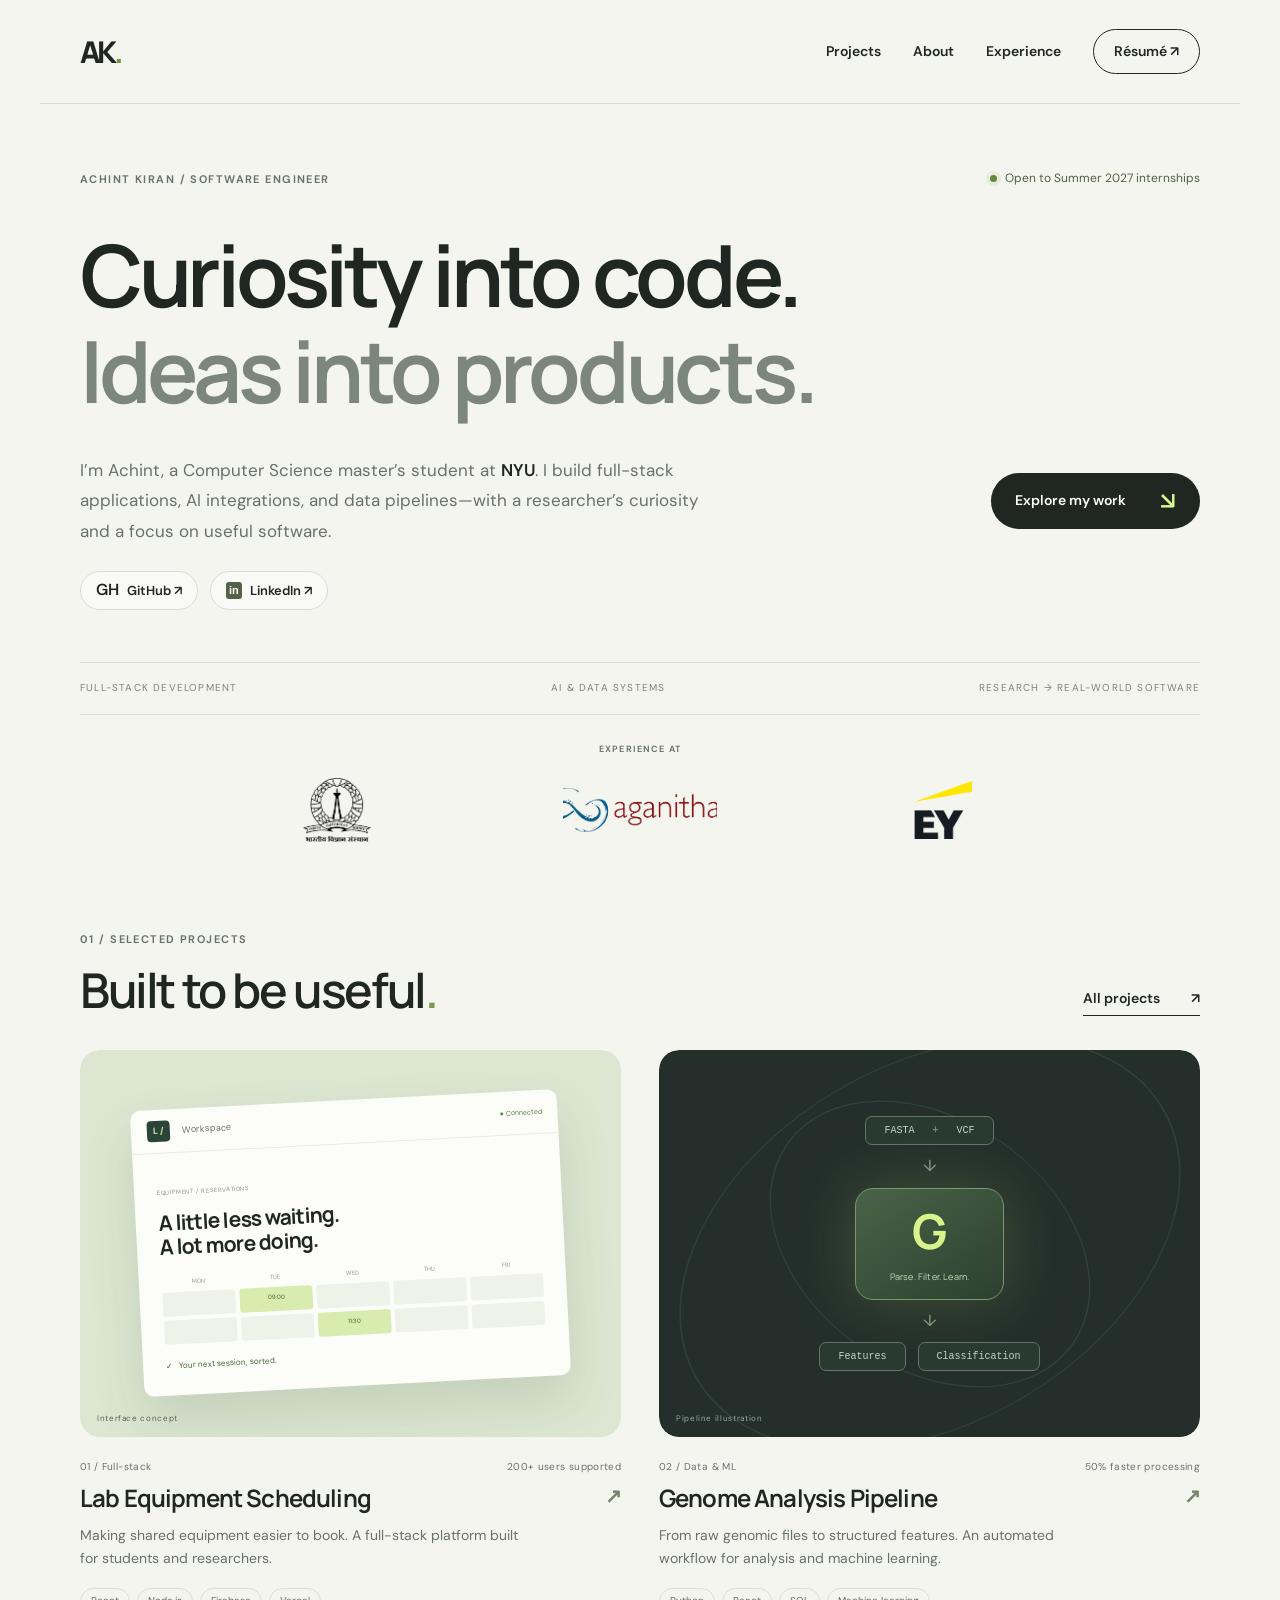
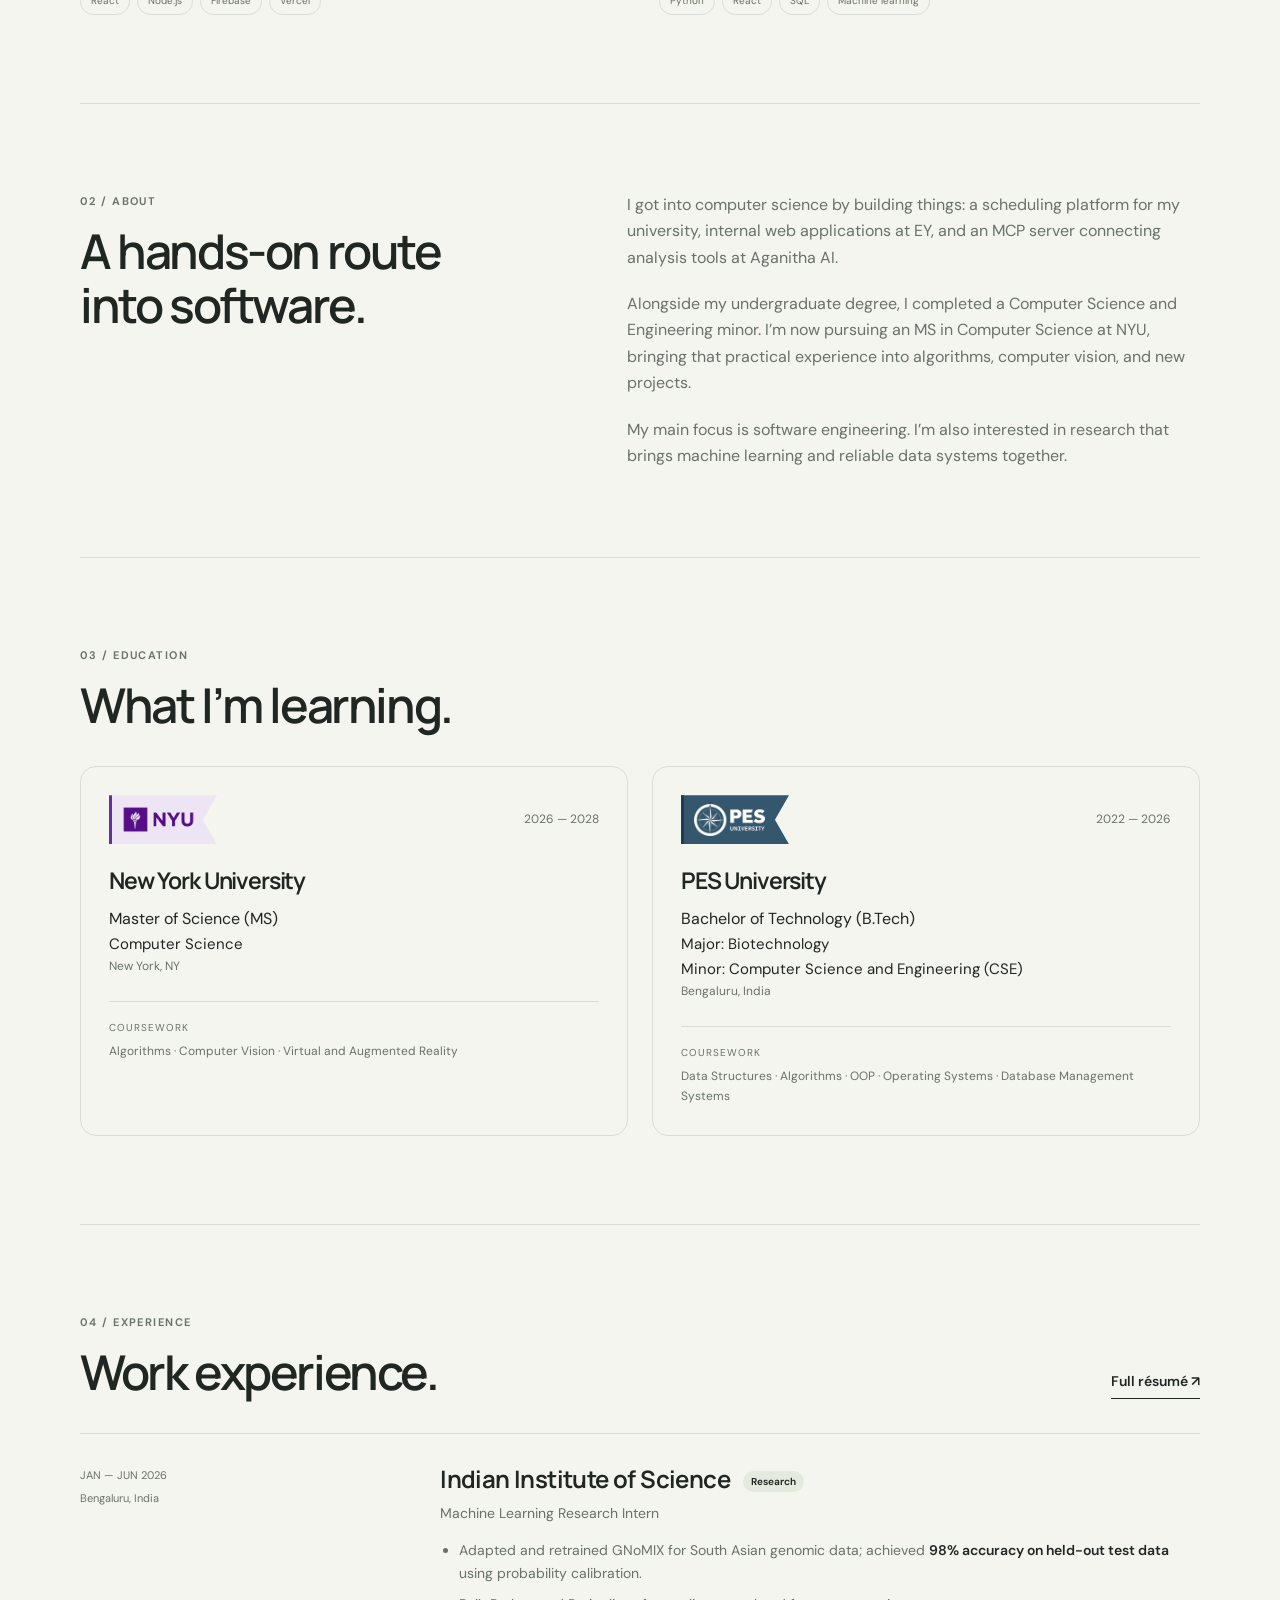
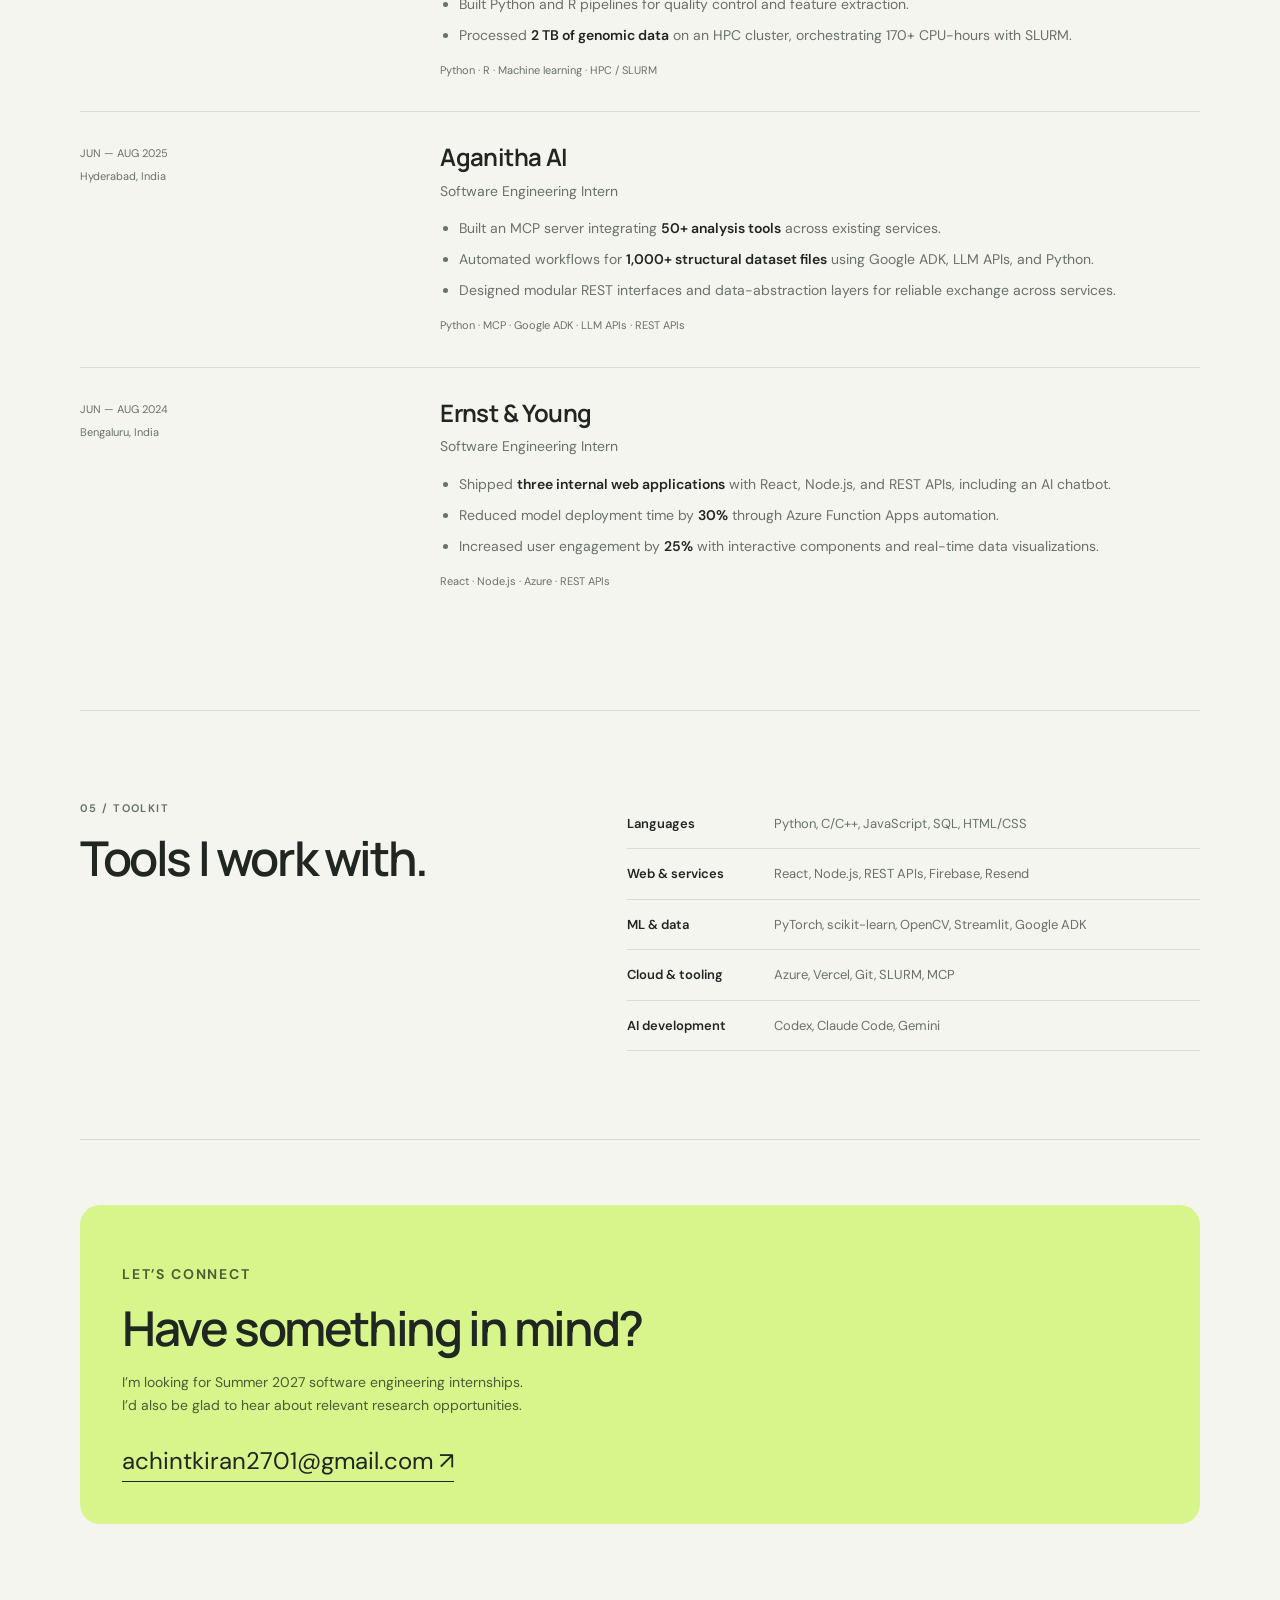
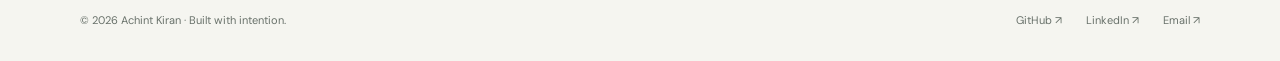
==== index.html @ 2a93f75a "Use real full-colour company logos in the experience row Co-Authored-By: Claude Sonnet 5.5 <noreply@" ====
<!doctype html>
<html lang="en">
<head>
  <meta charset="utf-8">
  <meta name="viewport" content="width=device-width,initial-scale=1">
  <meta name="description" content="Achint Kiran is a software engineer and NYU Computer Science graduate student building full-stack applications, AI integrations, and data pipelines. Explore projects, experience, and research.">
  <meta name="theme-color" content="#f5f5f0">
  <meta property="og:title" content="Achint Kiran — Software Engineer">
  <meta property="og:description" content="Full-stack applications, AI integrations, and data pipelines. Projects and experience from an NYU Computer Science graduate student.">
  <meta property="og:type" content="website">
  <meta property="og:url" content="https://achintk27.github.io/portfolio/">
  <title>Achint Kiran — Software Engineer</title>
  <link rel="icon" href="data:image/svg+xml,%3Csvg xmlns='http://www.w3.org/2000/svg' viewBox='0 0 40 40'%3E%3Crect width='40' height='40' rx='8' fill='%23252b28'/%3E%3Ctext x='20' y='27' text-anchor='middle' font-family='Georgia' font-size='25' fill='%23f8f7f4'%3Ea%3C/text%3E%3C/svg%3E">
  <link rel="stylesheet" href="style.css?v=20261011">
  <script src="projects.js?v=20261011" defer></script>
</head>
<body><a class="skip-link" href="#main">Skip to content</a><header class="site-header"><a class="wordmark" href="index.html" aria-label="Achint Kiran home">AK<span>.</span></a><nav aria-label="Main navigation"><a href="projects.html">Projects</a><a href="index.html#about">About</a><a href="index.html#experience">Experience</a><a class="resume-link" href="Achint-Kiran-Resume.pdf?v=20261011b" target="_blank" rel="noopener">Résumé ↗</a></nav></header><main id="main"><section id="home" class="intro"><div class="hero-top"><p class="eyebrow">ACHINT KIRAN / SOFTWARE ENGINEER</p><span class="availability"><i></i> Open to Summer 2027 internships</span></div><h1>Curiosity into code.<br><span>Ideas into products.</span></h1><div class="hero-bottom"><p>I’m Achint, a Computer Science master’s student at <strong>NYU</strong>. I build full-stack applications, AI integrations, and data pipelines—with a researcher’s curiosity and a focus on useful software.</p><a class="button" href="#projects">Explore my work <span>↘</span></a></div><div class="hero-socials"><a href="https://github.com/achintk27" target="_blank" rel="noopener"><span class="social-icon" aria-hidden="true">GH</span> GitHub ↗</a><a href="https://www.linkedin.com/in/achint-kiran" target="_blank" rel="noopener"><span class="social-icon linkedin-icon" aria-hidden="true">in</span> LinkedIn ↗</a></div><div class="hero-strip"><span>FULL-STACK DEVELOPMENT</span><span>AI & DATA SYSTEMS</span><span>RESEARCH → REAL-WORLD SOFTWARE</span></div><div class="experience-brands" aria-label="Previous internship organizations"><p class="eyebrow">EXPERIENCE AT</p><div class="brand-row"><a href="#experience" class="brand-logo brand-iisc"><img src="assets/logos/iisc.png" alt="Indian Institute of Science" height="64"></a><a href="#experience" class="brand-logo brand-aganitha"><img src="assets/logos/aganitha.png" alt="Aganitha AI" height="44"></a><a href="#experience" class="brand-logo brand-ey"><img src="assets/logos/ey.png" alt="Ernst &amp; Young" height="58"></a></div></div></section><section id="projects" class="section"><div class="section-heading"><div><p class="eyebrow">01 / SELECTED PROJECTS</p><h2>Built to be useful<span>.</span></h2></div><a class="section-link" href="projects.html">All projects <span>↗</span></a></div><div class="project-grid"><article class="project-card" data-category="Full-stack" data-search="Lab Equipment Scheduling React Node.js Firebase Vercel"><a class="project-cover-link" href="lab-scheduling.html" aria-label="View Lab Equipment Scheduling"><div class="cover booking" aria-hidden="true"><div class="mock-window"><div class="mock-top"><span class="mini-logo">L /</span> Workspace <span class="mock-status">● Connected</span></div><div class="mock-body"><span class="micro">EQUIPMENT / RESERVATIONS</span><h4>A little less waiting.<br>A lot more doing.</h4><div class="calendar"><span>MON</span><span>TUE</span><span>WED</span><span>THU</span><span>FRI</span><i></i><i class="slot">09:00</i><i></i><i></i><i></i><i></i><i></i><i class="slot">11:30</i><i></i><i></i></div><div class="confirm">✓ &nbsp; Your next session, sorted.</div></div></div><span class="cover-note">Interface concept</span></div><span class="view-project">View project ↗</span></a><div class="card-meta"><span>01 / Full-stack</span><span>200+ users supported</span></div><h3><a href="lab-scheduling.html">Lab Equipment Scheduling <span>↗</span></a></h3><p>Making shared equipment easier to book. A full-stack platform built for students and researchers.</p><ul class="tags"><li>React</li><li>Node.js</li><li>Firebase</li><li>Vercel</li></ul></article><article class="project-card" data-category="Data & ML" data-search="Genome Analysis Pipeline Python React SQL Machine learning"><a class="project-cover-link" href="genome-pipeline.html" aria-label="View Genome Analysis Pipeline"><div class="cover pipeline" aria-hidden="true"><div class="orbit orbit-one"></div><div class="orbit orbit-two"></div><div class="pipeline-diagram"><span class="file-node">FASTA <b>+</b> VCF</span><span class="flow-line">↓</span><span class="core-node">G<span>Parse. Filter. Learn.</span></span><span class="flow-line">↓</span><div class="output-nodes"><span>Features</span><span>Classification</span></div></div><span class="cover-note">Pipeline illustration</span></div><span class="view-project">View project ↗</span></a><div class="card-meta"><span>02 / Data & ML</span><span>50% faster processing</span></div><h3><a href="genome-pipeline.html">Genome Analysis Pipeline <span>↗</span></a></h3><p>From raw genomic files to structured features. An automated workflow for analysis and machine learning.</p><ul class="tags"><li>Python</li><li>React</li><li>SQL</li><li>Machine learning</li></ul></article></div></section>  <section id="about" class="section about-section" aria-labelledby="about-title">
    <div><p class="eyebrow">02 / ABOUT</p><h2 id="about-title">A hands-on route<br>into software.</h2></div>
    <div class="about-copy"><p>I got into computer science by building things: a scheduling platform for my university, internal web applications at EY, and an MCP server connecting analysis tools at Aganitha AI.</p><p>Alongside my undergraduate degree, I completed a Computer Science and Engineering minor. I’m now pursuing an MS in Computer Science at NYU, bringing that practical experience into algorithms, computer vision, and new projects.</p><p>My main focus is software engineering. I’m also interested in research that brings machine learning and reliable data systems together.</p></div>
  </section>

  <section id="education" class="section" aria-labelledby="education-title">
    <div class="section-heading"><div><p class="eyebrow">03 / EDUCATION</p><h2 id="education-title">What I’m learning.</h2></div></div>
    <div class="education-grid">
      <article class="education-entry"><div class="education-top"><span class="school-pennant nyu" aria-hidden="true"><img src="assets/nyu-logo.png" alt=""></span><span class="date">2026 — 2028</span></div><h3>New York University</h3><p class="degree">Master of Science (MS)</p><p class="degree-minor">Computer Science</p><p class="location">New York, NY</p><p class="coursework"><span>Coursework</span>Algorithms · Computer Vision · Virtual and Augmented Reality</p></article>
      <article class="education-entry"><div class="education-top"><span class="school-pennant pes" aria-hidden="true"><img src="assets/pes-logo.png" alt=""></span><span class="date">2022 — 2026</span></div><h3>PES University</h3><p class="degree">Bachelor of Technology (B.Tech)</p><p class="degree-minor">Major: Biotechnology</p><p class="degree-minor">Minor: Computer Science and Engineering (CSE)</p><p class="location">Bengaluru, India</p><p class="coursework"><span>Coursework</span>Data Structures · Algorithms · OOP · Operating Systems · Database Management Systems</p></article>
    </div>
  </section>

  <section id="experience" class="section" aria-labelledby="experience-title">
    <div class="section-heading"><div><p class="eyebrow">04 / EXPERIENCE</p><h2 id="experience-title">Work experience.</h2></div><a class="section-link" href="Achint-Kiran-Resume.pdf?v=20261011b" target="_blank" rel="noopener">Full résumé ↗</a></div>
    <div class="experience-list">
      <article class="experience-entry"><div class="experience-date"><span>JAN — JUN 2026</span><span>Bengaluru, India</span></div><div class="experience-content"><h3>Indian Institute of Science <span class="role-tag">Research</span></h3><p class="role">Machine Learning Research Intern</p><ul><li>Adapted and retrained GNoMIX for South Asian genomic data; achieved <strong>98% accuracy on held-out test data</strong> using probability calibration.</li><li>Built Python and R pipelines for quality control and feature extraction.</li><li>Processed <strong>2 TB of genomic data</strong> on an HPC cluster, orchestrating 170+ CPU-hours with SLURM.</li></ul><p class="stack">Python · R · Machine learning · HPC / SLURM</p></div></article>
      <article class="experience-entry"><div class="experience-date"><span>JUN — AUG 2025</span><span>Hyderabad, India</span></div><div class="experience-content"><h3>Aganitha AI</h3><p class="role">Software Engineering Intern</p><ul><li>Built an MCP server integrating <strong>50+ analysis tools</strong> across existing services.</li><li>Automated workflows for <strong>1,000+ structural dataset files</strong> using Google ADK, LLM APIs, and Python.</li><li>Designed modular REST interfaces and data-abstraction layers for reliable exchange across services.</li></ul><p class="stack">Python · MCP · Google ADK · LLM APIs · REST APIs</p></div></article>
      <article class="experience-entry"><div class="experience-date"><span>JUN — AUG 2024</span><span>Bengaluru, India</span></div><div class="experience-content"><h3>Ernst & Young</h3><p class="role">Software Engineering Intern</p><ul><li>Shipped <strong>three internal web applications</strong> with React, Node.js, and REST APIs, including an AI chatbot.</li><li>Reduced model deployment time by <strong>30%</strong> through Azure Function Apps automation.</li><li>Increased user engagement by <strong>25%</strong> with interactive components and real-time data visualizations.</li></ul><p class="stack">React · Node.js · Azure · REST APIs</p></div></article>
    </div>
  </section>

  <section id="skills" class="section skills-section" aria-labelledby="skills-title">
    <div><p class="eyebrow">05 / TOOLKIT</p><h2 id="skills-title">Tools I work with.</h2></div>
    <dl class="skills-list"><div><dt>Languages</dt><dd>Python, C/C++, JavaScript, SQL, HTML/CSS</dd></div><div><dt>Web & services</dt><dd>React, Node.js, REST APIs, Firebase, Resend</dd></div><div><dt>ML & data</dt><dd>PyTorch, scikit-learn, OpenCV, Streamlit, Google ADK</dd></div><div><dt>Cloud & tooling</dt><dd>Azure, Vercel, Git, SLURM, MCP</dd></div><div><dt>AI development</dt><dd>Codex, Claude Code, Gemini</dd></div></dl>
  </section>

  <section id="contact" class="section contact-section" aria-labelledby="contact-title"><div><p class="eyebrow">LET’S CONNECT</p><h2 id="contact-title">Have something in mind?</h2><p>I’m looking for Summer 2027 software engineering internships.<br>I’d also be glad to hear about relevant research opportunities.</p></div><a class="contact-email" href="mailto:achintkiran2701@gmail.com">achintkiran2701@gmail.com <span aria-hidden="true">↗</span></a></section>
</main><footer class="site-footer"><span>© 2026 Achint Kiran · Built with intention.</span><div><a href="https://github.com/achintk27">GitHub ↗</a><a href="https://www.linkedin.com/in/achint-kiran">LinkedIn ↗</a><a href="mailto:achintkiran2701@gmail.com">Email ↗</a></div></footer></body></html>
---- style.css ----
@import url('https://fonts.googleapis.com/css2?family=DM+Sans:wght@400;450;500;600;650;700&family=Manrope:wght@400;500;600;650;700;750;800&display=swap');
:root{--bg:#f5f5f0;--ink:#202622;--muted:#68716a;--line:#d9ddd5;--accent:#d7f58a;--radius:20px}*{box-sizing:border-box}html{scroll-behavior:smooth;scroll-padding-top:100px}body{margin:0;background:var(--bg);color:var(--ink);font-family:'DM Sans',sans-serif;font-size:16px;line-height:1.65}a{color:inherit;text-decoration:none}button,input{font:inherit}button,a,input{ -webkit-tap-highlight-color:transparent}a:focus-visible,button:focus-visible,input:focus-visible,summary:focus-visible{outline:3px solid #55802a;outline-offset:5px}a:hover{color:#507124}h1,h2,h3,h4,p{margin:0}h1,h2,h3,h4{font-family:Manrope,sans-serif;line-height:1.12;letter-spacing:-.05em}h1{font-size:clamp(46px,6.7vw,88px);font-weight:650}h2{font-size:clamp(32px,4vw,48px);font-weight:600}h3{font-size:25px;font-weight:650}p{color:var(--muted)}strong{color:var(--ink);font-weight:600}.site-header,main,.site-footer{max-width:1200px;margin:auto;padding-left:40px;padding-right:40px}.site-header{height:104px;display:flex;align-items:center;justify-content:space-between;border-bottom:1px solid var(--line)}.wordmark{font-family:Manrope,sans-serif;font-size:30px;font-weight:800;letter-spacing:-3px}.wordmark span{color:#70963e}.site-header nav{display:flex;gap:32px;align-items:center;font-size:14px;font-weight:600}.resume-link{border:1px solid var(--ink);border-radius:40px;padding:10px 20px}.intro{padding-top:65px}.hero-top{display:flex;justify-content:space-between;align-items:center;margin-bottom:38px}.eyebrow{font-size:11px;letter-spacing:.13em;font-weight:650;color:var(--muted)}.availability{display:inline-flex;align-items:center;gap:8px;font-size:12px;color:#526144}.availability i{width:7px;height:7px;border-radius:100%;background:#63883b;box-shadow:0 0 0 4px #e7eddc}.intro h1>span,.collection-intro h1>span{color:#7c867c}.hero-bottom{display:flex;justify-content:space-between;align-items:center;gap:60px;margin-top:36px}.hero-bottom p{font-size:17px;max-width:620px;line-height:1.8}.button{display:inline-flex;align-items:center;justify-content:space-between;gap:34px;background:var(--ink);color:#fff;border-radius:40px;padding:16px 24px;white-space:nowrap;font-size:14px;font-weight:600}.button:hover{background:#384835;color:white}.button span{color:var(--accent);font-size:24px;line-height:1}.hero-strip{display:flex;justify-content:space-between;border-top:1px solid var(--line);border-bottom:1px solid var(--line);margin-top:52px;padding:17px 0;font-size:10px;letter-spacing:.12em;color:#7b837a}.section{padding:88px 0;border-bottom:1px solid var(--line)}.section-heading{display:flex;align-items:flex-end;justify-content:space-between;gap:24px;margin-bottom:34px}.section-heading .eyebrow,.about-section .eyebrow,.skills-section .eyebrow{margin-bottom:14px}.section-heading h2 span{color:#7c9954}.section-link{font-size:14px;font-weight:600;border-bottom:1px solid var(--ink);padding-bottom:5px;white-space:nowrap}.section-link span{margin-left:28px}.project-grid{display:grid;grid-template-columns:repeat(2,minmax(0,1fr));gap:38px}.project-card{min-width:0}.project-cover-link{position:relative;display:block;border-radius:var(--radius);overflow:hidden}.cover{position:relative;aspect-ratio:1.4;overflow:hidden;border-radius:var(--radius);display:flex;align-items:center;justify-content:center;isolation:isolate}.booking{background:#dce6d1}.mock-window{width:79%;background:#fcfdf9;border-radius:10px;box-shadow:0 25px 50px #45603d28;transform:rotate(-3deg);transition:transform .4s ease}.mock-top{display:flex;align-items:center;gap:12px;padding:11px 16px;border-bottom:1px solid #e8ece4;font-size:9px;color:#68716a}.mini-logo{background:#294438;color:#d4e7a7;padding:3px 6px;border-radius:4px;font-weight:700}.mock-status{margin-left:auto;font-size:7px;color:#608151}.mock-body{padding:23px}.micro{font-size:6px;letter-spacing:.1em;color:#8b9589}.mock-body h4{font-size:21px;margin:9px 0 20px;letter-spacing:-.035em}.calendar{display:grid;grid-template-columns:repeat(5,1fr);gap:4px;font-size:6px;color:#969f91;text-align:center}.calendar i{background:#eff2e9;height:24px;border-radius:3px}.calendar .slot{background:#d7ecae;color:#48602e;font-style:normal;padding-top:6px}.confirm{font-size:8px;color:#476334;margin-top:15px}.cover-note{position:absolute;bottom:12px;left:17px;font-size:8px;letter-spacing:.08em;color:#55634f}.pipeline{background:#242f2c}.pipeline .cover-note{color:#94aaa0}.orbit{position:absolute;border:1px solid #53665a55;border-radius:50%;width:360px;height:360px;transform:rotate(-30deg) scaleX(1.5);z-index:-1}.orbit-two{width:250px;height:250px;transform:rotate(35deg) scaleX(1.4)}.pipeline-diagram{display:flex;align-items:center;flex-direction:column;gap:8px}.file-node,.output-nodes span{font:10px monospace;color:#c3d4c9;border:1px solid #617667;border-radius:7px;background:#293b31;padding:8px 18px}.file-node b{margin:0 12px;color:#6e8978}.flow-line{color:#839c86}.core-node{font-family:Manrope,sans-serif;font-size:48px;font-weight:700;text-align:center;color:#d7f58a;background:linear-gradient(145deg,#496348,#2c402f);border:1px solid #7c986c;border-radius:18px;padding:2px 34px 14px;box-shadow:0 0 60px #c2ee6930}.core-node span{display:block;font-size:9px;color:#c8dabb;font-weight:400;letter-spacing:.02em}.output-nodes{display:flex;gap:12px}.view-project{position:absolute;bottom:18px;right:18px;background:white;border-radius:40px;padding:10px 17px;font-size:12px;opacity:0;transform:translateY(8px);transition:.25s}.project-cover-link:hover .view-project,.project-cover-link:focus-visible .view-project{opacity:1;transform:none}.project-cover-link:hover .mock-window{transform:rotate(0deg) scale(1.03)}.card-meta{display:flex;justify-content:space-between;gap:8px;font-size:10px;letter-spacing:.035em;color:var(--muted);margin-top:22px}.project-card h3{margin:10px 0 12px;font-size:24px;letter-spacing:-.035em}.project-card h3 a{display:flex;justify-content:space-between}.project-card h3 span{font-size:20px;color:#77836c}.project-card p{font-size:14px;max-width:440px}.tags{list-style:none;display:flex;flex-wrap:wrap;gap:7px;margin:18px 0 0;padding:0}.tags li{font-size:10px;border:1px solid var(--line);border-radius:20px;padding:4px 10px;color:#65705e}.about-section,.skills-section{display:grid;grid-template-columns:1fr 1.2fr;gap:70px}.about-copy p+p{margin-top:20px}.education-grid{display:grid;grid-template-columns:1fr 1fr;gap:24px}.education-entry{border:1px solid var(--line);border-radius:16px;padding:28px}.education-top{display:flex;justify-content:space-between;align-items:center;margin-bottom:24px}.school-mark{font-size:12px;font-weight:700;border:1px solid var(--line);border-radius:8px;padding:8px 10px}.nyu{color:#64319a}.pes{color:#315d80}.date,.location{font-size:12px;color:var(--muted)}.education-entry h3{font-size:23px;margin-bottom:12px}.degree{color:var(--ink)}.degree-minor{font-size:15px;color:var(--ink)}.coursework{font-size:12px;border-top:1px solid var(--line);margin-top:24px;padding-top:18px}.coursework span{display:block;font-size:10px;letter-spacing:.1em;text-transform:uppercase;margin-bottom:6px}.experience-entry{display:grid;grid-template-columns:1fr 2.3fr;gap:30px;padding:32px 0;border-top:1px solid var(--line)}.experience-date{display:flex;flex-direction:column;font-size:11px;color:var(--muted);gap:5px}.experience-content h3{font-size:24px;letter-spacing:-.025em}.role-tag{font-family:'DM Sans',sans-serif;font-size:10px;letter-spacing:0;padding:4px 8px;border-radius:20px;background:#e5eadf;vertical-align:middle;margin-left:8px}.role{font-size:14px;margin-top:9px}.experience-content ul{padding-left:19px;color:var(--muted);font-size:14px}.experience-content li+li{margin-top:8px}.stack{font-size:11px}.skills-list{margin:0}.skills-list>div{display:grid;grid-template-columns:135px 1fr;border-bottom:1px solid var(--line);padding:14px 0;font-size:13px;gap:12px}.skills-list dt{font-weight:600}.skills-list dd{margin:0;color:var(--muted)}.contact-section{background:var(--accent);border-radius:20px;border:0;padding:42px;margin:65px 0}.contact-section .eyebrow{margin-bottom:15px}.contact-section p{margin-top:16px;color:#4c5c37;font-size:14px}.contact-email{display:inline-block;margin-top:24px;font-size:clamp(14px,2vw,24px);border-bottom:1px solid}.site-footer{display:flex;justify-content:space-between;gap:20px;padding-top:22px;padding-bottom:32px;font-size:11px;color:var(--muted)}.site-footer>div{display:flex;gap:24px}.collection-intro{padding:65px 0 45px}.collection-intro h1{font-size:clamp(44px,6vw,72px);margin:24px 0}.collection{padding-bottom:60px}.project-tools{display:flex;justify-content:space-between;gap:20px;padding:24px 0;border-top:1px solid var(--line)}.filters{display:flex;gap:8px;flex-wrap:wrap}.filters button{background:transparent;border:1px solid var(--line);border-radius:30px;padding:9px 17px;font-size:12px;color:var(--muted);cursor:pointer}.filters button.active{background:var(--ink);color:white;border-color:var(--ink)}input{background:transparent;border:1px solid var(--line);border-radius:30px;padding:10px 17px;font-size:12px;width:240px}.result-count{font-size:11px;margin-bottom:22px}.collection-end{margin-top:65px;border-top:1px solid var(--line);padding-top:38px}.collection-end h2{font-size:30px}.collection-end p{margin:12px 0;font-size:14px}.collection-end a{font-size:13px;border-bottom:1px solid}.detail{padding-top:40px;padding-bottom:75px}.back-link{font-size:12px;color:var(--muted)}.detail-heading{max-width:850px;padding:45px 0}.detail-heading h1{font-size:clamp(42px,6vw,72px);margin:18px 0}.detail-heading p:not(.eyebrow){max-width:610px}.detail-heading .button{margin-top:25px}.detail>.cover{aspect-ratio:2.3}.detail .mock-window{width:47%}.detail .mock-body{padding:30px}.detail-layout{display:grid;grid-template-columns:1fr 2fr;gap:70px;margin:65px 0}.detail-metric{margin-top:40px}.detail-metric strong{display:block;font-size:50px;letter-spacing:-.05em}.detail-metric span{font-size:13px;color:var(--muted)}.detail-copy section+section{margin-top:45px}.detail-copy h2{font-size:32px;margin:12px 0 20px}.detail-copy p{font-size:15px}.sr-only,.skip-link:not(:focus){position:absolute;width:1px;height:1px;overflow:hidden;clip:rect(0,0,0,0)}.skip-link:focus{position:fixed;top:10px;left:10px;background:white;padding:12px;z-index:10}[hidden]{display:none!important}@media(hover:none){.view-project{opacity:1;transform:none}}@media(min-width:1450px){.intro{padding-top:85px}}@media(max-width:760px){.site-header,main,.site-footer{padding-left:22px;padding-right:22px}.site-header{height:80px}.site-header nav{gap:18px;font-size:12px}.site-header nav a:nth-child(2),.site-header nav a:nth-child(3){display:none}.resume-link{padding:8px 14px}.hero-top{display:block;margin-bottom:28px}.hero-top .availability{margin-top:16px;font-size:11px}.intro{padding-top:36px}.intro h1{font-size:clamp(40px,8.6vw,64px)}.hero-bottom{display:block;margin-top:24px}.hero-bottom p{font-size:15px}.hero-bottom .button{margin-top:24px}.hero-strip{gap:15px;font-size:8px;margin-top:36px}.hero-strip span:last-child{display:none}.section{padding:52px 0}.section-heading{align-items:center}.section-heading h2{font-size:32px}.section-link{font-size:12px}.section-link span{margin-left:5px}.project-grid,.education-grid{grid-template-columns:1fr;gap:38px}.project-card h3{font-size:24px}.cover{aspect-ratio:1.4}.about-section,.skills-section{grid-template-columns:1fr;gap:24px}.about-section h2 br{display:none}.experience-entry{grid-template-columns:1fr;gap:16px;padding:25px 0}.experience-date{flex-direction:row;justify-content:space-between}.experience-content h3{font-size:22px}.contact-section{padding:25px;margin:40px 0}.contact-section h2{font-size:32px}.site-footer{display:block;font-size:10px}.site-footer>div{margin-top:14px}.project-tools{flex-direction:column}.project-tools input{width:100%}.collection-intro{padding-top:38px}.collection-intro p{font-size:14px}.detail-layout{grid-template-columns:1fr;gap:35px;margin:35px 0}.detail-layout aside{display:flex;flex-wrap:wrap;align-items:center;gap:12px}.detail-layout aside>.eyebrow{width:100%}.detail-metric{margin-top:10px;width:100%}.detail-metric strong{font-size:35px;display:inline;margin-right:10px}.detail>.cover{aspect-ratio:1.3}.detail .mock-window{width:80%}.detail .mock-body{padding:20px}.detail-heading{padding:30px 0}.skills-list>div{grid-template-columns:115px 1fr}}@media(prefers-reduced-motion:reduce){html{scroll-behavior:auto}*,*::before,*::after{transition:none!important;animation:none!important}}
/* Small profile polish: social links, internship wordmarks, university pennants. */
.hero-socials{display:flex;gap:12px;margin-top:24px}.hero-socials a{display:inline-flex;gap:8px;align-items:center;font-size:13px;font-weight:600;border:1px solid var(--line);border-radius:30px;padding:8px 15px;background:#ffffff65}.hero-socials a:hover{border-color:#7e926a;background:#eaf0e2}.social-icon{font-size:16px;line-height:1}.linkedin-icon{font-family:Arial,sans-serif;font-size:11px;font-weight:700;background:#526348;color:white;border-radius:3px;padding:3px}.experience-brands{padding:27px 0 0}.experience-brands>.eyebrow{text-align:center;font-size:9px}.brand-row{display:flex;align-items:center;justify-content:space-between;gap:48px;padding-top:22px;max-width:860px;margin:0 auto}.brand-logo{display:flex;align-items:center;justify-content:center;flex:1}.brand-logo img{height:64px;width:auto;display:block;transition:transform .25s}.brand-logo:hover img,.brand-logo:focus-visible img{transform:translateY(-2px)}.brand-aganitha img{height:44px}.brand-ey img{height:58px}.school-pennant{width:108px;height:49px;display:inline-flex;align-items:center;padding:10px 22px 10px 10px;clip-path:polygon(0 0,100% 0,87% 50%,100% 100%,0 100%);border-left:3px solid currentColor}.school-pennant.nyu{background:#eee5f4}.school-pennant.nyu img{width:73px;mix-blend-mode:multiply}.school-pennant.pes{background:#34576e;color:#1e3d53}.school-pennant.pes img{width:71px;height:auto}@media(max-width:760px){.brand-row{gap:20px;justify-content:space-between}.brand-logo img{height:44px}.brand-aganitha img{height:30px}.brand-ey img{height:40px}.experience-brands{padding-top:22px}.hero-socials{margin-top:18px}}
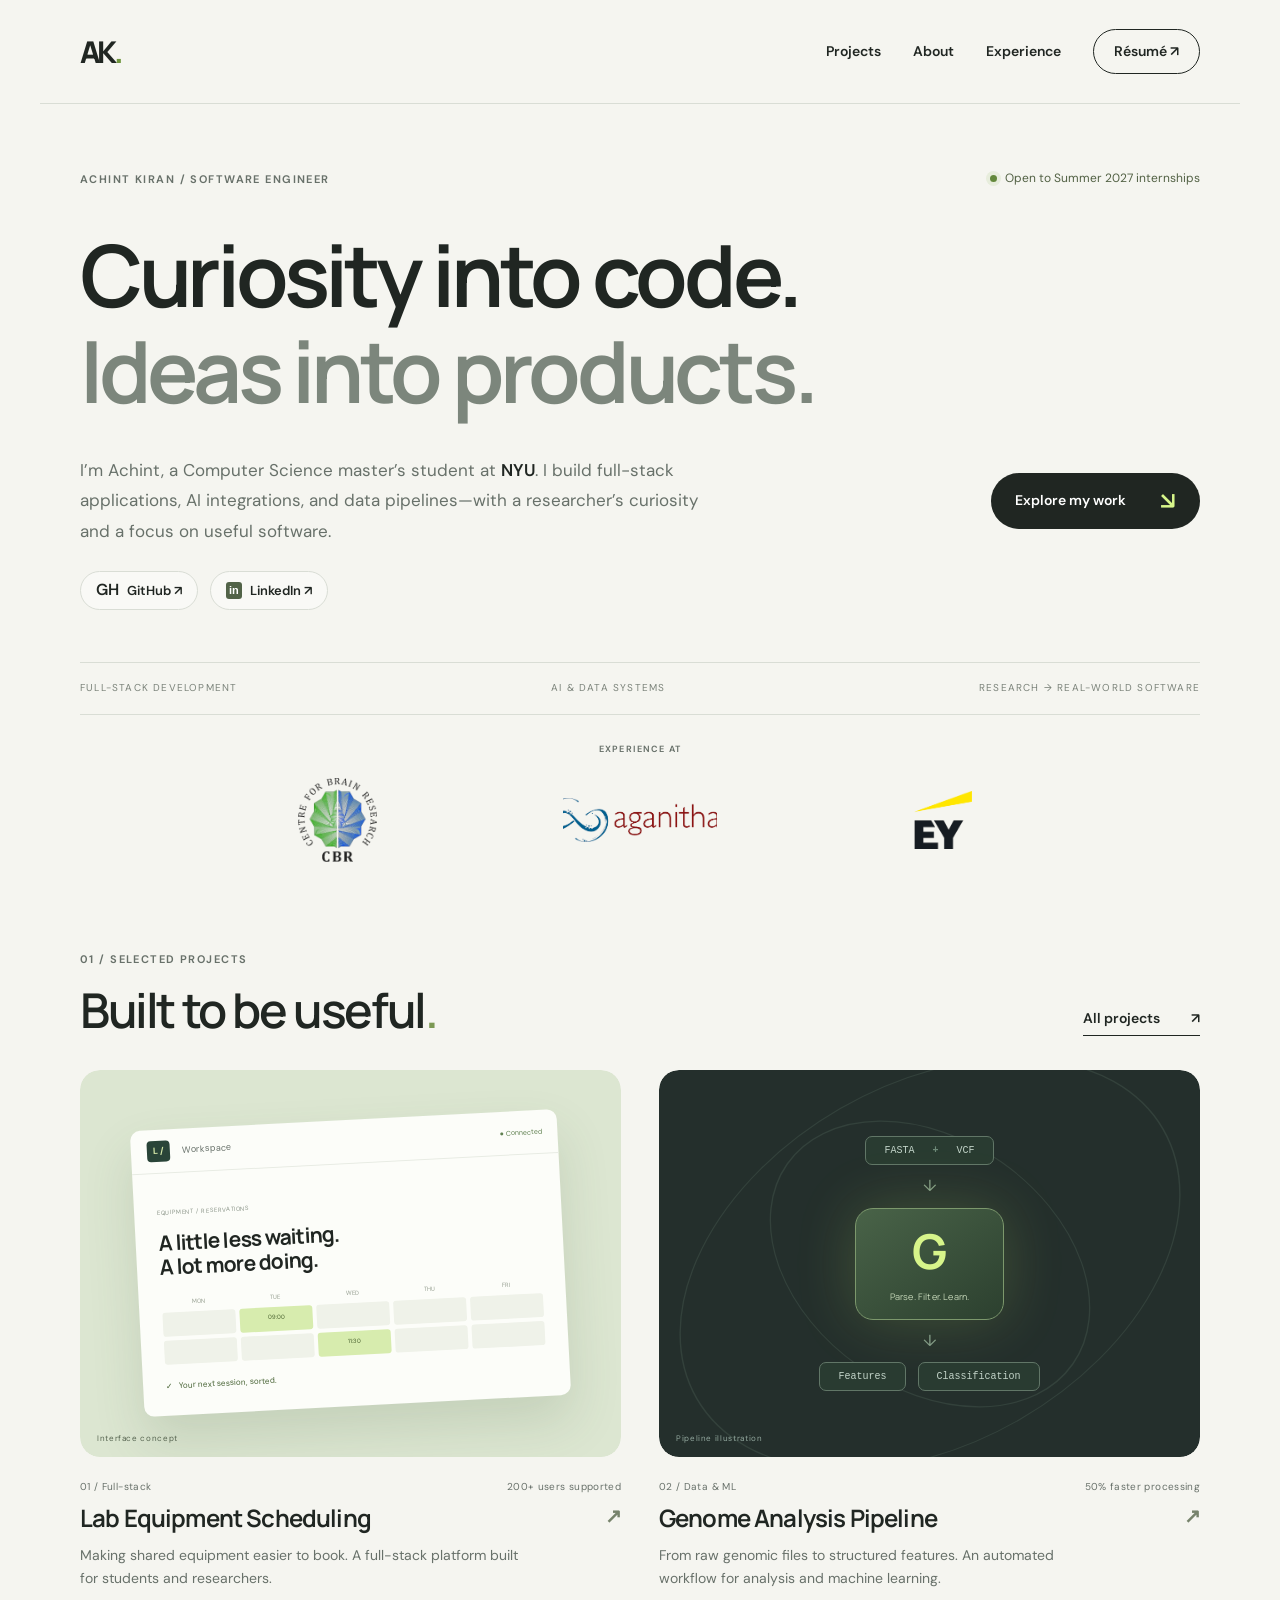
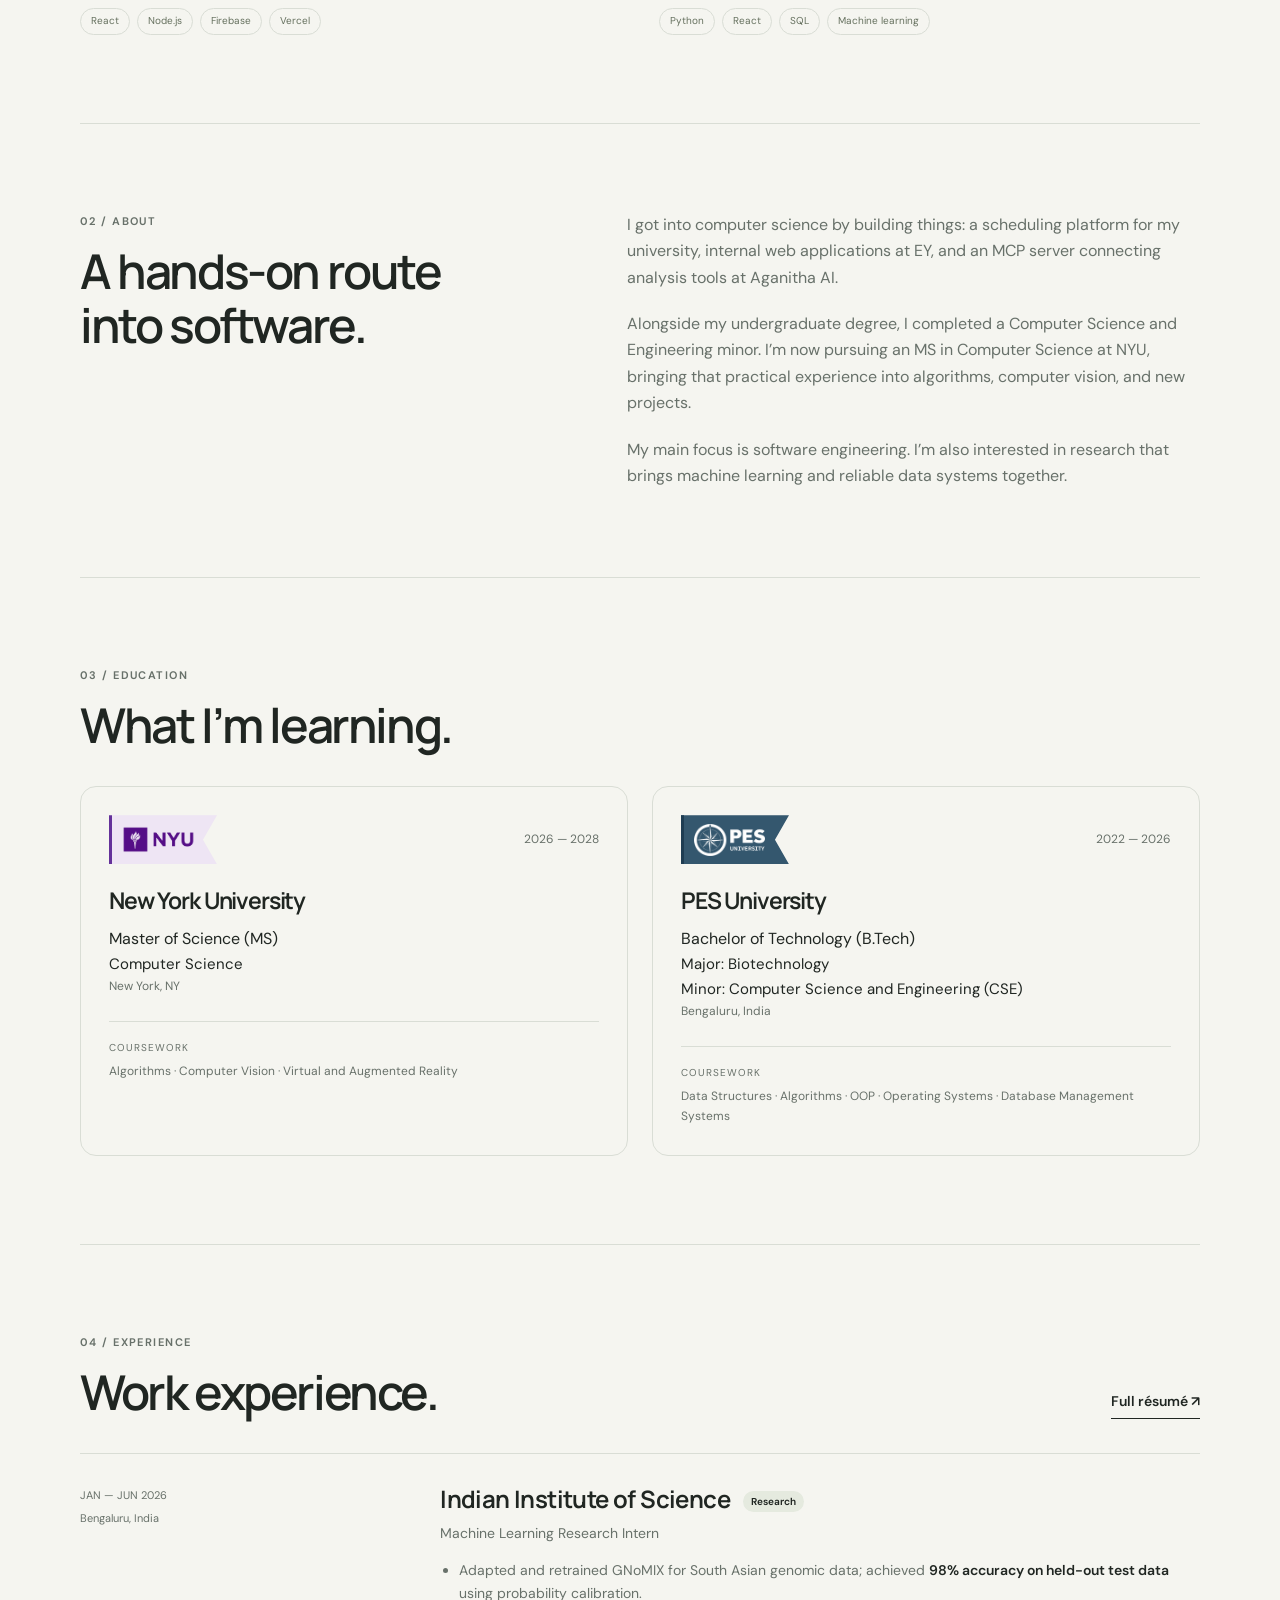
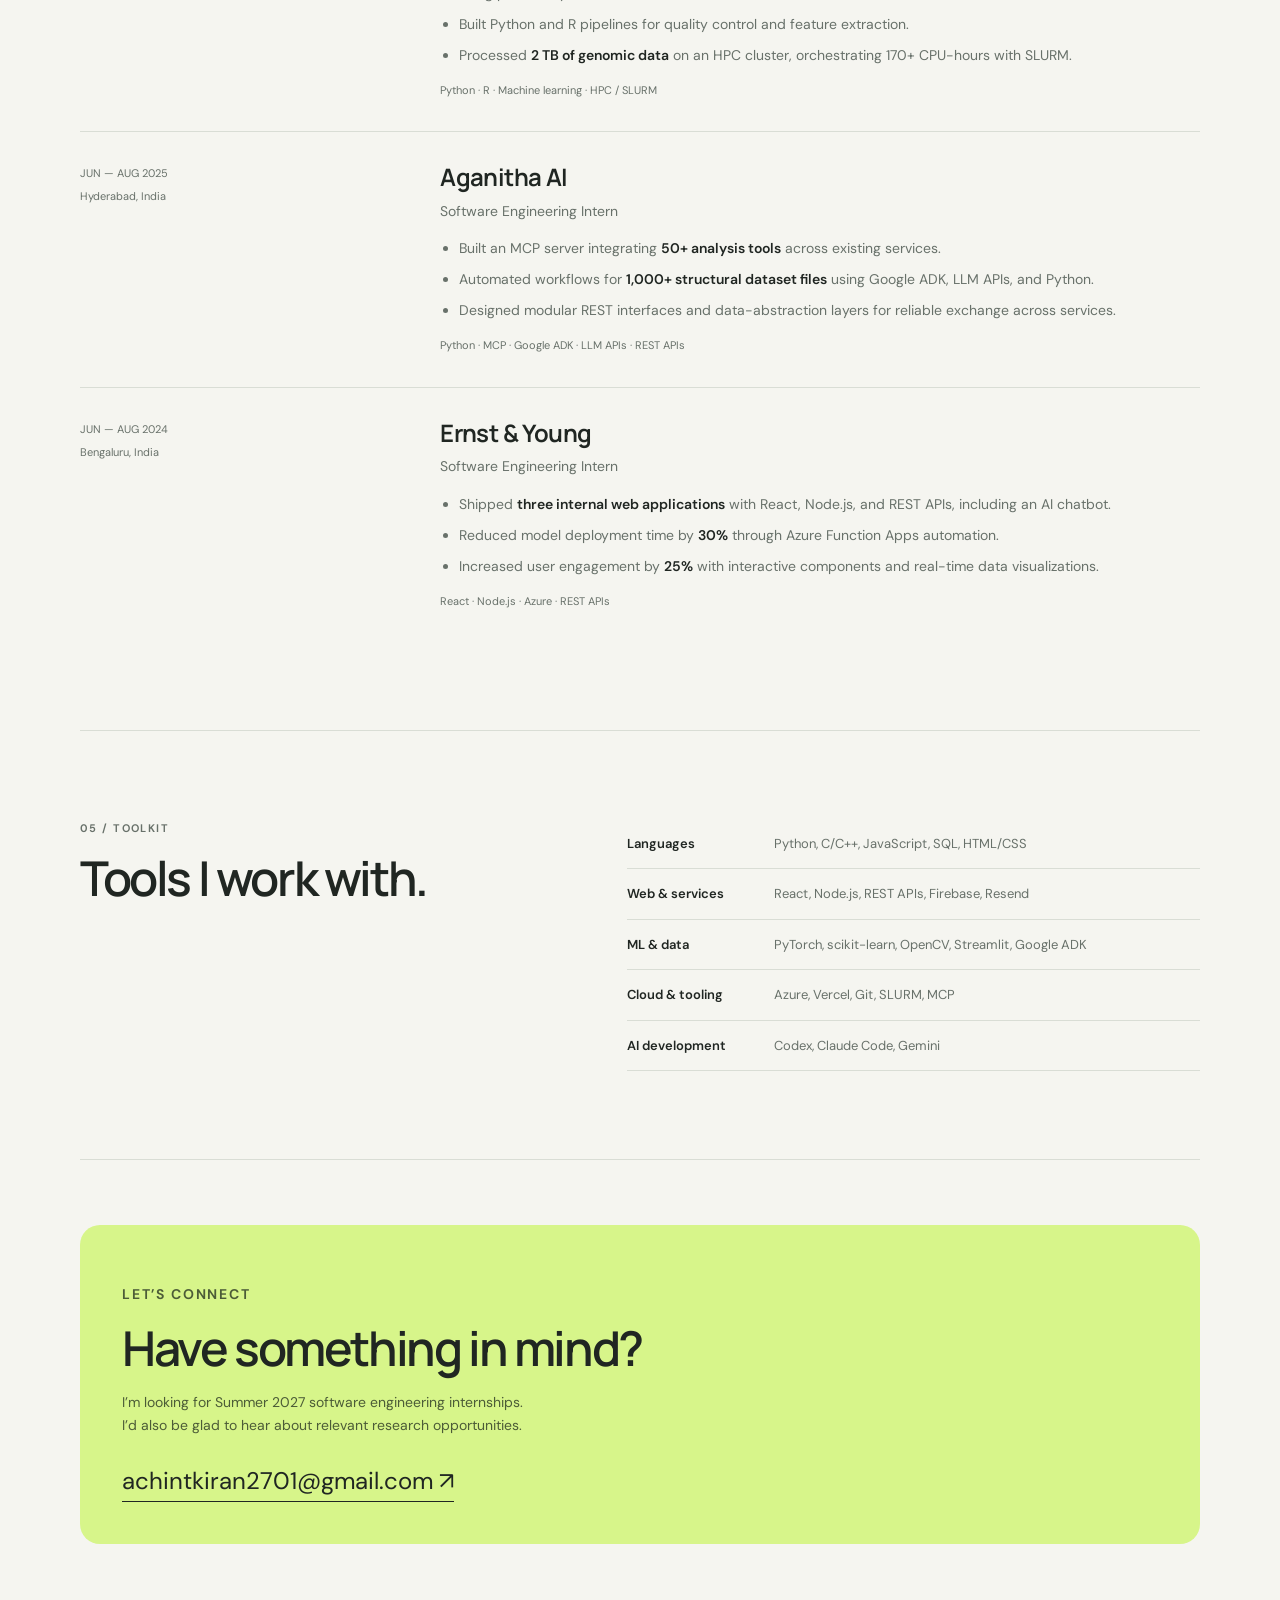
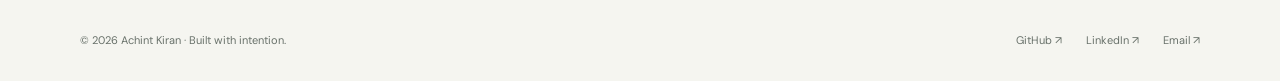
==== commit cfd76a32: "Use the Centre for Brain Research logo for the IISc lab slot Co-Authored-By: Claude Sonnet 5.5 <nore" ====
--- a/index.html
+++ b/index.html
@@ -14,7 +14,7 @@
   <link rel="stylesheet" href="style.css?v=20261011">
   <script src="projects.js?v=20261011" defer></script>
 </head>
-<body><a class="skip-link" href="#main">Skip to content</a><header class="site-header"><a class="wordmark" href="index.html" aria-label="Achint Kiran home">AK<span>.</span></a><nav aria-label="Main navigation"><a href="projects.html">Projects</a><a href="index.html#about">About</a><a href="index.html#experience">Experience</a><a class="resume-link" href="Achint-Kiran-Resume.pdf?v=20261011b" target="_blank" rel="noopener">Résumé ↗</a></nav></header><main id="main"><section id="home" class="intro"><div class="hero-top"><p class="eyebrow">ACHINT KIRAN / SOFTWARE ENGINEER</p><span class="availability"><i></i> Open to Summer 2027 internships</span></div><h1>Curiosity into code.<br><span>Ideas into products.</span></h1><div class="hero-bottom"><p>I’m Achint, a Computer Science master’s student at <strong>NYU</strong>. I build full-stack applications, AI integrations, and data pipelines—with a researcher’s curiosity and a focus on useful software.</p><a class="button" href="#projects">Explore my work <span>↘</span></a></div><div class="hero-socials"><a href="https://github.com/achintk27" target="_blank" rel="noopener"><span class="social-icon" aria-hidden="true">GH</span> GitHub ↗</a><a href="https://www.linkedin.com/in/achint-kiran" target="_blank" rel="noopener"><span class="social-icon linkedin-icon" aria-hidden="true">in</span> LinkedIn ↗</a></div><div class="hero-strip"><span>FULL-STACK DEVELOPMENT</span><span>AI & DATA SYSTEMS</span><span>RESEARCH → REAL-WORLD SOFTWARE</span></div><div class="experience-brands" aria-label="Previous internship organizations"><p class="eyebrow">EXPERIENCE AT</p><div class="brand-row"><a href="#experience" class="brand-logo brand-iisc"><img src="assets/logos/iisc.png" alt="Indian Institute of Science" height="64"></a><a href="#experience" class="brand-logo brand-aganitha"><img src="assets/logos/aganitha.png" alt="Aganitha AI" height="44"></a><a href="#experience" class="brand-logo brand-ey"><img src="assets/logos/ey.png" alt="Ernst &amp; Young" height="58"></a></div></div></section><section id="projects" class="section"><div class="section-heading"><div><p class="eyebrow">01 / SELECTED PROJECTS</p><h2>Built to be useful<span>.</span></h2></div><a class="section-link" href="projects.html">All projects <span>↗</span></a></div><div class="project-grid"><article class="project-card" data-category="Full-stack" data-search="Lab Equipment Scheduling React Node.js Firebase Vercel"><a class="project-cover-link" href="lab-scheduling.html" aria-label="View Lab Equipment Scheduling"><div class="cover booking" aria-hidden="true"><div class="mock-window"><div class="mock-top"><span class="mini-logo">L /</span> Workspace <span class="mock-status">● Connected</span></div><div class="mock-body"><span class="micro">EQUIPMENT / RESERVATIONS</span><h4>A little less waiting.<br>A lot more doing.</h4><div class="calendar"><span>MON</span><span>TUE</span><span>WED</span><span>THU</span><span>FRI</span><i></i><i class="slot">09:00</i><i></i><i></i><i></i><i></i><i></i><i class="slot">11:30</i><i></i><i></i></div><div class="confirm">✓ &nbsp; Your next session, sorted.</div></div></div><span class="cover-note">Interface concept</span></div><span class="view-project">View project ↗</span></a><div class="card-meta"><span>01 / Full-stack</span><span>200+ users supported</span></div><h3><a href="lab-scheduling.html">Lab Equipment Scheduling <span>↗</span></a></h3><p>Making shared equipment easier to book. A full-stack platform built for students and researchers.</p><ul class="tags"><li>React</li><li>Node.js</li><li>Firebase</li><li>Vercel</li></ul></article><article class="project-card" data-category="Data & ML" data-search="Genome Analysis Pipeline Python React SQL Machine learning"><a class="project-cover-link" href="genome-pipeline.html" aria-label="View Genome Analysis Pipeline"><div class="cover pipeline" aria-hidden="true"><div class="orbit orbit-one"></div><div class="orbit orbit-two"></div><div class="pipeline-diagram"><span class="file-node">FASTA <b>+</b> VCF</span><span class="flow-line">↓</span><span class="core-node">G<span>Parse. Filter. Learn.</span></span><span class="flow-line">↓</span><div class="output-nodes"><span>Features</span><span>Classification</span></div></div><span class="cover-note">Pipeline illustration</span></div><span class="view-project">View project ↗</span></a><div class="card-meta"><span>02 / Data & ML</span><span>50% faster processing</span></div><h3><a href="genome-pipeline.html">Genome Analysis Pipeline <span>↗</span></a></h3><p>From raw genomic files to structured features. An automated workflow for analysis and machine learning.</p><ul class="tags"><li>Python</li><li>React</li><li>SQL</li><li>Machine learning</li></ul></article></div></section>  <section id="about" class="section about-section" aria-labelledby="about-title">
+<body><a class="skip-link" href="#main">Skip to content</a><header class="site-header"><a class="wordmark" href="index.html" aria-label="Achint Kiran home">AK<span>.</span></a><nav aria-label="Main navigation"><a href="projects.html">Projects</a><a href="index.html#about">About</a><a href="index.html#experience">Experience</a><a class="resume-link" href="Achint-Kiran-Resume.pdf?v=20261011b" target="_blank" rel="noopener">Résumé ↗</a></nav></header><main id="main"><section id="home" class="intro"><div class="hero-top"><p class="eyebrow">ACHINT KIRAN / SOFTWARE ENGINEER</p><span class="availability"><i></i> Open to Summer 2027 internships</span></div><h1>Curiosity into code.<br><span>Ideas into products.</span></h1><div class="hero-bottom"><p>I’m Achint, a Computer Science master’s student at <strong>NYU</strong>. I build full-stack applications, AI integrations, and data pipelines—with a researcher’s curiosity and a focus on useful software.</p><a class="button" href="#projects">Explore my work <span>↘</span></a></div><div class="hero-socials"><a href="https://github.com/achintk27" target="_blank" rel="noopener"><span class="social-icon" aria-hidden="true">GH</span> GitHub ↗</a><a href="https://www.linkedin.com/in/achint-kiran" target="_blank" rel="noopener"><span class="social-icon linkedin-icon" aria-hidden="true">in</span> LinkedIn ↗</a></div><div class="hero-strip"><span>FULL-STACK DEVELOPMENT</span><span>AI & DATA SYSTEMS</span><span>RESEARCH → REAL-WORLD SOFTWARE</span></div><div class="experience-brands" aria-label="Previous internship organizations"><p class="eyebrow">EXPERIENCE AT</p><div class="brand-row"><a href="#experience" class="brand-logo brand-iisc"><img src="assets/logos/cbr.png" alt="Centre for Brain Research, Indian Institute of Science" height="84"></a><a href="#experience" class="brand-logo brand-aganitha"><img src="assets/logos/aganitha.png" alt="Aganitha AI" height="44"></a><a href="#experience" class="brand-logo brand-ey"><img src="assets/logos/ey.png" alt="Ernst &amp; Young" height="58"></a></div></div></section><section id="projects" class="section"><div class="section-heading"><div><p class="eyebrow">01 / SELECTED PROJECTS</p><h2>Built to be useful<span>.</span></h2></div><a class="section-link" href="projects.html">All projects <span>↗</span></a></div><div class="project-grid"><article class="project-card" data-category="Full-stack" data-search="Lab Equipment Scheduling React Node.js Firebase Vercel"><a class="project-cover-link" href="lab-scheduling.html" aria-label="View Lab Equipment Scheduling"><div class="cover booking" aria-hidden="true"><div class="mock-window"><div class="mock-top"><span class="mini-logo">L /</span> Workspace <span class="mock-status">● Connected</span></div><div class="mock-body"><span class="micro">EQUIPMENT / RESERVATIONS</span><h4>A little less waiting.<br>A lot more doing.</h4><div class="calendar"><span>MON</span><span>TUE</span><span>WED</span><span>THU</span><span>FRI</span><i></i><i class="slot">09:00</i><i></i><i></i><i></i><i></i><i></i><i class="slot">11:30</i><i></i><i></i></div><div class="confirm">✓ &nbsp; Your next session, sorted.</div></div></div><span class="cover-note">Interface concept</span></div><span class="view-project">View project ↗</span></a><div class="card-meta"><span>01 / Full-stack</span><span>200+ users supported</span></div><h3><a href="lab-scheduling.html">Lab Equipment Scheduling <span>↗</span></a></h3><p>Making shared equipment easier to book. A full-stack platform built for students and researchers.</p><ul class="tags"><li>React</li><li>Node.js</li><li>Firebase</li><li>Vercel</li></ul></article><article class="project-card" data-category="Data & ML" data-search="Genome Analysis Pipeline Python React SQL Machine learning"><a class="project-cover-link" href="genome-pipeline.html" aria-label="View Genome Analysis Pipeline"><div class="cover pipeline" aria-hidden="true"><div class="orbit orbit-one"></div><div class="orbit orbit-two"></div><div class="pipeline-diagram"><span class="file-node">FASTA <b>+</b> VCF</span><span class="flow-line">↓</span><span class="core-node">G<span>Parse. Filter. Learn.</span></span><span class="flow-line">↓</span><div class="output-nodes"><span>Features</span><span>Classification</span></div></div><span class="cover-note">Pipeline illustration</span></div><span class="view-project">View project ↗</span></a><div class="card-meta"><span>02 / Data & ML</span><span>50% faster processing</span></div><h3><a href="genome-pipeline.html">Genome Analysis Pipeline <span>↗</span></a></h3><p>From raw genomic files to structured features. An automated workflow for analysis and machine learning.</p><ul class="tags"><li>Python</li><li>React</li><li>SQL</li><li>Machine learning</li></ul></article></div></section>  <section id="about" class="section about-section" aria-labelledby="about-title">
     <div><p class="eyebrow">02 / ABOUT</p><h2 id="about-title">A hands-on route<br>into software.</h2></div>
     <div class="about-copy"><p>I got into computer science by building things: a scheduling platform for my university, internal web applications at EY, and an MCP server connecting analysis tools at Aganitha AI.</p><p>Alongside my undergraduate degree, I completed a Computer Science and Engineering minor. I’m now pursuing an MS in Computer Science at NYU, bringing that practical experience into algorithms, computer vision, and new projects.</p><p>My main focus is software engineering. I’m also interested in research that brings machine learning and reliable data systems together.</p></div>
   </section>
--- a/style.css
+++ b/style.css
@@ -1,4 +1,4 @@
 @import url('https://fonts.googleapis.com/css2?family=DM+Sans:wght@400;450;500;600;650;700&family=Manrope:wght@400;500;600;650;700;750;800&display=swap');
 :root{--bg:#f5f5f0;--ink:#202622;--muted:#68716a;--line:#d9ddd5;--accent:#d7f58a;--radius:20px}*{box-sizing:border-box}html{scroll-behavior:smooth;scroll-padding-top:100px}body{margin:0;background:var(--bg);color:var(--ink);font-family:'DM Sans',sans-serif;font-size:16px;line-height:1.65}a{color:inherit;text-decoration:none}button,input{font:inherit}button,a,input{ -webkit-tap-highlight-color:transparent}a:focus-visible,button:focus-visible,input:focus-visible,summary:focus-visible{outline:3px solid #55802a;outline-offset:5px}a:hover{color:#507124}h1,h2,h3,h4,p{margin:0}h1,h2,h3,h4{font-family:Manrope,sans-serif;line-height:1.12;letter-spacing:-.05em}h1{font-size:clamp(46px,6.7vw,88px);font-weight:650}h2{font-size:clamp(32px,4vw,48px);font-weight:600}h3{font-size:25px;font-weight:650}p{color:var(--muted)}strong{color:var(--ink);font-weight:600}.site-header,main,.site-footer{max-width:1200px;margin:auto;padding-left:40px;padding-right:40px}.site-header{height:104px;display:flex;align-items:center;justify-content:space-between;border-bottom:1px solid var(--line)}.wordmark{font-family:Manrope,sans-serif;font-size:30px;font-weight:800;letter-spacing:-3px}.wordmark span{color:#70963e}.site-header nav{display:flex;gap:32px;align-items:center;font-size:14px;font-weight:600}.resume-link{border:1px solid var(--ink);border-radius:40px;padding:10px 20px}.intro{padding-top:65px}.hero-top{display:flex;justify-content:space-between;align-items:center;margin-bottom:38px}.eyebrow{font-size:11px;letter-spacing:.13em;font-weight:650;color:var(--muted)}.availability{display:inline-flex;align-items:center;gap:8px;font-size:12px;color:#526144}.availability i{width:7px;height:7px;border-radius:100%;background:#63883b;box-shadow:0 0 0 4px #e7eddc}.intro h1>span,.collection-intro h1>span{color:#7c867c}.hero-bottom{display:flex;justify-content:space-between;align-items:center;gap:60px;margin-top:36px}.hero-bottom p{font-size:17px;max-width:620px;line-height:1.8}.button{display:inline-flex;align-items:center;justify-content:space-between;gap:34px;background:var(--ink);color:#fff;border-radius:40px;padding:16px 24px;white-space:nowrap;font-size:14px;font-weight:600}.button:hover{background:#384835;color:white}.button span{color:var(--accent);font-size:24px;line-height:1}.hero-strip{display:flex;justify-content:space-between;border-top:1px solid var(--line);border-bottom:1px solid var(--line);margin-top:52px;padding:17px 0;font-size:10px;letter-spacing:.12em;color:#7b837a}.section{padding:88px 0;border-bottom:1px solid var(--line)}.section-heading{display:flex;align-items:flex-end;justify-content:space-between;gap:24px;margin-bottom:34px}.section-heading .eyebrow,.about-section .eyebrow,.skills-section .eyebrow{margin-bottom:14px}.section-heading h2 span{color:#7c9954}.section-link{font-size:14px;font-weight:600;border-bottom:1px solid var(--ink);padding-bottom:5px;white-space:nowrap}.section-link span{margin-left:28px}.project-grid{display:grid;grid-template-columns:repeat(2,minmax(0,1fr));gap:38px}.project-card{min-width:0}.project-cover-link{position:relative;display:block;border-radius:var(--radius);overflow:hidden}.cover{position:relative;aspect-ratio:1.4;overflow:hidden;border-radius:var(--radius);display:flex;align-items:center;justify-content:center;isolation:isolate}.booking{background:#dce6d1}.mock-window{width:79%;background:#fcfdf9;border-radius:10px;box-shadow:0 25px 50px #45603d28;transform:rotate(-3deg);transition:transform .4s ease}.mock-top{display:flex;align-items:center;gap:12px;padding:11px 16px;border-bottom:1px solid #e8ece4;font-size:9px;color:#68716a}.mini-logo{background:#294438;color:#d4e7a7;padding:3px 6px;border-radius:4px;font-weight:700}.mock-status{margin-left:auto;font-size:7px;color:#608151}.mock-body{padding:23px}.micro{font-size:6px;letter-spacing:.1em;color:#8b9589}.mock-body h4{font-size:21px;margin:9px 0 20px;letter-spacing:-.035em}.calendar{display:grid;grid-template-columns:repeat(5,1fr);gap:4px;font-size:6px;color:#969f91;text-align:center}.calendar i{background:#eff2e9;height:24px;border-radius:3px}.calendar .slot{background:#d7ecae;color:#48602e;font-style:normal;padding-top:6px}.confirm{font-size:8px;color:#476334;margin-top:15px}.cover-note{position:absolute;bottom:12px;left:17px;font-size:8px;letter-spacing:.08em;color:#55634f}.pipeline{background:#242f2c}.pipeline .cover-note{color:#94aaa0}.orbit{position:absolute;border:1px solid #53665a55;border-radius:50%;width:360px;height:360px;transform:rotate(-30deg) scaleX(1.5);z-index:-1}.orbit-two{width:250px;height:250px;transform:rotate(35deg) scaleX(1.4)}.pipeline-diagram{display:flex;align-items:center;flex-direction:column;gap:8px}.file-node,.output-nodes span{font:10px monospace;color:#c3d4c9;border:1px solid #617667;border-radius:7px;background:#293b31;padding:8px 18px}.file-node b{margin:0 12px;color:#6e8978}.flow-line{color:#839c86}.core-node{font-family:Manrope,sans-serif;font-size:48px;font-weight:700;text-align:center;color:#d7f58a;background:linear-gradient(145deg,#496348,#2c402f);border:1px solid #7c986c;border-radius:18px;padding:2px 34px 14px;box-shadow:0 0 60px #c2ee6930}.core-node span{display:block;font-size:9px;color:#c8dabb;font-weight:400;letter-spacing:.02em}.output-nodes{display:flex;gap:12px}.view-project{position:absolute;bottom:18px;right:18px;background:white;border-radius:40px;padding:10px 17px;font-size:12px;opacity:0;transform:translateY(8px);transition:.25s}.project-cover-link:hover .view-project,.project-cover-link:focus-visible .view-project{opacity:1;transform:none}.project-cover-link:hover .mock-window{transform:rotate(0deg) scale(1.03)}.card-meta{display:flex;justify-content:space-between;gap:8px;font-size:10px;letter-spacing:.035em;color:var(--muted);margin-top:22px}.project-card h3{margin:10px 0 12px;font-size:24px;letter-spacing:-.035em}.project-card h3 a{display:flex;justify-content:space-between}.project-card h3 span{font-size:20px;color:#77836c}.project-card p{font-size:14px;max-width:440px}.tags{list-style:none;display:flex;flex-wrap:wrap;gap:7px;margin:18px 0 0;padding:0}.tags li{font-size:10px;border:1px solid var(--line);border-radius:20px;padding:4px 10px;color:#65705e}.about-section,.skills-section{display:grid;grid-template-columns:1fr 1.2fr;gap:70px}.about-copy p+p{margin-top:20px}.education-grid{display:grid;grid-template-columns:1fr 1fr;gap:24px}.education-entry{border:1px solid var(--line);border-radius:16px;padding:28px}.education-top{display:flex;justify-content:space-between;align-items:center;margin-bottom:24px}.school-mark{font-size:12px;font-weight:700;border:1px solid var(--line);border-radius:8px;padding:8px 10px}.nyu{color:#64319a}.pes{color:#315d80}.date,.location{font-size:12px;color:var(--muted)}.education-entry h3{font-size:23px;margin-bottom:12px}.degree{color:var(--ink)}.degree-minor{font-size:15px;color:var(--ink)}.coursework{font-size:12px;border-top:1px solid var(--line);margin-top:24px;padding-top:18px}.coursework span{display:block;font-size:10px;letter-spacing:.1em;text-transform:uppercase;margin-bottom:6px}.experience-entry{display:grid;grid-template-columns:1fr 2.3fr;gap:30px;padding:32px 0;border-top:1px solid var(--line)}.experience-date{display:flex;flex-direction:column;font-size:11px;color:var(--muted);gap:5px}.experience-content h3{font-size:24px;letter-spacing:-.025em}.role-tag{font-family:'DM Sans',sans-serif;font-size:10px;letter-spacing:0;padding:4px 8px;border-radius:20px;background:#e5eadf;vertical-align:middle;margin-left:8px}.role{font-size:14px;margin-top:9px}.experience-content ul{padding-left:19px;color:var(--muted);font-size:14px}.experience-content li+li{margin-top:8px}.stack{font-size:11px}.skills-list{margin:0}.skills-list>div{display:grid;grid-template-columns:135px 1fr;border-bottom:1px solid var(--line);padding:14px 0;font-size:13px;gap:12px}.skills-list dt{font-weight:600}.skills-list dd{margin:0;color:var(--muted)}.contact-section{background:var(--accent);border-radius:20px;border:0;padding:42px;margin:65px 0}.contact-section .eyebrow{margin-bottom:15px}.contact-section p{margin-top:16px;color:#4c5c37;font-size:14px}.contact-email{display:inline-block;margin-top:24px;font-size:clamp(14px,2vw,24px);border-bottom:1px solid}.site-footer{display:flex;justify-content:space-between;gap:20px;padding-top:22px;padding-bottom:32px;font-size:11px;color:var(--muted)}.site-footer>div{display:flex;gap:24px}.collection-intro{padding:65px 0 45px}.collection-intro h1{font-size:clamp(44px,6vw,72px);margin:24px 0}.collection{padding-bottom:60px}.project-tools{display:flex;justify-content:space-between;gap:20px;padding:24px 0;border-top:1px solid var(--line)}.filters{display:flex;gap:8px;flex-wrap:wrap}.filters button{background:transparent;border:1px solid var(--line);border-radius:30px;padding:9px 17px;font-size:12px;color:var(--muted);cursor:pointer}.filters button.active{background:var(--ink);color:white;border-color:var(--ink)}input{background:transparent;border:1px solid var(--line);border-radius:30px;padding:10px 17px;font-size:12px;width:240px}.result-count{font-size:11px;margin-bottom:22px}.collection-end{margin-top:65px;border-top:1px solid var(--line);padding-top:38px}.collection-end h2{font-size:30px}.collection-end p{margin:12px 0;font-size:14px}.collection-end a{font-size:13px;border-bottom:1px solid}.detail{padding-top:40px;padding-bottom:75px}.back-link{font-size:12px;color:var(--muted)}.detail-heading{max-width:850px;padding:45px 0}.detail-heading h1{font-size:clamp(42px,6vw,72px);margin:18px 0}.detail-heading p:not(.eyebrow){max-width:610px}.detail-heading .button{margin-top:25px}.detail>.cover{aspect-ratio:2.3}.detail .mock-window{width:47%}.detail .mock-body{padding:30px}.detail-layout{display:grid;grid-template-columns:1fr 2fr;gap:70px;margin:65px 0}.detail-metric{margin-top:40px}.detail-metric strong{display:block;font-size:50px;letter-spacing:-.05em}.detail-metric span{font-size:13px;color:var(--muted)}.detail-copy section+section{margin-top:45px}.detail-copy h2{font-size:32px;margin:12px 0 20px}.detail-copy p{font-size:15px}.sr-only,.skip-link:not(:focus){position:absolute;width:1px;height:1px;overflow:hidden;clip:rect(0,0,0,0)}.skip-link:focus{position:fixed;top:10px;left:10px;background:white;padding:12px;z-index:10}[hidden]{display:none!important}@media(hover:none){.view-project{opacity:1;transform:none}}@media(min-width:1450px){.intro{padding-top:85px}}@media(max-width:760px){.site-header,main,.site-footer{padding-left:22px;padding-right:22px}.site-header{height:80px}.site-header nav{gap:18px;font-size:12px}.site-header nav a:nth-child(2),.site-header nav a:nth-child(3){display:none}.resume-link{padding:8px 14px}.hero-top{display:block;margin-bottom:28px}.hero-top .availability{margin-top:16px;font-size:11px}.intro{padding-top:36px}.intro h1{font-size:clamp(40px,8.6vw,64px)}.hero-bottom{display:block;margin-top:24px}.hero-bottom p{font-size:15px}.hero-bottom .button{margin-top:24px}.hero-strip{gap:15px;font-size:8px;margin-top:36px}.hero-strip span:last-child{display:none}.section{padding:52px 0}.section-heading{align-items:center}.section-heading h2{font-size:32px}.section-link{font-size:12px}.section-link span{margin-left:5px}.project-grid,.education-grid{grid-template-columns:1fr;gap:38px}.project-card h3{font-size:24px}.cover{aspect-ratio:1.4}.about-section,.skills-section{grid-template-columns:1fr;gap:24px}.about-section h2 br{display:none}.experience-entry{grid-template-columns:1fr;gap:16px;padding:25px 0}.experience-date{flex-direction:row;justify-content:space-between}.experience-content h3{font-size:22px}.contact-section{padding:25px;margin:40px 0}.contact-section h2{font-size:32px}.site-footer{display:block;font-size:10px}.site-footer>div{margin-top:14px}.project-tools{flex-direction:column}.project-tools input{width:100%}.collection-intro{padding-top:38px}.collection-intro p{font-size:14px}.detail-layout{grid-template-columns:1fr;gap:35px;margin:35px 0}.detail-layout aside{display:flex;flex-wrap:wrap;align-items:center;gap:12px}.detail-layout aside>.eyebrow{width:100%}.detail-metric{margin-top:10px;width:100%}.detail-metric strong{font-size:35px;display:inline;margin-right:10px}.detail>.cover{aspect-ratio:1.3}.detail .mock-window{width:80%}.detail .mock-body{padding:20px}.detail-heading{padding:30px 0}.skills-list>div{grid-template-columns:115px 1fr}}@media(prefers-reduced-motion:reduce){html{scroll-behavior:auto}*,*::before,*::after{transition:none!important;animation:none!important}}
 /* Small profile polish: social links, internship wordmarks, university pennants. */
-.hero-socials{display:flex;gap:12px;margin-top:24px}.hero-socials a{display:inline-flex;gap:8px;align-items:center;font-size:13px;font-weight:600;border:1px solid var(--line);border-radius:30px;padding:8px 15px;background:#ffffff65}.hero-socials a:hover{border-color:#7e926a;background:#eaf0e2}.social-icon{font-size:16px;line-height:1}.linkedin-icon{font-family:Arial,sans-serif;font-size:11px;font-weight:700;background:#526348;color:white;border-radius:3px;padding:3px}.experience-brands{padding:27px 0 0}.experience-brands>.eyebrow{text-align:center;font-size:9px}.brand-row{display:flex;align-items:center;justify-content:space-between;gap:48px;padding-top:22px;max-width:860px;margin:0 auto}.brand-logo{display:flex;align-items:center;justify-content:center;flex:1}.brand-logo img{height:64px;width:auto;display:block;transition:transform .25s}.brand-logo:hover img,.brand-logo:focus-visible img{transform:translateY(-2px)}.brand-aganitha img{height:44px}.brand-ey img{height:58px}.school-pennant{width:108px;height:49px;display:inline-flex;align-items:center;padding:10px 22px 10px 10px;clip-path:polygon(0 0,100% 0,87% 50%,100% 100%,0 100%);border-left:3px solid currentColor}.school-pennant.nyu{background:#eee5f4}.school-pennant.nyu img{width:73px;mix-blend-mode:multiply}.school-pennant.pes{background:#34576e;color:#1e3d53}.school-pennant.pes img{width:71px;height:auto}@media(max-width:760px){.brand-row{gap:20px;justify-content:space-between}.brand-logo img{height:44px}.brand-aganitha img{height:30px}.brand-ey img{height:40px}.experience-brands{padding-top:22px}.hero-socials{margin-top:18px}}
+.hero-socials{display:flex;gap:12px;margin-top:24px}.hero-socials a{display:inline-flex;gap:8px;align-items:center;font-size:13px;font-weight:600;border:1px solid var(--line);border-radius:30px;padding:8px 15px;background:#ffffff65}.hero-socials a:hover{border-color:#7e926a;background:#eaf0e2}.social-icon{font-size:16px;line-height:1}.linkedin-icon{font-family:Arial,sans-serif;font-size:11px;font-weight:700;background:#526348;color:white;border-radius:3px;padding:3px}.experience-brands{padding:27px 0 0}.experience-brands>.eyebrow{text-align:center;font-size:9px}.brand-row{display:flex;align-items:center;justify-content:space-between;gap:48px;padding-top:22px;max-width:860px;margin:0 auto}.brand-logo{display:flex;align-items:center;justify-content:center;flex:1}.brand-logo img{height:64px;width:auto;display:block;transition:transform .25s}.brand-logo:hover img,.brand-logo:focus-visible img{transform:translateY(-2px)}.brand-iisc img{height:84px}.brand-aganitha img{height:44px}.brand-ey img{height:58px}.school-pennant{width:108px;height:49px;display:inline-flex;align-items:center;padding:10px 22px 10px 10px;clip-path:polygon(0 0,100% 0,87% 50%,100% 100%,0 100%);border-left:3px solid currentColor}.school-pennant.nyu{background:#eee5f4}.school-pennant.nyu img{width:73px;mix-blend-mode:multiply}.school-pennant.pes{background:#34576e;color:#1e3d53}.school-pennant.pes img{width:71px;height:auto}@media(max-width:760px){.brand-row{gap:20px;justify-content:space-between}.brand-logo img{height:44px}.brand-iisc img{height:60px}.brand-aganitha img{height:30px}.brand-ey img{height:40px}.experience-brands{padding-top:22px}.hero-socials{margin-top:18px}}
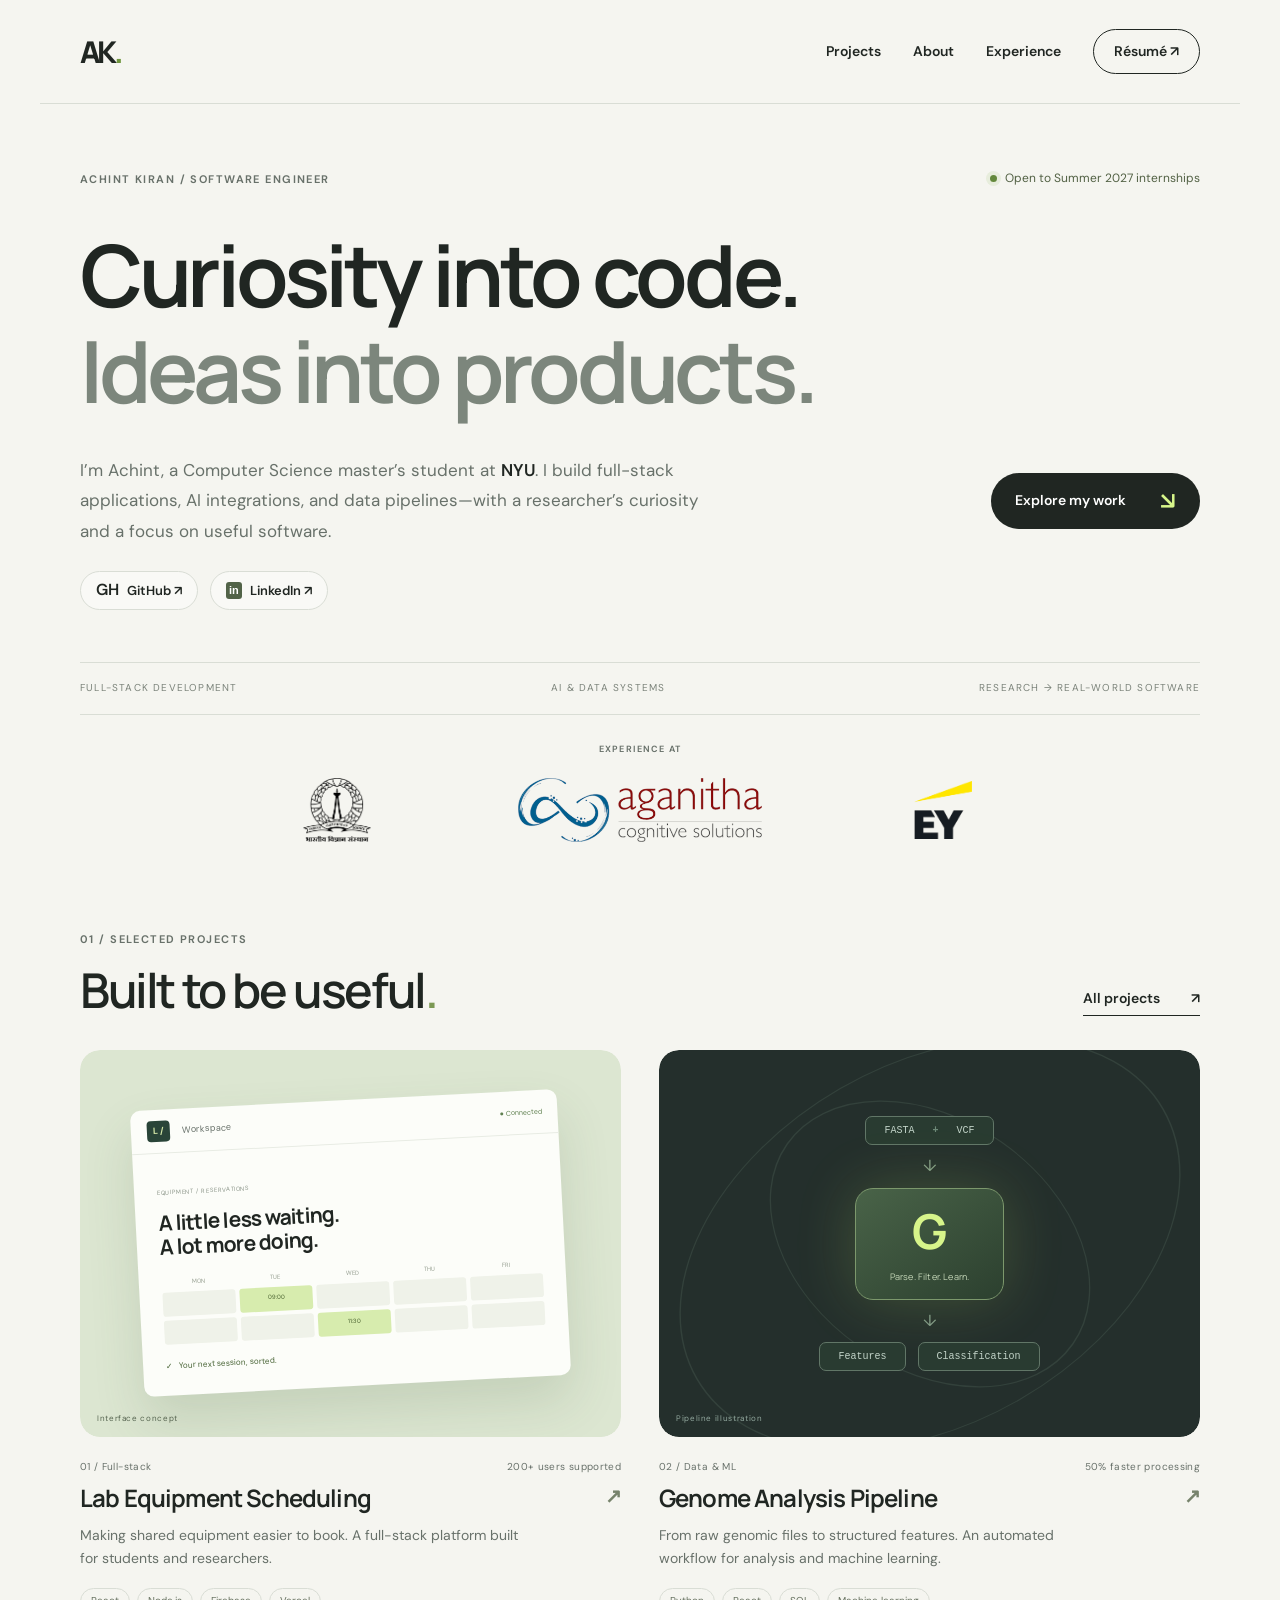
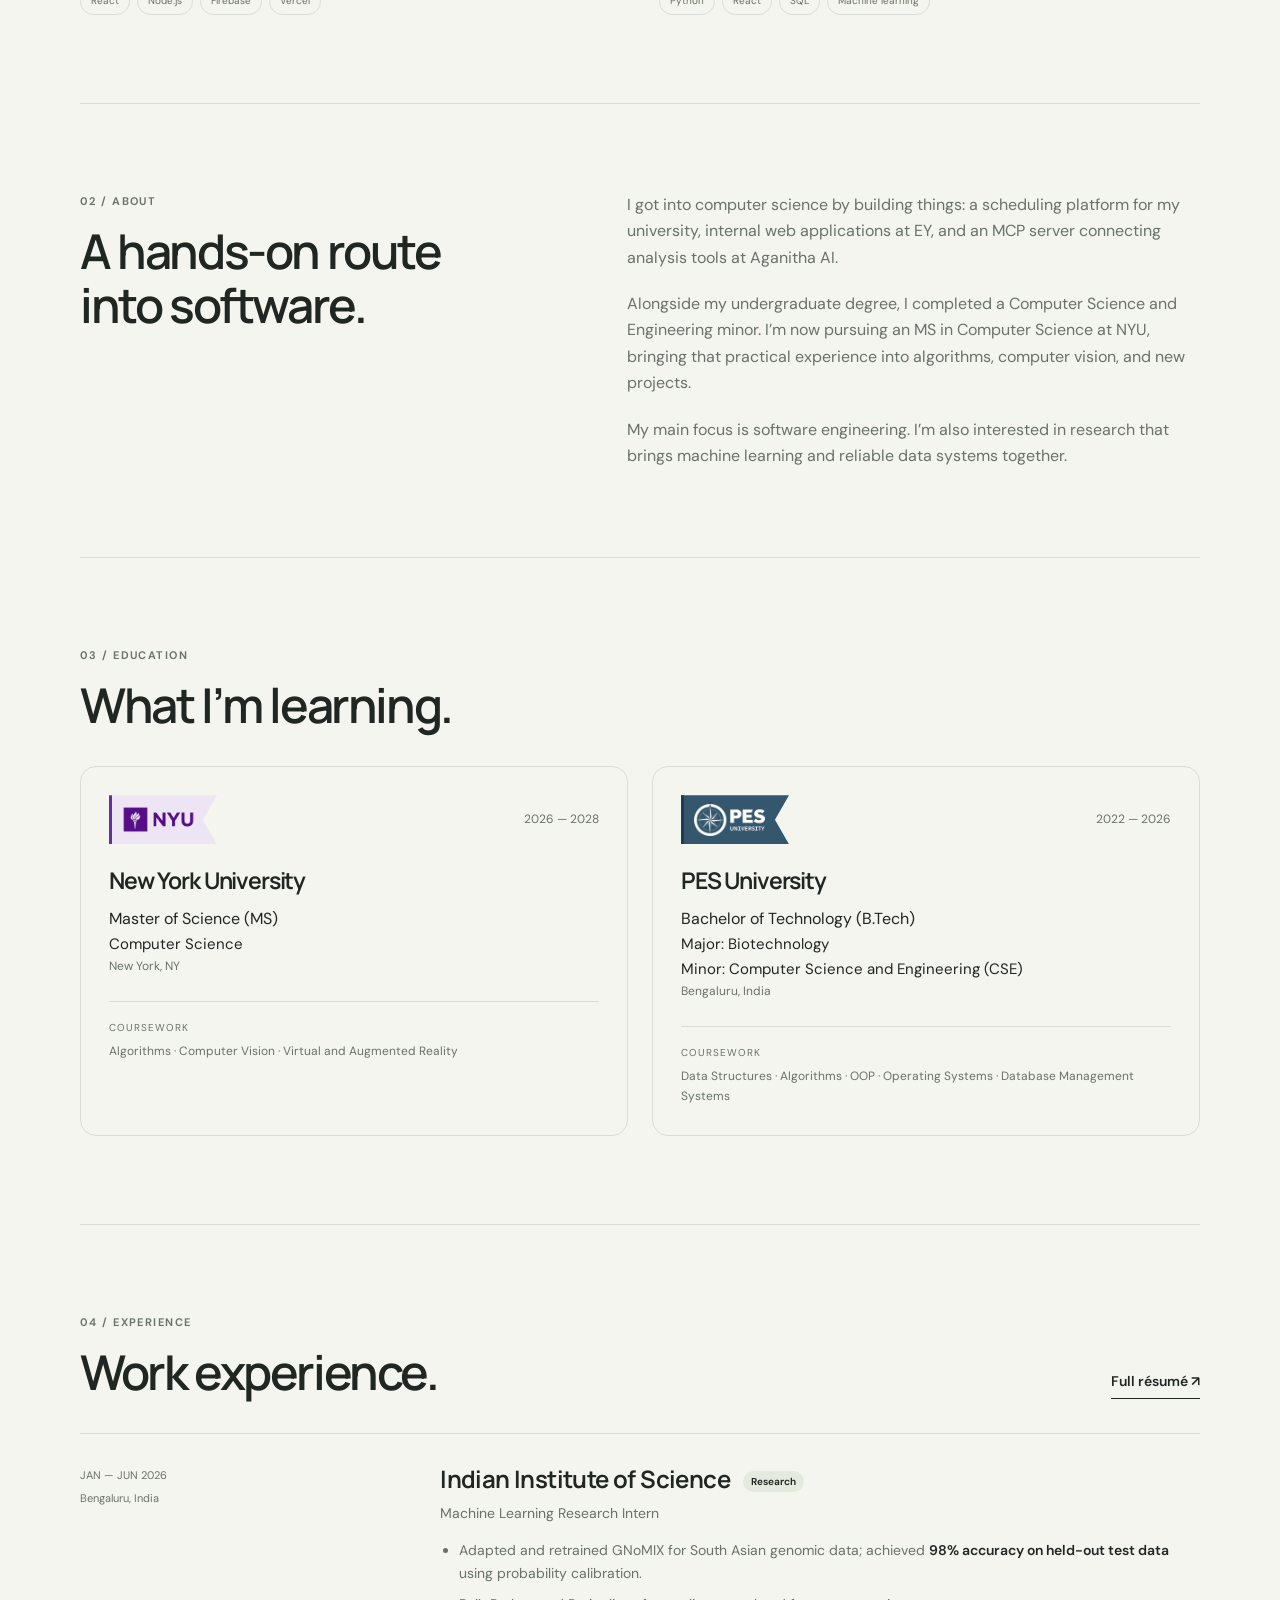
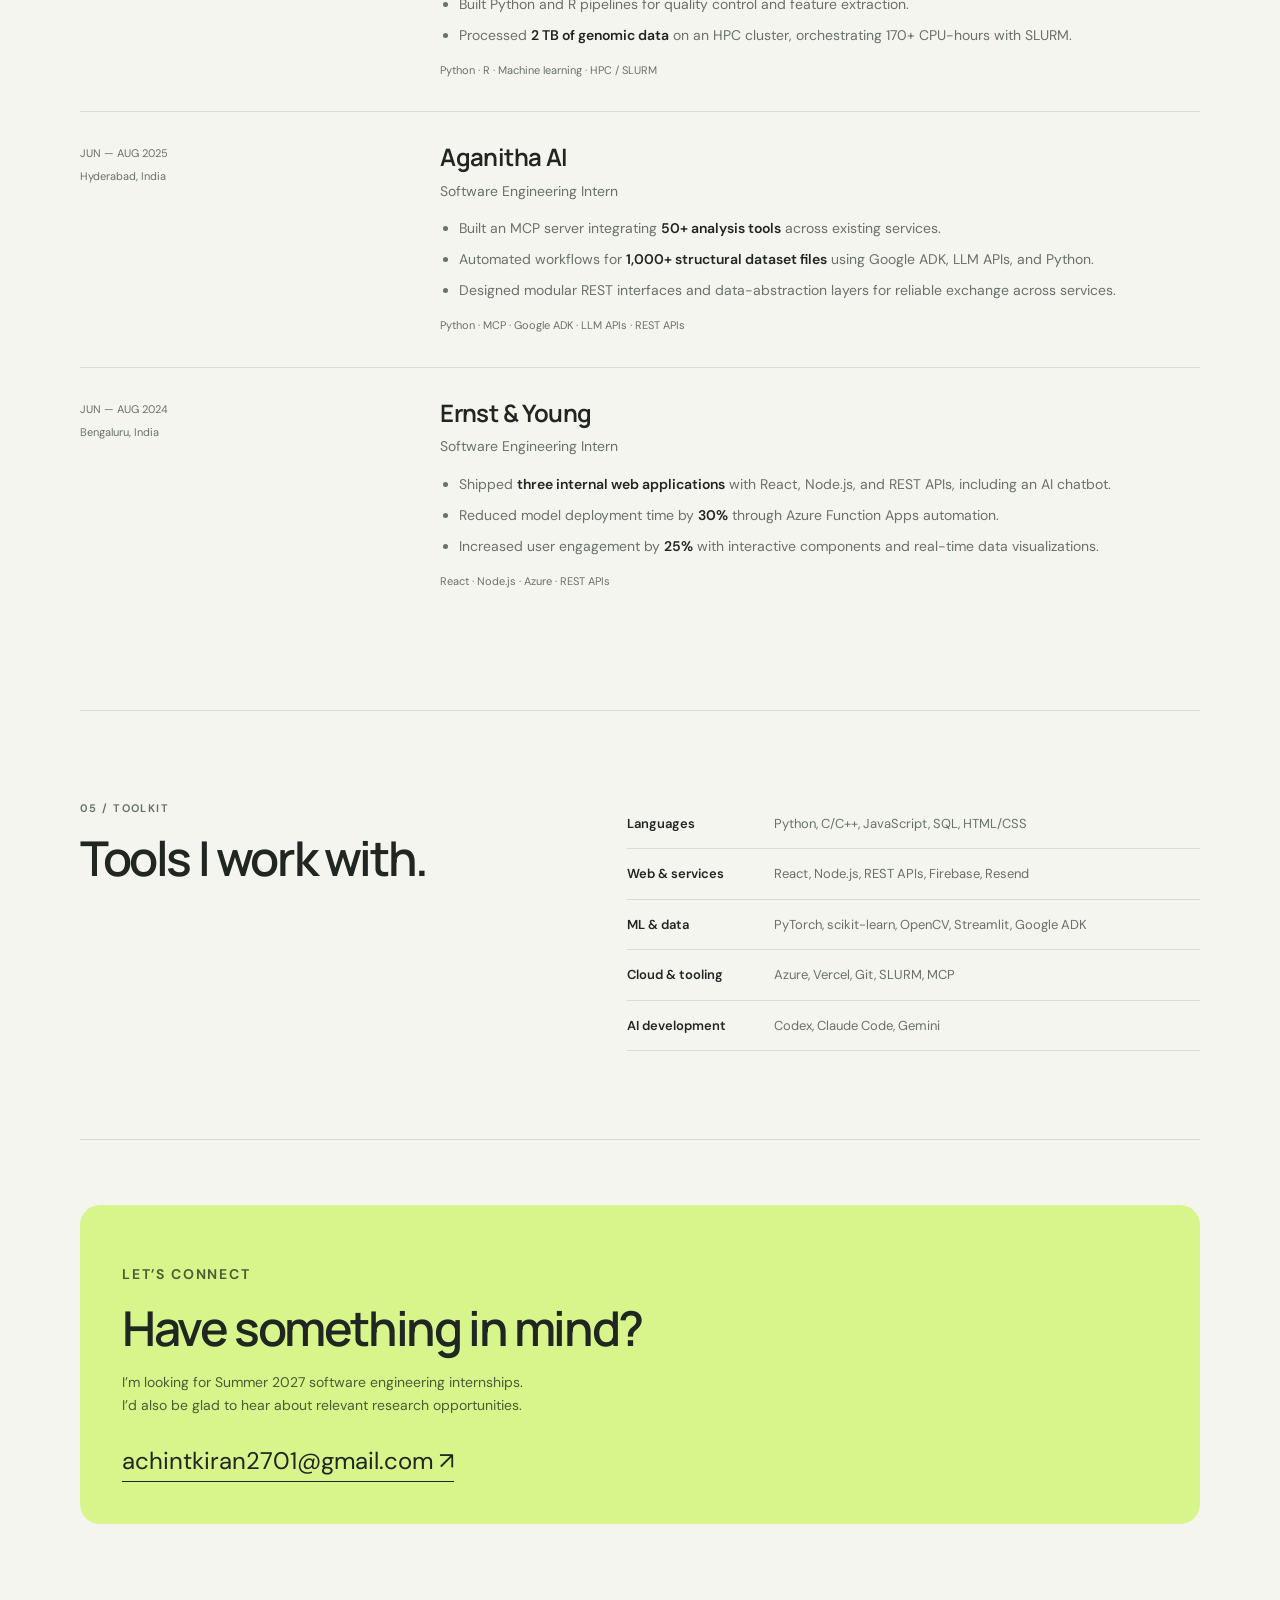
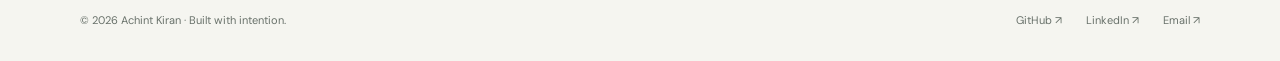
==== commit 556c63c8: "Use full Aganitha logo and keep the IISc emblem Co-Authored-By: Claude Sonnet 5.5 <noreply@anthropic" ====
--- a/index.html
+++ b/index.html
@@ -14,7 +14,7 @@
   <link rel="stylesheet" href="style.css?v=20261011">
   <script src="projects.js?v=20261011" defer></script>
 </head>
-<body><a class="skip-link" href="#main">Skip to content</a><header class="site-header"><a class="wordmark" href="index.html" aria-label="Achint Kiran home">AK<span>.</span></a><nav aria-label="Main navigation"><a href="projects.html">Projects</a><a href="index.html#about">About</a><a href="index.html#experience">Experience</a><a class="resume-link" href="Achint-Kiran-Resume.pdf?v=20261011b" target="_blank" rel="noopener">Résumé ↗</a></nav></header><main id="main"><section id="home" class="intro"><div class="hero-top"><p class="eyebrow">ACHINT KIRAN / SOFTWARE ENGINEER</p><span class="availability"><i></i> Open to Summer 2027 internships</span></div><h1>Curiosity into code.<br><span>Ideas into products.</span></h1><div class="hero-bottom"><p>I’m Achint, a Computer Science master’s student at <strong>NYU</strong>. I build full-stack applications, AI integrations, and data pipelines—with a researcher’s curiosity and a focus on useful software.</p><a class="button" href="#projects">Explore my work <span>↘</span></a></div><div class="hero-socials"><a href="https://github.com/achintk27" target="_blank" rel="noopener"><span class="social-icon" aria-hidden="true">GH</span> GitHub ↗</a><a href="https://www.linkedin.com/in/achint-kiran" target="_blank" rel="noopener"><span class="social-icon linkedin-icon" aria-hidden="true">in</span> LinkedIn ↗</a></div><div class="hero-strip"><span>FULL-STACK DEVELOPMENT</span><span>AI & DATA SYSTEMS</span><span>RESEARCH → REAL-WORLD SOFTWARE</span></div><div class="experience-brands" aria-label="Previous internship organizations"><p class="eyebrow">EXPERIENCE AT</p><div class="brand-row"><a href="#experience" class="brand-logo brand-iisc"><img src="assets/logos/cbr.png" alt="Centre for Brain Research, Indian Institute of Science" height="84"></a><a href="#experience" class="brand-logo brand-aganitha"><img src="assets/logos/aganitha.png" alt="Aganitha AI" height="44"></a><a href="#experience" class="brand-logo brand-ey"><img src="assets/logos/ey.png" alt="Ernst &amp; Young" height="58"></a></div></div></section><section id="projects" class="section"><div class="section-heading"><div><p class="eyebrow">01 / SELECTED PROJECTS</p><h2>Built to be useful<span>.</span></h2></div><a class="section-link" href="projects.html">All projects <span>↗</span></a></div><div class="project-grid"><article class="project-card" data-category="Full-stack" data-search="Lab Equipment Scheduling React Node.js Firebase Vercel"><a class="project-cover-link" href="lab-scheduling.html" aria-label="View Lab Equipment Scheduling"><div class="cover booking" aria-hidden="true"><div class="mock-window"><div class="mock-top"><span class="mini-logo">L /</span> Workspace <span class="mock-status">● Connected</span></div><div class="mock-body"><span class="micro">EQUIPMENT / RESERVATIONS</span><h4>A little less waiting.<br>A lot more doing.</h4><div class="calendar"><span>MON</span><span>TUE</span><span>WED</span><span>THU</span><span>FRI</span><i></i><i class="slot">09:00</i><i></i><i></i><i></i><i></i><i></i><i class="slot">11:30</i><i></i><i></i></div><div class="confirm">✓ &nbsp; Your next session, sorted.</div></div></div><span class="cover-note">Interface concept</span></div><span class="view-project">View project ↗</span></a><div class="card-meta"><span>01 / Full-stack</span><span>200+ users supported</span></div><h3><a href="lab-scheduling.html">Lab Equipment Scheduling <span>↗</span></a></h3><p>Making shared equipment easier to book. A full-stack platform built for students and researchers.</p><ul class="tags"><li>React</li><li>Node.js</li><li>Firebase</li><li>Vercel</li></ul></article><article class="project-card" data-category="Data & ML" data-search="Genome Analysis Pipeline Python React SQL Machine learning"><a class="project-cover-link" href="genome-pipeline.html" aria-label="View Genome Analysis Pipeline"><div class="cover pipeline" aria-hidden="true"><div class="orbit orbit-one"></div><div class="orbit orbit-two"></div><div class="pipeline-diagram"><span class="file-node">FASTA <b>+</b> VCF</span><span class="flow-line">↓</span><span class="core-node">G<span>Parse. Filter. Learn.</span></span><span class="flow-line">↓</span><div class="output-nodes"><span>Features</span><span>Classification</span></div></div><span class="cover-note">Pipeline illustration</span></div><span class="view-project">View project ↗</span></a><div class="card-meta"><span>02 / Data & ML</span><span>50% faster processing</span></div><h3><a href="genome-pipeline.html">Genome Analysis Pipeline <span>↗</span></a></h3><p>From raw genomic files to structured features. An automated workflow for analysis and machine learning.</p><ul class="tags"><li>Python</li><li>React</li><li>SQL</li><li>Machine learning</li></ul></article></div></section>  <section id="about" class="section about-section" aria-labelledby="about-title">
+<body><a class="skip-link" href="#main">Skip to content</a><header class="site-header"><a class="wordmark" href="index.html" aria-label="Achint Kiran home">AK<span>.</span></a><nav aria-label="Main navigation"><a href="projects.html">Projects</a><a href="index.html#about">About</a><a href="index.html#experience">Experience</a><a class="resume-link" href="Achint-Kiran-Resume.pdf?v=20261011b" target="_blank" rel="noopener">Résumé ↗</a></nav></header><main id="main"><section id="home" class="intro"><div class="hero-top"><p class="eyebrow">ACHINT KIRAN / SOFTWARE ENGINEER</p><span class="availability"><i></i> Open to Summer 2027 internships</span></div><h1>Curiosity into code.<br><span>Ideas into products.</span></h1><div class="hero-bottom"><p>I’m Achint, a Computer Science master’s student at <strong>NYU</strong>. I build full-stack applications, AI integrations, and data pipelines—with a researcher’s curiosity and a focus on useful software.</p><a class="button" href="#projects">Explore my work <span>↘</span></a></div><div class="hero-socials"><a href="https://github.com/achintk27" target="_blank" rel="noopener"><span class="social-icon" aria-hidden="true">GH</span> GitHub ↗</a><a href="https://www.linkedin.com/in/achint-kiran" target="_blank" rel="noopener"><span class="social-icon linkedin-icon" aria-hidden="true">in</span> LinkedIn ↗</a></div><div class="hero-strip"><span>FULL-STACK DEVELOPMENT</span><span>AI & DATA SYSTEMS</span><span>RESEARCH → REAL-WORLD SOFTWARE</span></div><div class="experience-brands" aria-label="Previous internship organizations"><p class="eyebrow">EXPERIENCE AT</p><div class="brand-row"><a href="#experience" class="brand-logo brand-iisc"><img src="assets/logos/iisc.png" alt="Indian Institute of Science" height="64"></a><a href="#experience" class="brand-logo brand-aganitha"><img src="assets/logos/aganitha.png" alt="Aganitha AI" height="64"></a><a href="#experience" class="brand-logo brand-ey"><img src="assets/logos/ey.png" alt="Ernst &amp; Young" height="58"></a></div></div></section><section id="projects" class="section"><div class="section-heading"><div><p class="eyebrow">01 / SELECTED PROJECTS</p><h2>Built to be useful<span>.</span></h2></div><a class="section-link" href="projects.html">All projects <span>↗</span></a></div><div class="project-grid"><article class="project-card" data-category="Full-stack" data-search="Lab Equipment Scheduling React Node.js Firebase Vercel"><a class="project-cover-link" href="lab-scheduling.html" aria-label="View Lab Equipment Scheduling"><div class="cover booking" aria-hidden="true"><div class="mock-window"><div class="mock-top"><span class="mini-logo">L /</span> Workspace <span class="mock-status">● Connected</span></div><div class="mock-body"><span class="micro">EQUIPMENT / RESERVATIONS</span><h4>A little less waiting.<br>A lot more doing.</h4><div class="calendar"><span>MON</span><span>TUE</span><span>WED</span><span>THU</span><span>FRI</span><i></i><i class="slot">09:00</i><i></i><i></i><i></i><i></i><i></i><i class="slot">11:30</i><i></i><i></i></div><div class="confirm">✓ &nbsp; Your next session, sorted.</div></div></div><span class="cover-note">Interface concept</span></div><span class="view-project">View project ↗</span></a><div class="card-meta"><span>01 / Full-stack</span><span>200+ users supported</span></div><h3><a href="lab-scheduling.html">Lab Equipment Scheduling <span>↗</span></a></h3><p>Making shared equipment easier to book. A full-stack platform built for students and researchers.</p><ul class="tags"><li>React</li><li>Node.js</li><li>Firebase</li><li>Vercel</li></ul></article><article class="project-card" data-category="Data & ML" data-search="Genome Analysis Pipeline Python React SQL Machine learning"><a class="project-cover-link" href="genome-pipeline.html" aria-label="View Genome Analysis Pipeline"><div class="cover pipeline" aria-hidden="true"><div class="orbit orbit-one"></div><div class="orbit orbit-two"></div><div class="pipeline-diagram"><span class="file-node">FASTA <b>+</b> VCF</span><span class="flow-line">↓</span><span class="core-node">G<span>Parse. Filter. Learn.</span></span><span class="flow-line">↓</span><div class="output-nodes"><span>Features</span><span>Classification</span></div></div><span class="cover-note">Pipeline illustration</span></div><span class="view-project">View project ↗</span></a><div class="card-meta"><span>02 / Data & ML</span><span>50% faster processing</span></div><h3><a href="genome-pipeline.html">Genome Analysis Pipeline <span>↗</span></a></h3><p>From raw genomic files to structured features. An automated workflow for analysis and machine learning.</p><ul class="tags"><li>Python</li><li>React</li><li>SQL</li><li>Machine learning</li></ul></article></div></section>  <section id="about" class="section about-section" aria-labelledby="about-title">
     <div><p class="eyebrow">02 / ABOUT</p><h2 id="about-title">A hands-on route<br>into software.</h2></div>
     <div class="about-copy"><p>I got into computer science by building things: a scheduling platform for my university, internal web applications at EY, and an MCP server connecting analysis tools at Aganitha AI.</p><p>Alongside my undergraduate degree, I completed a Computer Science and Engineering minor. I’m now pursuing an MS in Computer Science at NYU, bringing that practical experience into algorithms, computer vision, and new projects.</p><p>My main focus is software engineering. I’m also interested in research that brings machine learning and reliable data systems together.</p></div>
   </section>
--- a/style.css
+++ b/style.css
@@ -1,4 +1,4 @@
 @import url('https://fonts.googleapis.com/css2?family=DM+Sans:wght@400;450;500;600;650;700&family=Manrope:wght@400;500;600;650;700;750;800&display=swap');
 :root{--bg:#f5f5f0;--ink:#202622;--muted:#68716a;--line:#d9ddd5;--accent:#d7f58a;--radius:20px}*{box-sizing:border-box}html{scroll-behavior:smooth;scroll-padding-top:100px}body{margin:0;background:var(--bg);color:var(--ink);font-family:'DM Sans',sans-serif;font-size:16px;line-height:1.65}a{color:inherit;text-decoration:none}button,input{font:inherit}button,a,input{ -webkit-tap-highlight-color:transparent}a:focus-visible,button:focus-visible,input:focus-visible,summary:focus-visible{outline:3px solid #55802a;outline-offset:5px}a:hover{color:#507124}h1,h2,h3,h4,p{margin:0}h1,h2,h3,h4{font-family:Manrope,sans-serif;line-height:1.12;letter-spacing:-.05em}h1{font-size:clamp(46px,6.7vw,88px);font-weight:650}h2{font-size:clamp(32px,4vw,48px);font-weight:600}h3{font-size:25px;font-weight:650}p{color:var(--muted)}strong{color:var(--ink);font-weight:600}.site-header,main,.site-footer{max-width:1200px;margin:auto;padding-left:40px;padding-right:40px}.site-header{height:104px;display:flex;align-items:center;justify-content:space-between;border-bottom:1px solid var(--line)}.wordmark{font-family:Manrope,sans-serif;font-size:30px;font-weight:800;letter-spacing:-3px}.wordmark span{color:#70963e}.site-header nav{display:flex;gap:32px;align-items:center;font-size:14px;font-weight:600}.resume-link{border:1px solid var(--ink);border-radius:40px;padding:10px 20px}.intro{padding-top:65px}.hero-top{display:flex;justify-content:space-between;align-items:center;margin-bottom:38px}.eyebrow{font-size:11px;letter-spacing:.13em;font-weight:650;color:var(--muted)}.availability{display:inline-flex;align-items:center;gap:8px;font-size:12px;color:#526144}.availability i{width:7px;height:7px;border-radius:100%;background:#63883b;box-shadow:0 0 0 4px #e7eddc}.intro h1>span,.collection-intro h1>span{color:#7c867c}.hero-bottom{display:flex;justify-content:space-between;align-items:center;gap:60px;margin-top:36px}.hero-bottom p{font-size:17px;max-width:620px;line-height:1.8}.button{display:inline-flex;align-items:center;justify-content:space-between;gap:34px;background:var(--ink);color:#fff;border-radius:40px;padding:16px 24px;white-space:nowrap;font-size:14px;font-weight:600}.button:hover{background:#384835;color:white}.button span{color:var(--accent);font-size:24px;line-height:1}.hero-strip{display:flex;justify-content:space-between;border-top:1px solid var(--line);border-bottom:1px solid var(--line);margin-top:52px;padding:17px 0;font-size:10px;letter-spacing:.12em;color:#7b837a}.section{padding:88px 0;border-bottom:1px solid var(--line)}.section-heading{display:flex;align-items:flex-end;justify-content:space-between;gap:24px;margin-bottom:34px}.section-heading .eyebrow,.about-section .eyebrow,.skills-section .eyebrow{margin-bottom:14px}.section-heading h2 span{color:#7c9954}.section-link{font-size:14px;font-weight:600;border-bottom:1px solid var(--ink);padding-bottom:5px;white-space:nowrap}.section-link span{margin-left:28px}.project-grid{display:grid;grid-template-columns:repeat(2,minmax(0,1fr));gap:38px}.project-card{min-width:0}.project-cover-link{position:relative;display:block;border-radius:var(--radius);overflow:hidden}.cover{position:relative;aspect-ratio:1.4;overflow:hidden;border-radius:var(--radius);display:flex;align-items:center;justify-content:center;isolation:isolate}.booking{background:#dce6d1}.mock-window{width:79%;background:#fcfdf9;border-radius:10px;box-shadow:0 25px 50px #45603d28;transform:rotate(-3deg);transition:transform .4s ease}.mock-top{display:flex;align-items:center;gap:12px;padding:11px 16px;border-bottom:1px solid #e8ece4;font-size:9px;color:#68716a}.mini-logo{background:#294438;color:#d4e7a7;padding:3px 6px;border-radius:4px;font-weight:700}.mock-status{margin-left:auto;font-size:7px;color:#608151}.mock-body{padding:23px}.micro{font-size:6px;letter-spacing:.1em;color:#8b9589}.mock-body h4{font-size:21px;margin:9px 0 20px;letter-spacing:-.035em}.calendar{display:grid;grid-template-columns:repeat(5,1fr);gap:4px;font-size:6px;color:#969f91;text-align:center}.calendar i{background:#eff2e9;height:24px;border-radius:3px}.calendar .slot{background:#d7ecae;color:#48602e;font-style:normal;padding-top:6px}.confirm{font-size:8px;color:#476334;margin-top:15px}.cover-note{position:absolute;bottom:12px;left:17px;font-size:8px;letter-spacing:.08em;color:#55634f}.pipeline{background:#242f2c}.pipeline .cover-note{color:#94aaa0}.orbit{position:absolute;border:1px solid #53665a55;border-radius:50%;width:360px;height:360px;transform:rotate(-30deg) scaleX(1.5);z-index:-1}.orbit-two{width:250px;height:250px;transform:rotate(35deg) scaleX(1.4)}.pipeline-diagram{display:flex;align-items:center;flex-direction:column;gap:8px}.file-node,.output-nodes span{font:10px monospace;color:#c3d4c9;border:1px solid #617667;border-radius:7px;background:#293b31;padding:8px 18px}.file-node b{margin:0 12px;color:#6e8978}.flow-line{color:#839c86}.core-node{font-family:Manrope,sans-serif;font-size:48px;font-weight:700;text-align:center;color:#d7f58a;background:linear-gradient(145deg,#496348,#2c402f);border:1px solid #7c986c;border-radius:18px;padding:2px 34px 14px;box-shadow:0 0 60px #c2ee6930}.core-node span{display:block;font-size:9px;color:#c8dabb;font-weight:400;letter-spacing:.02em}.output-nodes{display:flex;gap:12px}.view-project{position:absolute;bottom:18px;right:18px;background:white;border-radius:40px;padding:10px 17px;font-size:12px;opacity:0;transform:translateY(8px);transition:.25s}.project-cover-link:hover .view-project,.project-cover-link:focus-visible .view-project{opacity:1;transform:none}.project-cover-link:hover .mock-window{transform:rotate(0deg) scale(1.03)}.card-meta{display:flex;justify-content:space-between;gap:8px;font-size:10px;letter-spacing:.035em;color:var(--muted);margin-top:22px}.project-card h3{margin:10px 0 12px;font-size:24px;letter-spacing:-.035em}.project-card h3 a{display:flex;justify-content:space-between}.project-card h3 span{font-size:20px;color:#77836c}.project-card p{font-size:14px;max-width:440px}.tags{list-style:none;display:flex;flex-wrap:wrap;gap:7px;margin:18px 0 0;padding:0}.tags li{font-size:10px;border:1px solid var(--line);border-radius:20px;padding:4px 10px;color:#65705e}.about-section,.skills-section{display:grid;grid-template-columns:1fr 1.2fr;gap:70px}.about-copy p+p{margin-top:20px}.education-grid{display:grid;grid-template-columns:1fr 1fr;gap:24px}.education-entry{border:1px solid var(--line);border-radius:16px;padding:28px}.education-top{display:flex;justify-content:space-between;align-items:center;margin-bottom:24px}.school-mark{font-size:12px;font-weight:700;border:1px solid var(--line);border-radius:8px;padding:8px 10px}.nyu{color:#64319a}.pes{color:#315d80}.date,.location{font-size:12px;color:var(--muted)}.education-entry h3{font-size:23px;margin-bottom:12px}.degree{color:var(--ink)}.degree-minor{font-size:15px;color:var(--ink)}.coursework{font-size:12px;border-top:1px solid var(--line);margin-top:24px;padding-top:18px}.coursework span{display:block;font-size:10px;letter-spacing:.1em;text-transform:uppercase;margin-bottom:6px}.experience-entry{display:grid;grid-template-columns:1fr 2.3fr;gap:30px;padding:32px 0;border-top:1px solid var(--line)}.experience-date{display:flex;flex-direction:column;font-size:11px;color:var(--muted);gap:5px}.experience-content h3{font-size:24px;letter-spacing:-.025em}.role-tag{font-family:'DM Sans',sans-serif;font-size:10px;letter-spacing:0;padding:4px 8px;border-radius:20px;background:#e5eadf;vertical-align:middle;margin-left:8px}.role{font-size:14px;margin-top:9px}.experience-content ul{padding-left:19px;color:var(--muted);font-size:14px}.experience-content li+li{margin-top:8px}.stack{font-size:11px}.skills-list{margin:0}.skills-list>div{display:grid;grid-template-columns:135px 1fr;border-bottom:1px solid var(--line);padding:14px 0;font-size:13px;gap:12px}.skills-list dt{font-weight:600}.skills-list dd{margin:0;color:var(--muted)}.contact-section{background:var(--accent);border-radius:20px;border:0;padding:42px;margin:65px 0}.contact-section .eyebrow{margin-bottom:15px}.contact-section p{margin-top:16px;color:#4c5c37;font-size:14px}.contact-email{display:inline-block;margin-top:24px;font-size:clamp(14px,2vw,24px);border-bottom:1px solid}.site-footer{display:flex;justify-content:space-between;gap:20px;padding-top:22px;padding-bottom:32px;font-size:11px;color:var(--muted)}.site-footer>div{display:flex;gap:24px}.collection-intro{padding:65px 0 45px}.collection-intro h1{font-size:clamp(44px,6vw,72px);margin:24px 0}.collection{padding-bottom:60px}.project-tools{display:flex;justify-content:space-between;gap:20px;padding:24px 0;border-top:1px solid var(--line)}.filters{display:flex;gap:8px;flex-wrap:wrap}.filters button{background:transparent;border:1px solid var(--line);border-radius:30px;padding:9px 17px;font-size:12px;color:var(--muted);cursor:pointer}.filters button.active{background:var(--ink);color:white;border-color:var(--ink)}input{background:transparent;border:1px solid var(--line);border-radius:30px;padding:10px 17px;font-size:12px;width:240px}.result-count{font-size:11px;margin-bottom:22px}.collection-end{margin-top:65px;border-top:1px solid var(--line);padding-top:38px}.collection-end h2{font-size:30px}.collection-end p{margin:12px 0;font-size:14px}.collection-end a{font-size:13px;border-bottom:1px solid}.detail{padding-top:40px;padding-bottom:75px}.back-link{font-size:12px;color:var(--muted)}.detail-heading{max-width:850px;padding:45px 0}.detail-heading h1{font-size:clamp(42px,6vw,72px);margin:18px 0}.detail-heading p:not(.eyebrow){max-width:610px}.detail-heading .button{margin-top:25px}.detail>.cover{aspect-ratio:2.3}.detail .mock-window{width:47%}.detail .mock-body{padding:30px}.detail-layout{display:grid;grid-template-columns:1fr 2fr;gap:70px;margin:65px 0}.detail-metric{margin-top:40px}.detail-metric strong{display:block;font-size:50px;letter-spacing:-.05em}.detail-metric span{font-size:13px;color:var(--muted)}.detail-copy section+section{margin-top:45px}.detail-copy h2{font-size:32px;margin:12px 0 20px}.detail-copy p{font-size:15px}.sr-only,.skip-link:not(:focus){position:absolute;width:1px;height:1px;overflow:hidden;clip:rect(0,0,0,0)}.skip-link:focus{position:fixed;top:10px;left:10px;background:white;padding:12px;z-index:10}[hidden]{display:none!important}@media(hover:none){.view-project{opacity:1;transform:none}}@media(min-width:1450px){.intro{padding-top:85px}}@media(max-width:760px){.site-header,main,.site-footer{padding-left:22px;padding-right:22px}.site-header{height:80px}.site-header nav{gap:18px;font-size:12px}.site-header nav a:nth-child(2),.site-header nav a:nth-child(3){display:none}.resume-link{padding:8px 14px}.hero-top{display:block;margin-bottom:28px}.hero-top .availability{margin-top:16px;font-size:11px}.intro{padding-top:36px}.intro h1{font-size:clamp(40px,8.6vw,64px)}.hero-bottom{display:block;margin-top:24px}.hero-bottom p{font-size:15px}.hero-bottom .button{margin-top:24px}.hero-strip{gap:15px;font-size:8px;margin-top:36px}.hero-strip span:last-child{display:none}.section{padding:52px 0}.section-heading{align-items:center}.section-heading h2{font-size:32px}.section-link{font-size:12px}.section-link span{margin-left:5px}.project-grid,.education-grid{grid-template-columns:1fr;gap:38px}.project-card h3{font-size:24px}.cover{aspect-ratio:1.4}.about-section,.skills-section{grid-template-columns:1fr;gap:24px}.about-section h2 br{display:none}.experience-entry{grid-template-columns:1fr;gap:16px;padding:25px 0}.experience-date{flex-direction:row;justify-content:space-between}.experience-content h3{font-size:22px}.contact-section{padding:25px;margin:40px 0}.contact-section h2{font-size:32px}.site-footer{display:block;font-size:10px}.site-footer>div{margin-top:14px}.project-tools{flex-direction:column}.project-tools input{width:100%}.collection-intro{padding-top:38px}.collection-intro p{font-size:14px}.detail-layout{grid-template-columns:1fr;gap:35px;margin:35px 0}.detail-layout aside{display:flex;flex-wrap:wrap;align-items:center;gap:12px}.detail-layout aside>.eyebrow{width:100%}.detail-metric{margin-top:10px;width:100%}.detail-metric strong{font-size:35px;display:inline;margin-right:10px}.detail>.cover{aspect-ratio:1.3}.detail .mock-window{width:80%}.detail .mock-body{padding:20px}.detail-heading{padding:30px 0}.skills-list>div{grid-template-columns:115px 1fr}}@media(prefers-reduced-motion:reduce){html{scroll-behavior:auto}*,*::before,*::after{transition:none!important;animation:none!important}}
 /* Small profile polish: social links, internship wordmarks, university pennants. */
-.hero-socials{display:flex;gap:12px;margin-top:24px}.hero-socials a{display:inline-flex;gap:8px;align-items:center;font-size:13px;font-weight:600;border:1px solid var(--line);border-radius:30px;padding:8px 15px;background:#ffffff65}.hero-socials a:hover{border-color:#7e926a;background:#eaf0e2}.social-icon{font-size:16px;line-height:1}.linkedin-icon{font-family:Arial,sans-serif;font-size:11px;font-weight:700;background:#526348;color:white;border-radius:3px;padding:3px}.experience-brands{padding:27px 0 0}.experience-brands>.eyebrow{text-align:center;font-size:9px}.brand-row{display:flex;align-items:center;justify-content:space-between;gap:48px;padding-top:22px;max-width:860px;margin:0 auto}.brand-logo{display:flex;align-items:center;justify-content:center;flex:1}.brand-logo img{height:64px;width:auto;display:block;transition:transform .25s}.brand-logo:hover img,.brand-logo:focus-visible img{transform:translateY(-2px)}.brand-iisc img{height:84px}.brand-aganitha img{height:44px}.brand-ey img{height:58px}.school-pennant{width:108px;height:49px;display:inline-flex;align-items:center;padding:10px 22px 10px 10px;clip-path:polygon(0 0,100% 0,87% 50%,100% 100%,0 100%);border-left:3px solid currentColor}.school-pennant.nyu{background:#eee5f4}.school-pennant.nyu img{width:73px;mix-blend-mode:multiply}.school-pennant.pes{background:#34576e;color:#1e3d53}.school-pennant.pes img{width:71px;height:auto}@media(max-width:760px){.brand-row{gap:20px;justify-content:space-between}.brand-logo img{height:44px}.brand-iisc img{height:60px}.brand-aganitha img{height:30px}.brand-ey img{height:40px}.experience-brands{padding-top:22px}.hero-socials{margin-top:18px}}
+.hero-socials{display:flex;gap:12px;margin-top:24px}.hero-socials a{display:inline-flex;gap:8px;align-items:center;font-size:13px;font-weight:600;border:1px solid var(--line);border-radius:30px;padding:8px 15px;background:#ffffff65}.hero-socials a:hover{border-color:#7e926a;background:#eaf0e2}.social-icon{font-size:16px;line-height:1}.linkedin-icon{font-family:Arial,sans-serif;font-size:11px;font-weight:700;background:#526348;color:white;border-radius:3px;padding:3px}.experience-brands{padding:27px 0 0}.experience-brands>.eyebrow{text-align:center;font-size:9px}.brand-row{display:flex;align-items:center;justify-content:space-between;gap:48px;padding-top:22px;max-width:860px;margin:0 auto}.brand-logo{display:flex;align-items:center;justify-content:center;flex:1}.brand-logo img{height:64px;width:auto;display:block;transition:transform .25s}.brand-logo:hover img,.brand-logo:focus-visible img{transform:translateY(-2px)}.brand-aganitha img{height:64px}.brand-ey img{height:58px}.school-pennant{width:108px;height:49px;display:inline-flex;align-items:center;padding:10px 22px 10px 10px;clip-path:polygon(0 0,100% 0,87% 50%,100% 100%,0 100%);border-left:3px solid currentColor}.school-pennant.nyu{background:#eee5f4}.school-pennant.nyu img{width:73px;mix-blend-mode:multiply}.school-pennant.pes{background:#34576e;color:#1e3d53}.school-pennant.pes img{width:71px;height:auto}@media(max-width:760px){.brand-row{gap:20px;justify-content:space-between}.brand-logo img{height:44px}.brand-aganitha img{height:44px}.brand-ey img{height:40px}.experience-brands{padding-top:22px}.hero-socials{margin-top:18px}}
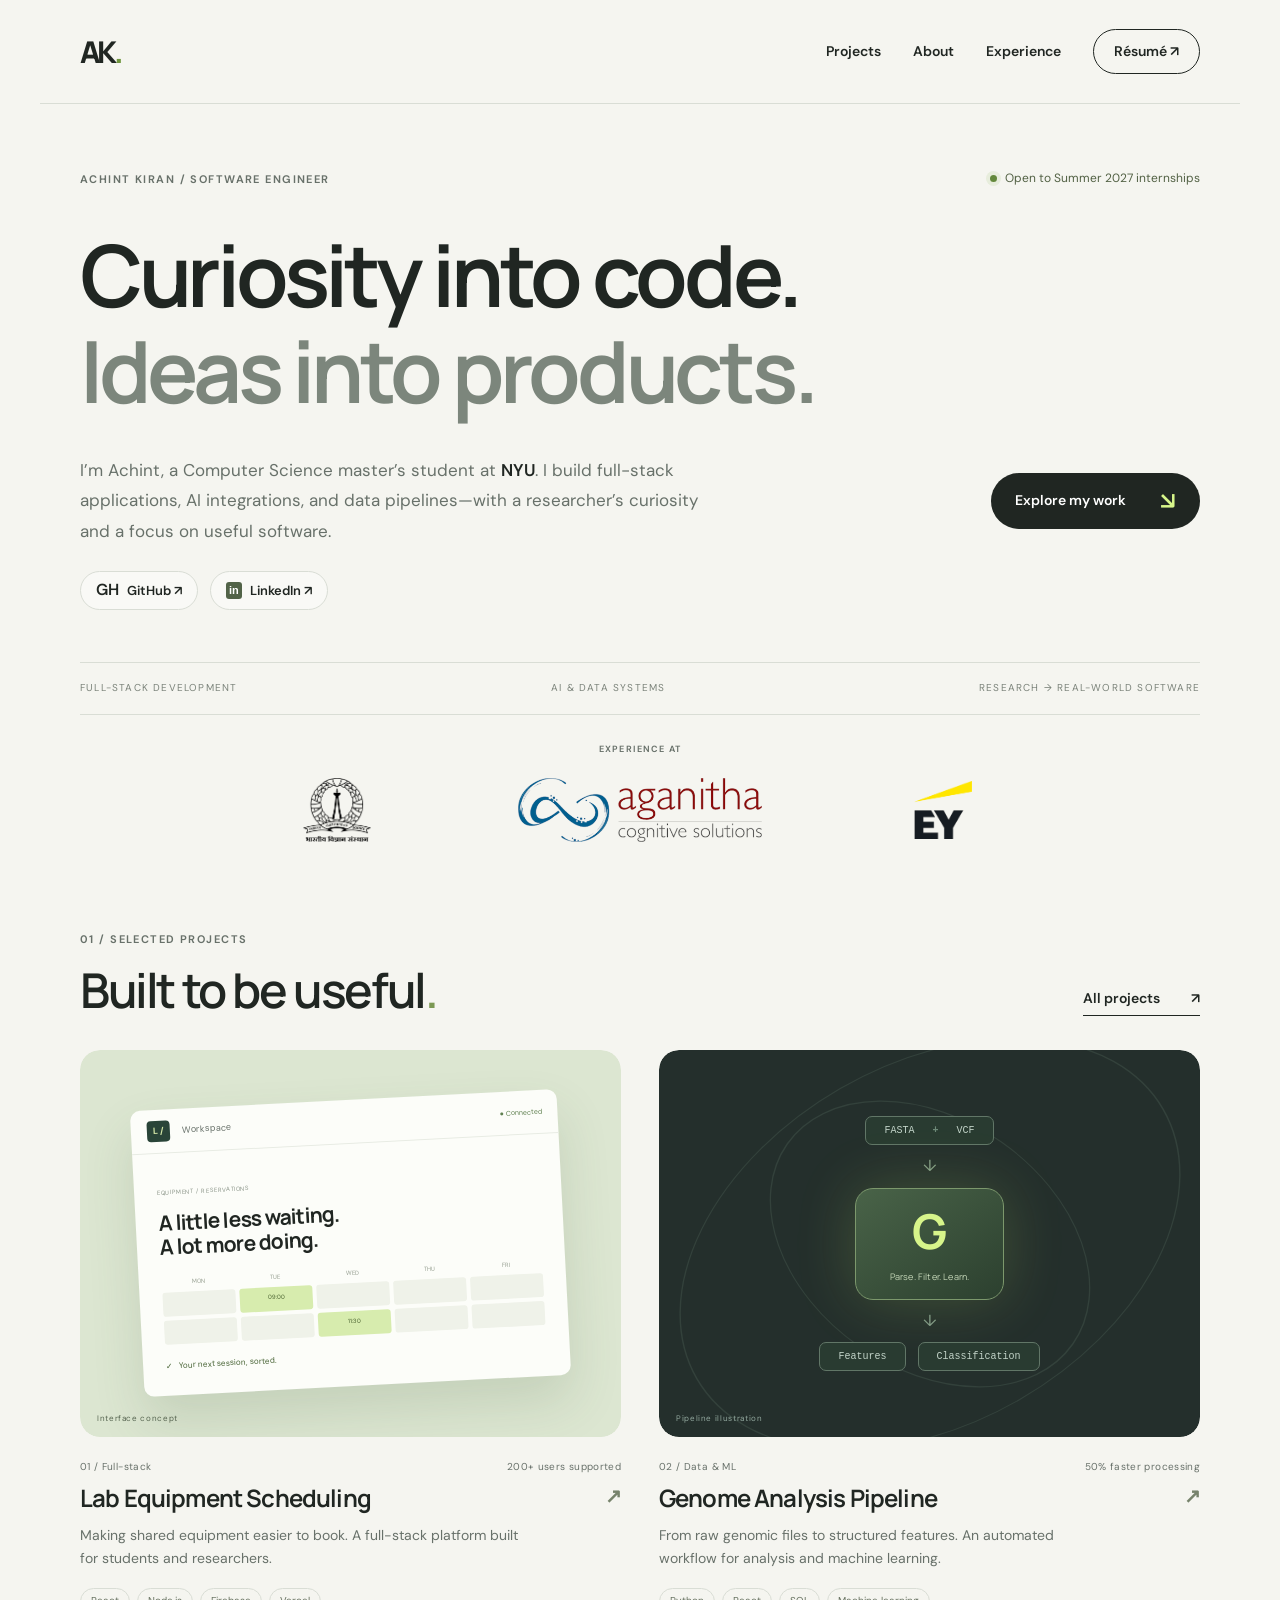
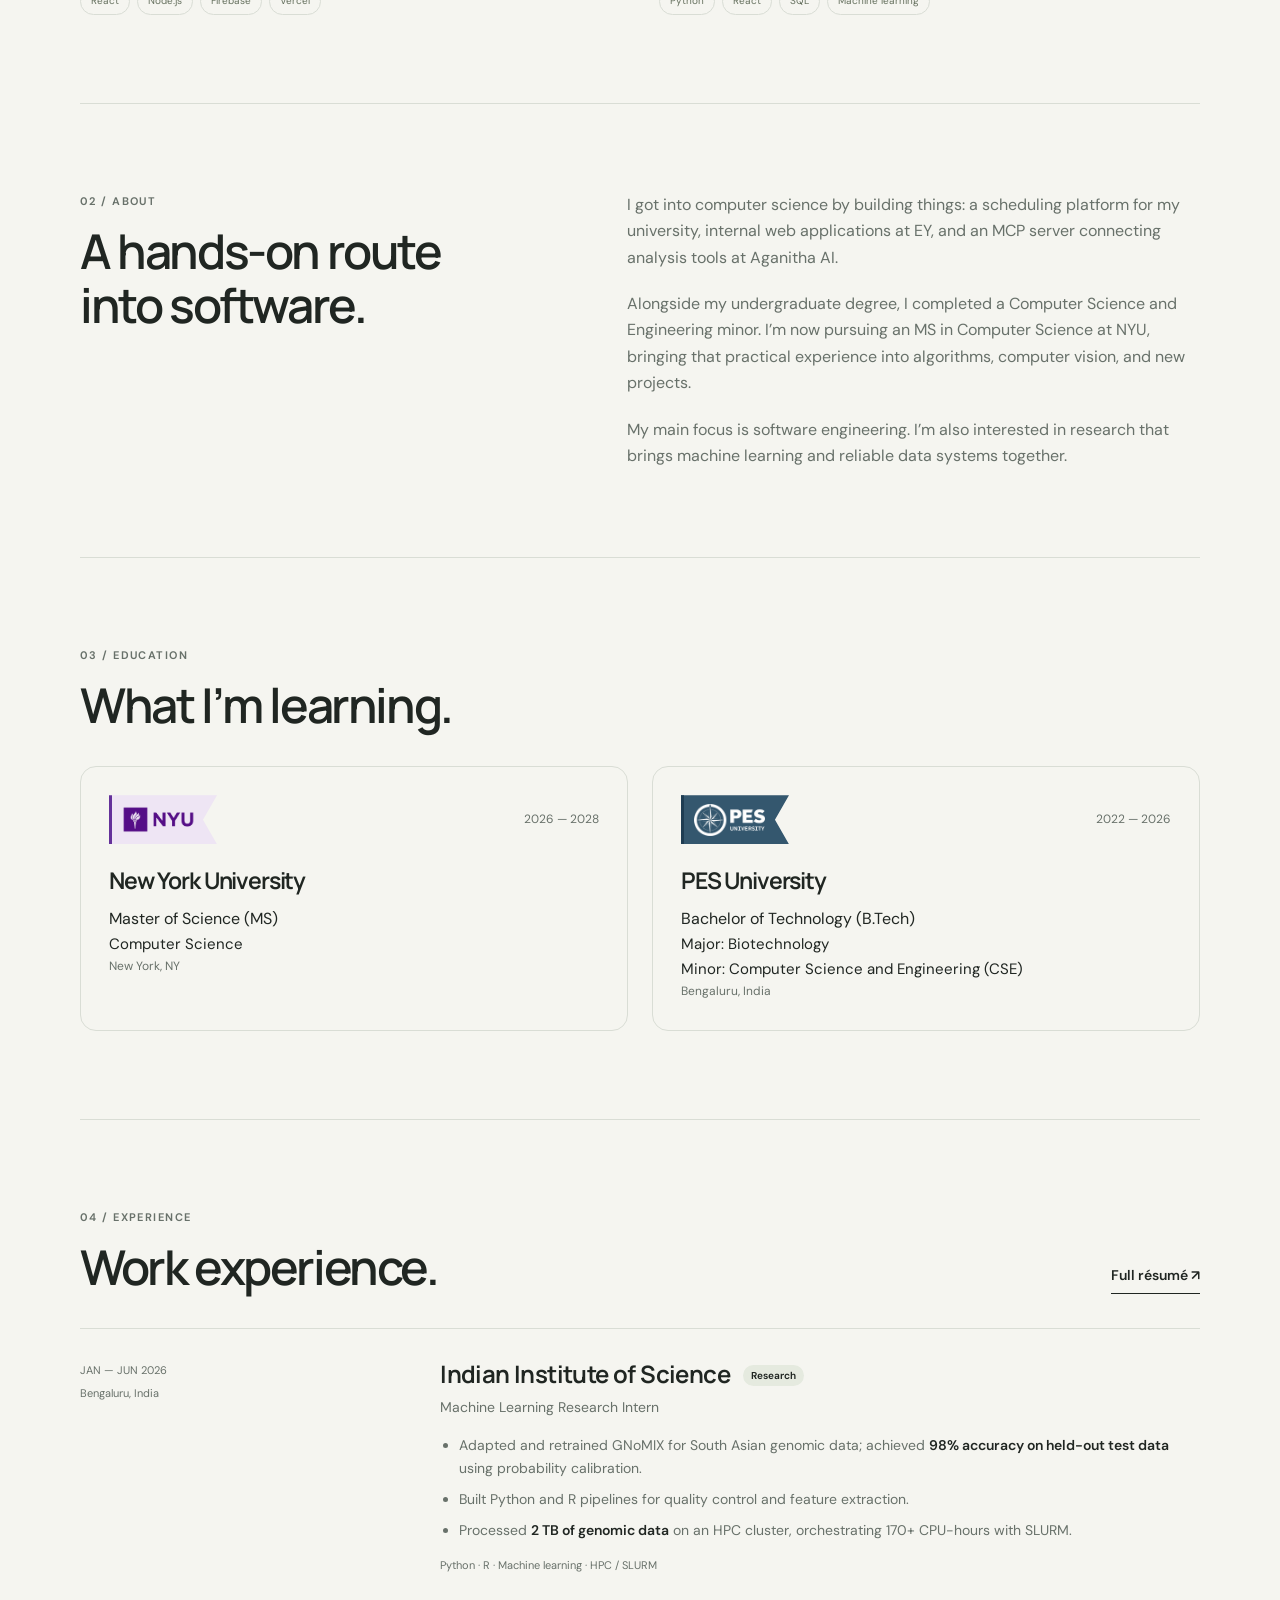
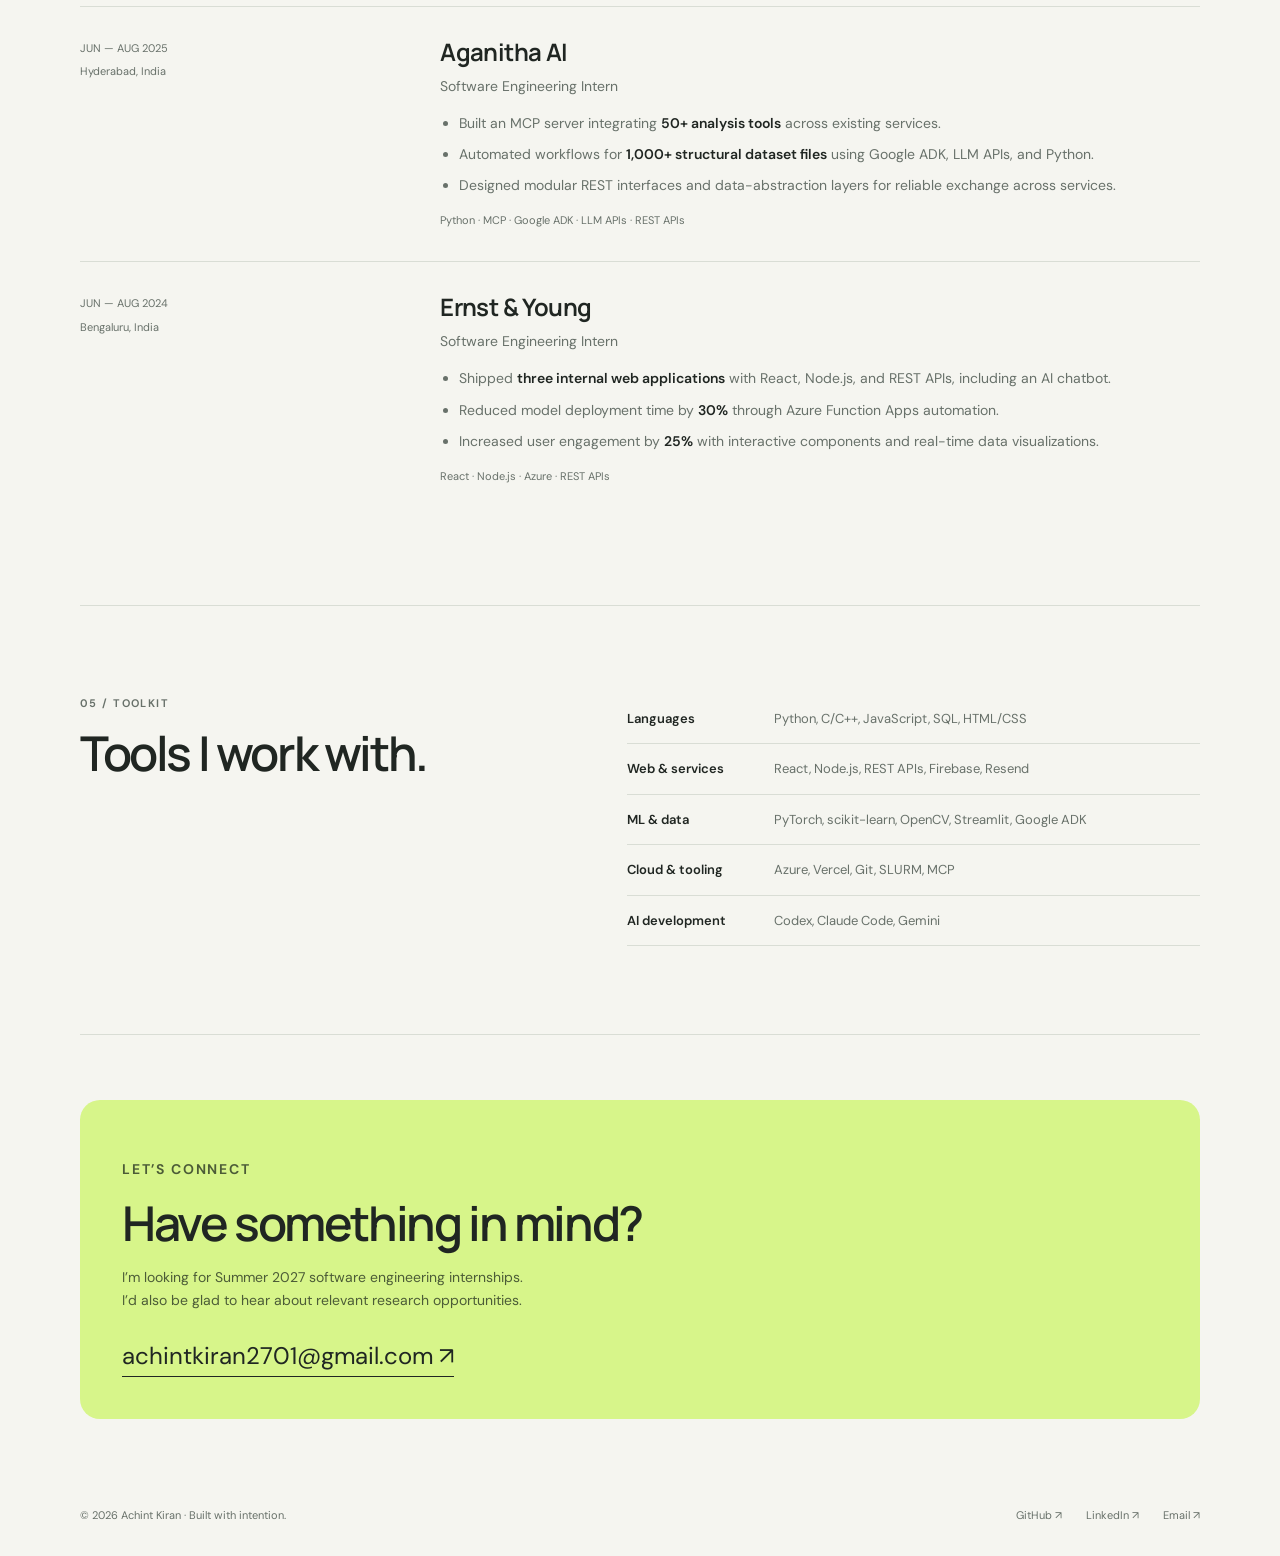
==== commit db19815e: "Remove coursework from the education cards Co-Authored-By: Claude Sonnet 5.5 <noreply@anthropic.com>" ====
--- a/index.html
+++ b/index.html
@@ -22,8 +22,8 @@
   <section id="education" class="section" aria-labelledby="education-title">
     <div class="section-heading"><div><p class="eyebrow">03 / EDUCATION</p><h2 id="education-title">What I’m learning.</h2></div></div>
     <div class="education-grid">
-      <article class="education-entry"><div class="education-top"><span class="school-pennant nyu" aria-hidden="true"><img src="assets/nyu-logo.png" alt=""></span><span class="date">2026 — 2028</span></div><h3>New York University</h3><p class="degree">Master of Science (MS)</p><p class="degree-minor">Computer Science</p><p class="location">New York, NY</p><p class="coursework"><span>Coursework</span>Algorithms · Computer Vision · Virtual and Augmented Reality</p></article>
-      <article class="education-entry"><div class="education-top"><span class="school-pennant pes" aria-hidden="true"><img src="assets/pes-logo.png" alt=""></span><span class="date">2022 — 2026</span></div><h3>PES University</h3><p class="degree">Bachelor of Technology (B.Tech)</p><p class="degree-minor">Major: Biotechnology</p><p class="degree-minor">Minor: Computer Science and Engineering (CSE)</p><p class="location">Bengaluru, India</p><p class="coursework"><span>Coursework</span>Data Structures · Algorithms · OOP · Operating Systems · Database Management Systems</p></article>
+      <article class="education-entry"><div class="education-top"><span class="school-pennant nyu" aria-hidden="true"><img src="assets/nyu-logo.png" alt=""></span><span class="date">2026 — 2028</span></div><h3>New York University</h3><p class="degree">Master of Science (MS)</p><p class="degree-minor">Computer Science</p><p class="location">New York, NY</p></article>
+      <article class="education-entry"><div class="education-top"><span class="school-pennant pes" aria-hidden="true"><img src="assets/pes-logo.png" alt=""></span><span class="date">2022 — 2026</span></div><h3>PES University</h3><p class="degree">Bachelor of Technology (B.Tech)</p><p class="degree-minor">Major: Biotechnology</p><p class="degree-minor">Minor: Computer Science and Engineering (CSE)</p><p class="location">Bengaluru, India</p></article>
     </div>
   </section>
 
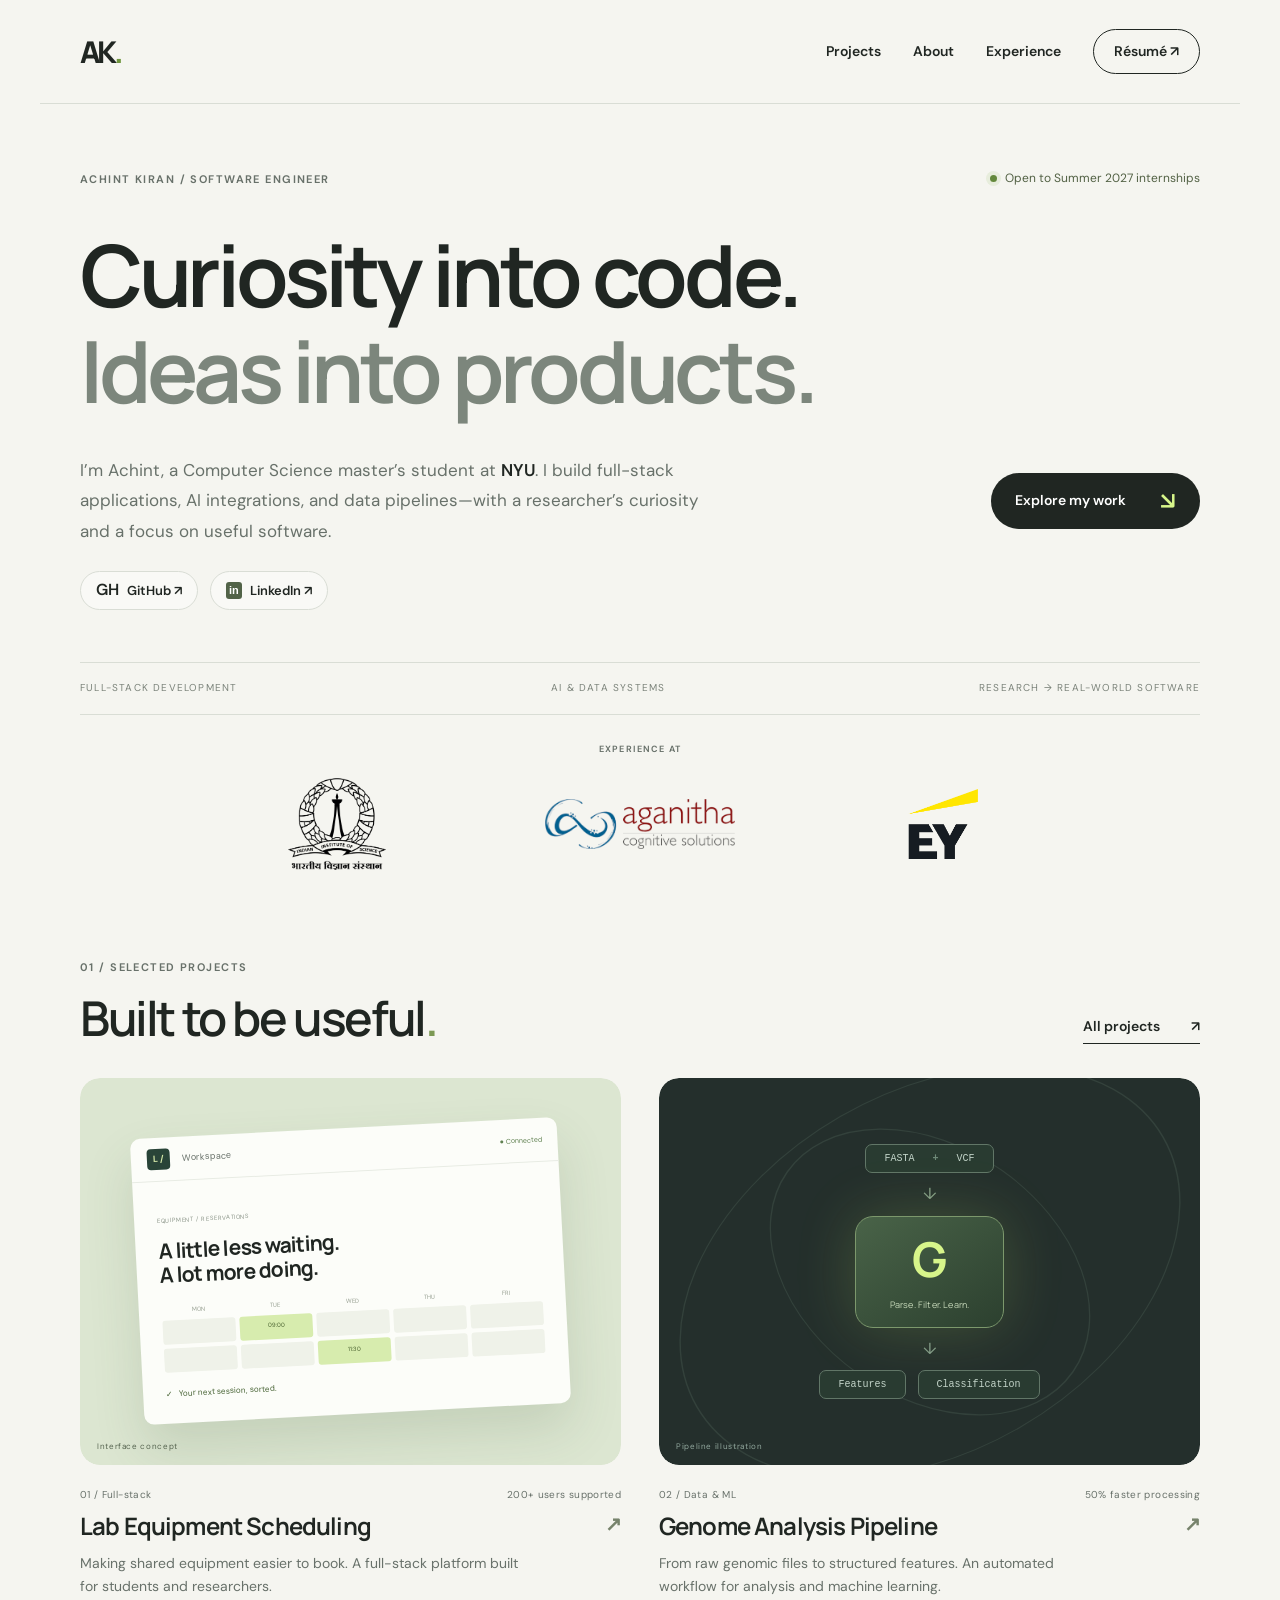
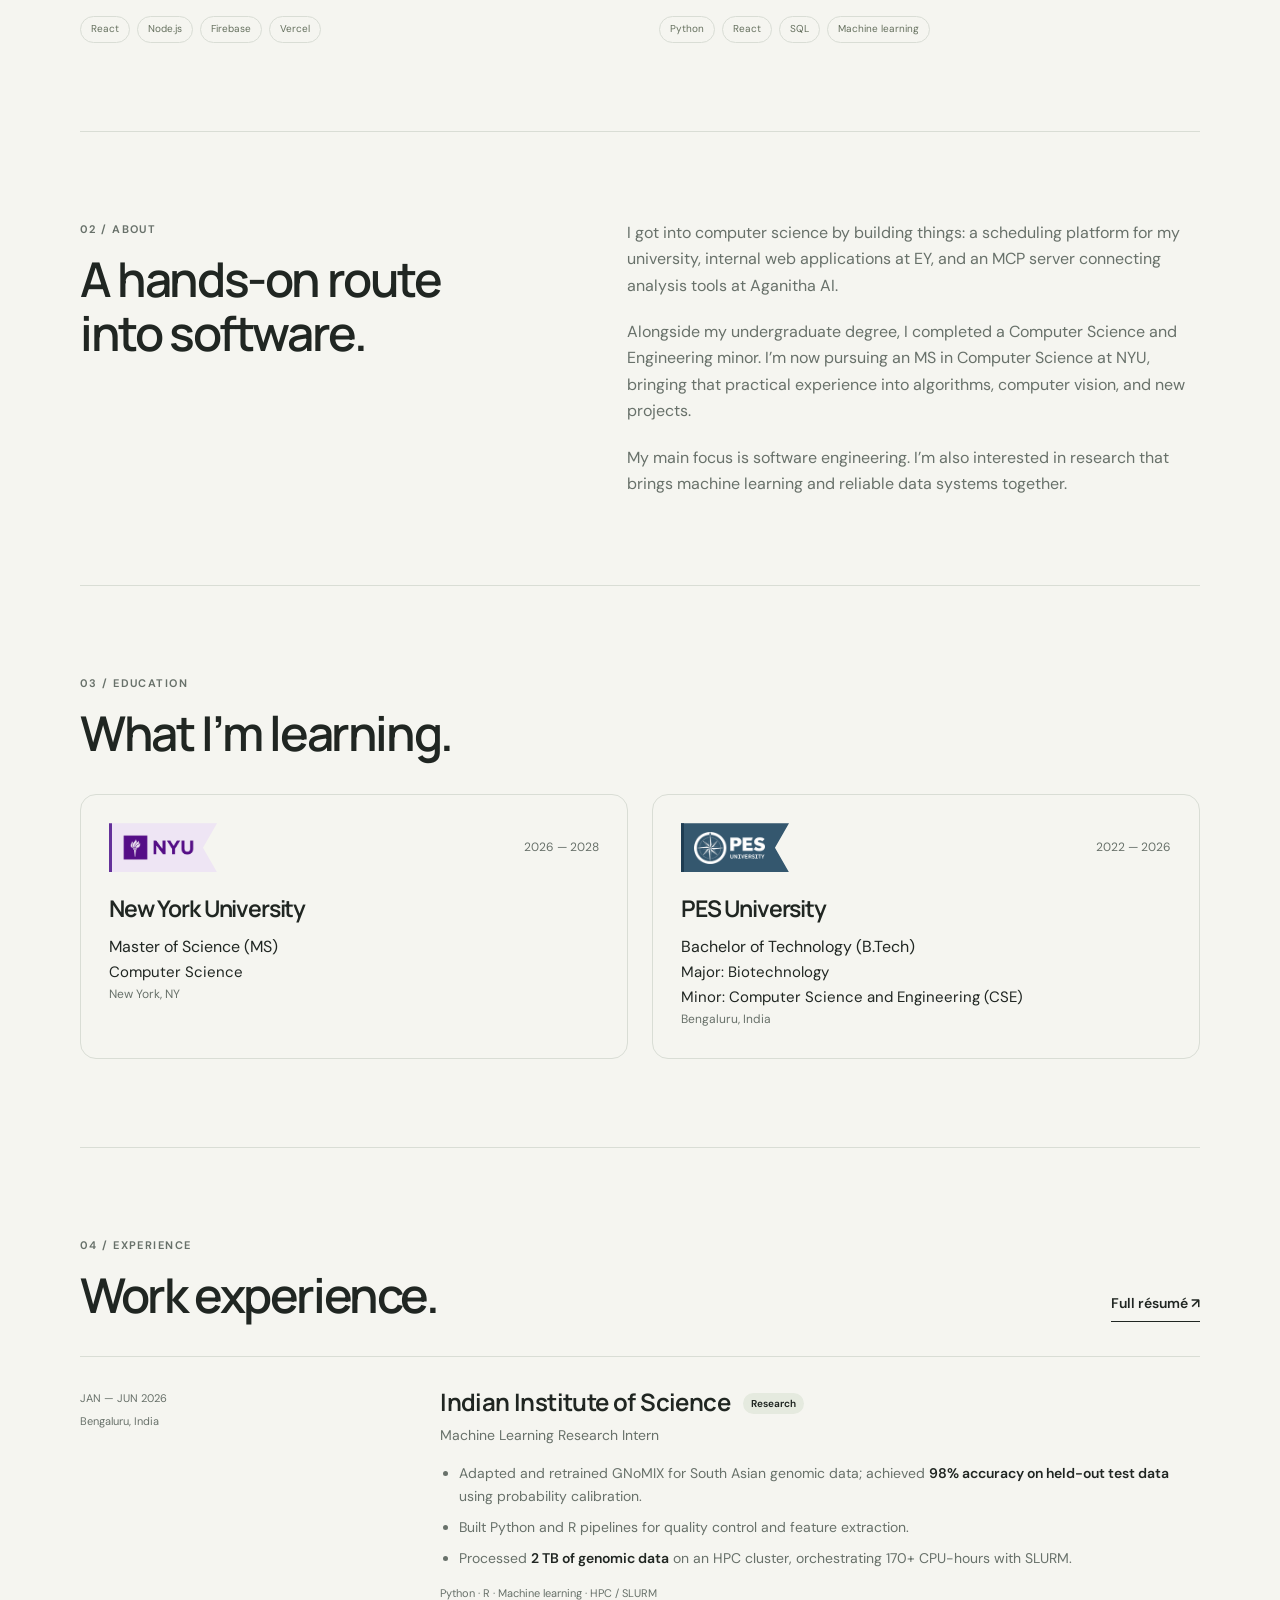
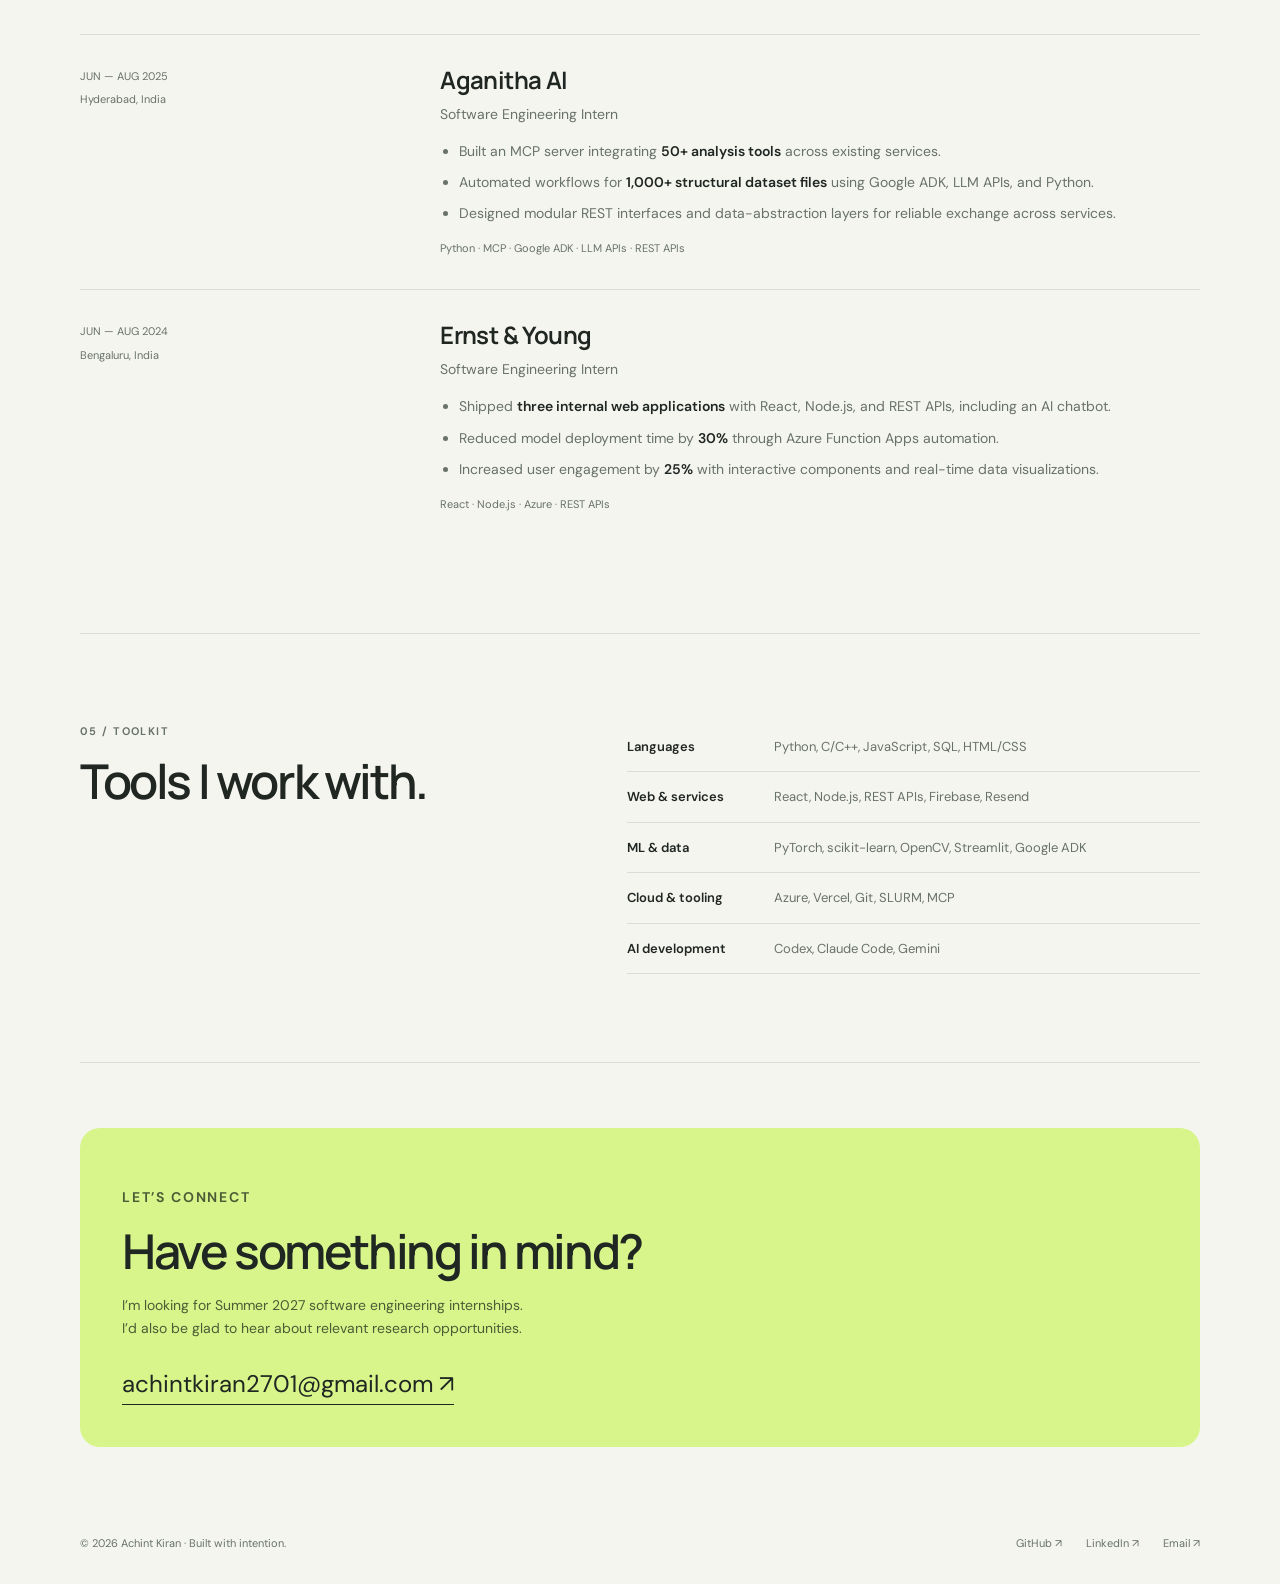
==== commit feb71f08: "Balance logo sizes and force text-style arrows on iOS Co-Authored-By: Claude Sonnet 5.5 <noreply@ant" ====
--- a/index.html
+++ b/index.html
@@ -11,10 +11,10 @@
   <meta property="og:url" content="https://achintk27.github.io/portfolio/">
   <title>Achint Kiran — Software Engineer</title>
   <link rel="icon" href="data:image/svg+xml,%3Csvg xmlns='http://www.w3.org/2000/svg' viewBox='0 0 40 40'%3E%3Crect width='40' height='40' rx='8' fill='%23252b28'/%3E%3Ctext x='20' y='27' text-anchor='middle' font-family='Georgia' font-size='25' fill='%23f8f7f4'%3Ea%3C/text%3E%3C/svg%3E">
-  <link rel="stylesheet" href="style.css?v=20261011">
-  <script src="projects.js?v=20261011" defer></script>
+  <link rel="stylesheet" href="style.css?v=20261011d">
+  <script src="projects.js?v=20261011d" defer></script>
 </head>
-<body><a class="skip-link" href="#main">Skip to content</a><header class="site-header"><a class="wordmark" href="index.html" aria-label="Achint Kiran home">AK<span>.</span></a><nav aria-label="Main navigation"><a href="projects.html">Projects</a><a href="index.html#about">About</a><a href="index.html#experience">Experience</a><a class="resume-link" href="Achint-Kiran-Resume.pdf?v=20261011b" target="_blank" rel="noopener">Résumé ↗</a></nav></header><main id="main"><section id="home" class="intro"><div class="hero-top"><p class="eyebrow">ACHINT KIRAN / SOFTWARE ENGINEER</p><span class="availability"><i></i> Open to Summer 2027 internships</span></div><h1>Curiosity into code.<br><span>Ideas into products.</span></h1><div class="hero-bottom"><p>I’m Achint, a Computer Science master’s student at <strong>NYU</strong>. I build full-stack applications, AI integrations, and data pipelines—with a researcher’s curiosity and a focus on useful software.</p><a class="button" href="#projects">Explore my work <span>↘</span></a></div><div class="hero-socials"><a href="https://github.com/achintk27" target="_blank" rel="noopener"><span class="social-icon" aria-hidden="true">GH</span> GitHub ↗</a><a href="https://www.linkedin.com/in/achint-kiran" target="_blank" rel="noopener"><span class="social-icon linkedin-icon" aria-hidden="true">in</span> LinkedIn ↗</a></div><div class="hero-strip"><span>FULL-STACK DEVELOPMENT</span><span>AI & DATA SYSTEMS</span><span>RESEARCH → REAL-WORLD SOFTWARE</span></div><div class="experience-brands" aria-label="Previous internship organizations"><p class="eyebrow">EXPERIENCE AT</p><div class="brand-row"><a href="#experience" class="brand-logo brand-iisc"><img src="assets/logos/iisc.png" alt="Indian Institute of Science" height="64"></a><a href="#experience" class="brand-logo brand-aganitha"><img src="assets/logos/aganitha.png" alt="Aganitha AI" height="64"></a><a href="#experience" class="brand-logo brand-ey"><img src="assets/logos/ey.png" alt="Ernst &amp; Young" height="58"></a></div></div></section><section id="projects" class="section"><div class="section-heading"><div><p class="eyebrow">01 / SELECTED PROJECTS</p><h2>Built to be useful<span>.</span></h2></div><a class="section-link" href="projects.html">All projects <span>↗</span></a></div><div class="project-grid"><article class="project-card" data-category="Full-stack" data-search="Lab Equipment Scheduling React Node.js Firebase Vercel"><a class="project-cover-link" href="lab-scheduling.html" aria-label="View Lab Equipment Scheduling"><div class="cover booking" aria-hidden="true"><div class="mock-window"><div class="mock-top"><span class="mini-logo">L /</span> Workspace <span class="mock-status">● Connected</span></div><div class="mock-body"><span class="micro">EQUIPMENT / RESERVATIONS</span><h4>A little less waiting.<br>A lot more doing.</h4><div class="calendar"><span>MON</span><span>TUE</span><span>WED</span><span>THU</span><span>FRI</span><i></i><i class="slot">09:00</i><i></i><i></i><i></i><i></i><i></i><i class="slot">11:30</i><i></i><i></i></div><div class="confirm">✓ &nbsp; Your next session, sorted.</div></div></div><span class="cover-note">Interface concept</span></div><span class="view-project">View project ↗</span></a><div class="card-meta"><span>01 / Full-stack</span><span>200+ users supported</span></div><h3><a href="lab-scheduling.html">Lab Equipment Scheduling <span>↗</span></a></h3><p>Making shared equipment easier to book. A full-stack platform built for students and researchers.</p><ul class="tags"><li>React</li><li>Node.js</li><li>Firebase</li><li>Vercel</li></ul></article><article class="project-card" data-category="Data & ML" data-search="Genome Analysis Pipeline Python React SQL Machine learning"><a class="project-cover-link" href="genome-pipeline.html" aria-label="View Genome Analysis Pipeline"><div class="cover pipeline" aria-hidden="true"><div class="orbit orbit-one"></div><div class="orbit orbit-two"></div><div class="pipeline-diagram"><span class="file-node">FASTA <b>+</b> VCF</span><span class="flow-line">↓</span><span class="core-node">G<span>Parse. Filter. Learn.</span></span><span class="flow-line">↓</span><div class="output-nodes"><span>Features</span><span>Classification</span></div></div><span class="cover-note">Pipeline illustration</span></div><span class="view-project">View project ↗</span></a><div class="card-meta"><span>02 / Data & ML</span><span>50% faster processing</span></div><h3><a href="genome-pipeline.html">Genome Analysis Pipeline <span>↗</span></a></h3><p>From raw genomic files to structured features. An automated workflow for analysis and machine learning.</p><ul class="tags"><li>Python</li><li>React</li><li>SQL</li><li>Machine learning</li></ul></article></div></section>  <section id="about" class="section about-section" aria-labelledby="about-title">
+<body><a class="skip-link" href="#main">Skip to content</a><header class="site-header"><a class="wordmark" href="index.html" aria-label="Achint Kiran home">AK<span>.</span></a><nav aria-label="Main navigation"><a href="projects.html">Projects</a><a href="index.html#about">About</a><a href="index.html#experience">Experience</a><a class="resume-link" href="Achint-Kiran-Resume.pdf?v=20261011b" target="_blank" rel="noopener">Résumé ↗︎</a></nav></header><main id="main"><section id="home" class="intro"><div class="hero-top"><p class="eyebrow">ACHINT KIRAN / SOFTWARE ENGINEER</p><span class="availability"><i></i> Open to Summer 2027 internships</span></div><h1>Curiosity into code.<br><span>Ideas into products.</span></h1><div class="hero-bottom"><p>I’m Achint, a Computer Science master’s student at <strong>NYU</strong>. I build full-stack applications, AI integrations, and data pipelines—with a researcher’s curiosity and a focus on useful software.</p><a class="button" href="#projects">Explore my work <span>↘︎</span></a></div><div class="hero-socials"><a href="https://github.com/achintk27" target="_blank" rel="noopener"><span class="social-icon" aria-hidden="true">GH</span> GitHub ↗︎</a><a href="https://www.linkedin.com/in/achint-kiran" target="_blank" rel="noopener"><span class="social-icon linkedin-icon" aria-hidden="true">in</span> LinkedIn ↗︎</a></div><div class="hero-strip"><span>FULL-STACK DEVELOPMENT</span><span>AI & DATA SYSTEMS</span><span>RESEARCH → REAL-WORLD SOFTWARE</span></div><div class="experience-brands" aria-label="Previous internship organizations"><p class="eyebrow">EXPERIENCE AT</p><div class="brand-row"><a href="#experience" class="brand-logo brand-iisc"><img src="assets/logos/iisc.png" alt="Indian Institute of Science" height="92"></a><a href="#experience" class="brand-logo brand-aganitha"><img src="assets/logos/aganitha.png" alt="Aganitha AI" height="50"></a><a href="#experience" class="brand-logo brand-ey"><img src="assets/logos/ey.png" alt="Ernst &amp; Young" height="70"></a></div></div></section><section id="projects" class="section"><div class="section-heading"><div><p class="eyebrow">01 / SELECTED PROJECTS</p><h2>Built to be useful<span>.</span></h2></div><a class="section-link" href="projects.html">All projects <span>↗︎</span></a></div><div class="project-grid"><article class="project-card" data-category="Full-stack" data-search="Lab Equipment Scheduling React Node.js Firebase Vercel"><a class="project-cover-link" href="lab-scheduling.html" aria-label="View Lab Equipment Scheduling"><div class="cover booking" aria-hidden="true"><div class="mock-window"><div class="mock-top"><span class="mini-logo">L /</span> Workspace <span class="mock-status">● Connected</span></div><div class="mock-body"><span class="micro">EQUIPMENT / RESERVATIONS</span><h4>A little less waiting.<br>A lot more doing.</h4><div class="calendar"><span>MON</span><span>TUE</span><span>WED</span><span>THU</span><span>FRI</span><i></i><i class="slot">09:00</i><i></i><i></i><i></i><i></i><i></i><i class="slot">11:30</i><i></i><i></i></div><div class="confirm">✓ &nbsp; Your next session, sorted.</div></div></div><span class="cover-note">Interface concept</span></div><span class="view-project">View project ↗︎</span></a><div class="card-meta"><span>01 / Full-stack</span><span>200+ users supported</span></div><h3><a href="lab-scheduling.html">Lab Equipment Scheduling <span>↗︎</span></a></h3><p>Making shared equipment easier to book. A full-stack platform built for students and researchers.</p><ul class="tags"><li>React</li><li>Node.js</li><li>Firebase</li><li>Vercel</li></ul></article><article class="project-card" data-category="Data & ML" data-search="Genome Analysis Pipeline Python React SQL Machine learning"><a class="project-cover-link" href="genome-pipeline.html" aria-label="View Genome Analysis Pipeline"><div class="cover pipeline" aria-hidden="true"><div class="orbit orbit-one"></div><div class="orbit orbit-two"></div><div class="pipeline-diagram"><span class="file-node">FASTA <b>+</b> VCF</span><span class="flow-line">↓</span><span class="core-node">G<span>Parse. Filter. Learn.</span></span><span class="flow-line">↓</span><div class="output-nodes"><span>Features</span><span>Classification</span></div></div><span class="cover-note">Pipeline illustration</span></div><span class="view-project">View project ↗︎</span></a><div class="card-meta"><span>02 / Data & ML</span><span>50% faster processing</span></div><h3><a href="genome-pipeline.html">Genome Analysis Pipeline <span>↗︎</span></a></h3><p>From raw genomic files to structured features. An automated workflow for analysis and machine learning.</p><ul class="tags"><li>Python</li><li>React</li><li>SQL</li><li>Machine learning</li></ul></article></div></section>  <section id="about" class="section about-section" aria-labelledby="about-title">
     <div><p class="eyebrow">02 / ABOUT</p><h2 id="about-title">A hands-on route<br>into software.</h2></div>
     <div class="about-copy"><p>I got into computer science by building things: a scheduling platform for my university, internal web applications at EY, and an MCP server connecting analysis tools at Aganitha AI.</p><p>Alongside my undergraduate degree, I completed a Computer Science and Engineering minor. I’m now pursuing an MS in Computer Science at NYU, bringing that practical experience into algorithms, computer vision, and new projects.</p><p>My main focus is software engineering. I’m also interested in research that brings machine learning and reliable data systems together.</p></div>
   </section>
@@ -28,7 +28,7 @@
   </section>
 
   <section id="experience" class="section" aria-labelledby="experience-title">
-    <div class="section-heading"><div><p class="eyebrow">04 / EXPERIENCE</p><h2 id="experience-title">Work experience.</h2></div><a class="section-link" href="Achint-Kiran-Resume.pdf?v=20261011b" target="_blank" rel="noopener">Full résumé ↗</a></div>
+    <div class="section-heading"><div><p class="eyebrow">04 / EXPERIENCE</p><h2 id="experience-title">Work experience.</h2></div><a class="section-link" href="Achint-Kiran-Resume.pdf?v=20261011b" target="_blank" rel="noopener">Full résumé ↗︎</a></div>
     <div class="experience-list">
       <article class="experience-entry"><div class="experience-date"><span>JAN — JUN 2026</span><span>Bengaluru, India</span></div><div class="experience-content"><h3>Indian Institute of Science <span class="role-tag">Research</span></h3><p class="role">Machine Learning Research Intern</p><ul><li>Adapted and retrained GNoMIX for South Asian genomic data; achieved <strong>98% accuracy on held-out test data</strong> using probability calibration.</li><li>Built Python and R pipelines for quality control and feature extraction.</li><li>Processed <strong>2 TB of genomic data</strong> on an HPC cluster, orchestrating 170+ CPU-hours with SLURM.</li></ul><p class="stack">Python · R · Machine learning · HPC / SLURM</p></div></article>
       <article class="experience-entry"><div class="experience-date"><span>JUN — AUG 2025</span><span>Hyderabad, India</span></div><div class="experience-content"><h3>Aganitha AI</h3><p class="role">Software Engineering Intern</p><ul><li>Built an MCP server integrating <strong>50+ analysis tools</strong> across existing services.</li><li>Automated workflows for <strong>1,000+ structural dataset files</strong> using Google ADK, LLM APIs, and Python.</li><li>Designed modular REST interfaces and data-abstraction layers for reliable exchange across services.</li></ul><p class="stack">Python · MCP · Google ADK · LLM APIs · REST APIs</p></div></article>
@@ -41,5 +41,5 @@
     <dl class="skills-list"><div><dt>Languages</dt><dd>Python, C/C++, JavaScript, SQL, HTML/CSS</dd></div><div><dt>Web & services</dt><dd>React, Node.js, REST APIs, Firebase, Resend</dd></div><div><dt>ML & data</dt><dd>PyTorch, scikit-learn, OpenCV, Streamlit, Google ADK</dd></div><div><dt>Cloud & tooling</dt><dd>Azure, Vercel, Git, SLURM, MCP</dd></div><div><dt>AI development</dt><dd>Codex, Claude Code, Gemini</dd></div></dl>
   </section>
 
-  <section id="contact" class="section contact-section" aria-labelledby="contact-title"><div><p class="eyebrow">LET’S CONNECT</p><h2 id="contact-title">Have something in mind?</h2><p>I’m looking for Summer 2027 software engineering internships.<br>I’d also be glad to hear about relevant research opportunities.</p></div><a class="contact-email" href="mailto:achintkiran2701@gmail.com">achintkiran2701@gmail.com <span aria-hidden="true">↗</span></a></section>
-</main><footer class="site-footer"><span>© 2026 Achint Kiran · Built with intention.</span><div><a href="https://github.com/achintk27">GitHub ↗</a><a href="https://www.linkedin.com/in/achint-kiran">LinkedIn ↗</a><a href="mailto:achintkiran2701@gmail.com">Email ↗</a></div></footer></body></html>+  <section id="contact" class="section contact-section" aria-labelledby="contact-title"><div><p class="eyebrow">LET’S CONNECT</p><h2 id="contact-title">Have something in mind?</h2><p>I’m looking for Summer 2027 software engineering internships.<br>I’d also be glad to hear about relevant research opportunities.</p></div><a class="contact-email" href="mailto:achintkiran2701@gmail.com">achintkiran2701@gmail.com <span aria-hidden="true">↗︎</span></a></section>
+</main><footer class="site-footer"><span>© 2026 Achint Kiran · Built with intention.</span><div><a href="https://github.com/achintk27">GitHub ↗︎</a><a href="https://www.linkedin.com/in/achint-kiran">LinkedIn ↗︎</a><a href="mailto:achintkiran2701@gmail.com">Email ↗︎</a></div></footer></body></html>
--- a/style.css
+++ b/style.css
@@ -1,4 +1,4 @@
 @import url('https://fonts.googleapis.com/css2?family=DM+Sans:wght@400;450;500;600;650;700&family=Manrope:wght@400;500;600;650;700;750;800&display=swap');
-:root{--bg:#f5f5f0;--ink:#202622;--muted:#68716a;--line:#d9ddd5;--accent:#d7f58a;--radius:20px}*{box-sizing:border-box}html{scroll-behavior:smooth;scroll-padding-top:100px}body{margin:0;background:var(--bg);color:var(--ink);font-family:'DM Sans',sans-serif;font-size:16px;line-height:1.65}a{color:inherit;text-decoration:none}button,input{font:inherit}button,a,input{ -webkit-tap-highlight-color:transparent}a:focus-visible,button:focus-visible,input:focus-visible,summary:focus-visible{outline:3px solid #55802a;outline-offset:5px}a:hover{color:#507124}h1,h2,h3,h4,p{margin:0}h1,h2,h3,h4{font-family:Manrope,sans-serif;line-height:1.12;letter-spacing:-.05em}h1{font-size:clamp(46px,6.7vw,88px);font-weight:650}h2{font-size:clamp(32px,4vw,48px);font-weight:600}h3{font-size:25px;font-weight:650}p{color:var(--muted)}strong{color:var(--ink);font-weight:600}.site-header,main,.site-footer{max-width:1200px;margin:auto;padding-left:40px;padding-right:40px}.site-header{height:104px;display:flex;align-items:center;justify-content:space-between;border-bottom:1px solid var(--line)}.wordmark{font-family:Manrope,sans-serif;font-size:30px;font-weight:800;letter-spacing:-3px}.wordmark span{color:#70963e}.site-header nav{display:flex;gap:32px;align-items:center;font-size:14px;font-weight:600}.resume-link{border:1px solid var(--ink);border-radius:40px;padding:10px 20px}.intro{padding-top:65px}.hero-top{display:flex;justify-content:space-between;align-items:center;margin-bottom:38px}.eyebrow{font-size:11px;letter-spacing:.13em;font-weight:650;color:var(--muted)}.availability{display:inline-flex;align-items:center;gap:8px;font-size:12px;color:#526144}.availability i{width:7px;height:7px;border-radius:100%;background:#63883b;box-shadow:0 0 0 4px #e7eddc}.intro h1>span,.collection-intro h1>span{color:#7c867c}.hero-bottom{display:flex;justify-content:space-between;align-items:center;gap:60px;margin-top:36px}.hero-bottom p{font-size:17px;max-width:620px;line-height:1.8}.button{display:inline-flex;align-items:center;justify-content:space-between;gap:34px;background:var(--ink);color:#fff;border-radius:40px;padding:16px 24px;white-space:nowrap;font-size:14px;font-weight:600}.button:hover{background:#384835;color:white}.button span{color:var(--accent);font-size:24px;line-height:1}.hero-strip{display:flex;justify-content:space-between;border-top:1px solid var(--line);border-bottom:1px solid var(--line);margin-top:52px;padding:17px 0;font-size:10px;letter-spacing:.12em;color:#7b837a}.section{padding:88px 0;border-bottom:1px solid var(--line)}.section-heading{display:flex;align-items:flex-end;justify-content:space-between;gap:24px;margin-bottom:34px}.section-heading .eyebrow,.about-section .eyebrow,.skills-section .eyebrow{margin-bottom:14px}.section-heading h2 span{color:#7c9954}.section-link{font-size:14px;font-weight:600;border-bottom:1px solid var(--ink);padding-bottom:5px;white-space:nowrap}.section-link span{margin-left:28px}.project-grid{display:grid;grid-template-columns:repeat(2,minmax(0,1fr));gap:38px}.project-card{min-width:0}.project-cover-link{position:relative;display:block;border-radius:var(--radius);overflow:hidden}.cover{position:relative;aspect-ratio:1.4;overflow:hidden;border-radius:var(--radius);display:flex;align-items:center;justify-content:center;isolation:isolate}.booking{background:#dce6d1}.mock-window{width:79%;background:#fcfdf9;border-radius:10px;box-shadow:0 25px 50px #45603d28;transform:rotate(-3deg);transition:transform .4s ease}.mock-top{display:flex;align-items:center;gap:12px;padding:11px 16px;border-bottom:1px solid #e8ece4;font-size:9px;color:#68716a}.mini-logo{background:#294438;color:#d4e7a7;padding:3px 6px;border-radius:4px;font-weight:700}.mock-status{margin-left:auto;font-size:7px;color:#608151}.mock-body{padding:23px}.micro{font-size:6px;letter-spacing:.1em;color:#8b9589}.mock-body h4{font-size:21px;margin:9px 0 20px;letter-spacing:-.035em}.calendar{display:grid;grid-template-columns:repeat(5,1fr);gap:4px;font-size:6px;color:#969f91;text-align:center}.calendar i{background:#eff2e9;height:24px;border-radius:3px}.calendar .slot{background:#d7ecae;color:#48602e;font-style:normal;padding-top:6px}.confirm{font-size:8px;color:#476334;margin-top:15px}.cover-note{position:absolute;bottom:12px;left:17px;font-size:8px;letter-spacing:.08em;color:#55634f}.pipeline{background:#242f2c}.pipeline .cover-note{color:#94aaa0}.orbit{position:absolute;border:1px solid #53665a55;border-radius:50%;width:360px;height:360px;transform:rotate(-30deg) scaleX(1.5);z-index:-1}.orbit-two{width:250px;height:250px;transform:rotate(35deg) scaleX(1.4)}.pipeline-diagram{display:flex;align-items:center;flex-direction:column;gap:8px}.file-node,.output-nodes span{font:10px monospace;color:#c3d4c9;border:1px solid #617667;border-radius:7px;background:#293b31;padding:8px 18px}.file-node b{margin:0 12px;color:#6e8978}.flow-line{color:#839c86}.core-node{font-family:Manrope,sans-serif;font-size:48px;font-weight:700;text-align:center;color:#d7f58a;background:linear-gradient(145deg,#496348,#2c402f);border:1px solid #7c986c;border-radius:18px;padding:2px 34px 14px;box-shadow:0 0 60px #c2ee6930}.core-node span{display:block;font-size:9px;color:#c8dabb;font-weight:400;letter-spacing:.02em}.output-nodes{display:flex;gap:12px}.view-project{position:absolute;bottom:18px;right:18px;background:white;border-radius:40px;padding:10px 17px;font-size:12px;opacity:0;transform:translateY(8px);transition:.25s}.project-cover-link:hover .view-project,.project-cover-link:focus-visible .view-project{opacity:1;transform:none}.project-cover-link:hover .mock-window{transform:rotate(0deg) scale(1.03)}.card-meta{display:flex;justify-content:space-between;gap:8px;font-size:10px;letter-spacing:.035em;color:var(--muted);margin-top:22px}.project-card h3{margin:10px 0 12px;font-size:24px;letter-spacing:-.035em}.project-card h3 a{display:flex;justify-content:space-between}.project-card h3 span{font-size:20px;color:#77836c}.project-card p{font-size:14px;max-width:440px}.tags{list-style:none;display:flex;flex-wrap:wrap;gap:7px;margin:18px 0 0;padding:0}.tags li{font-size:10px;border:1px solid var(--line);border-radius:20px;padding:4px 10px;color:#65705e}.about-section,.skills-section{display:grid;grid-template-columns:1fr 1.2fr;gap:70px}.about-copy p+p{margin-top:20px}.education-grid{display:grid;grid-template-columns:1fr 1fr;gap:24px}.education-entry{border:1px solid var(--line);border-radius:16px;padding:28px}.education-top{display:flex;justify-content:space-between;align-items:center;margin-bottom:24px}.school-mark{font-size:12px;font-weight:700;border:1px solid var(--line);border-radius:8px;padding:8px 10px}.nyu{color:#64319a}.pes{color:#315d80}.date,.location{font-size:12px;color:var(--muted)}.education-entry h3{font-size:23px;margin-bottom:12px}.degree{color:var(--ink)}.degree-minor{font-size:15px;color:var(--ink)}.coursework{font-size:12px;border-top:1px solid var(--line);margin-top:24px;padding-top:18px}.coursework span{display:block;font-size:10px;letter-spacing:.1em;text-transform:uppercase;margin-bottom:6px}.experience-entry{display:grid;grid-template-columns:1fr 2.3fr;gap:30px;padding:32px 0;border-top:1px solid var(--line)}.experience-date{display:flex;flex-direction:column;font-size:11px;color:var(--muted);gap:5px}.experience-content h3{font-size:24px;letter-spacing:-.025em}.role-tag{font-family:'DM Sans',sans-serif;font-size:10px;letter-spacing:0;padding:4px 8px;border-radius:20px;background:#e5eadf;vertical-align:middle;margin-left:8px}.role{font-size:14px;margin-top:9px}.experience-content ul{padding-left:19px;color:var(--muted);font-size:14px}.experience-content li+li{margin-top:8px}.stack{font-size:11px}.skills-list{margin:0}.skills-list>div{display:grid;grid-template-columns:135px 1fr;border-bottom:1px solid var(--line);padding:14px 0;font-size:13px;gap:12px}.skills-list dt{font-weight:600}.skills-list dd{margin:0;color:var(--muted)}.contact-section{background:var(--accent);border-radius:20px;border:0;padding:42px;margin:65px 0}.contact-section .eyebrow{margin-bottom:15px}.contact-section p{margin-top:16px;color:#4c5c37;font-size:14px}.contact-email{display:inline-block;margin-top:24px;font-size:clamp(14px,2vw,24px);border-bottom:1px solid}.site-footer{display:flex;justify-content:space-between;gap:20px;padding-top:22px;padding-bottom:32px;font-size:11px;color:var(--muted)}.site-footer>div{display:flex;gap:24px}.collection-intro{padding:65px 0 45px}.collection-intro h1{font-size:clamp(44px,6vw,72px);margin:24px 0}.collection{padding-bottom:60px}.project-tools{display:flex;justify-content:space-between;gap:20px;padding:24px 0;border-top:1px solid var(--line)}.filters{display:flex;gap:8px;flex-wrap:wrap}.filters button{background:transparent;border:1px solid var(--line);border-radius:30px;padding:9px 17px;font-size:12px;color:var(--muted);cursor:pointer}.filters button.active{background:var(--ink);color:white;border-color:var(--ink)}input{background:transparent;border:1px solid var(--line);border-radius:30px;padding:10px 17px;font-size:12px;width:240px}.result-count{font-size:11px;margin-bottom:22px}.collection-end{margin-top:65px;border-top:1px solid var(--line);padding-top:38px}.collection-end h2{font-size:30px}.collection-end p{margin:12px 0;font-size:14px}.collection-end a{font-size:13px;border-bottom:1px solid}.detail{padding-top:40px;padding-bottom:75px}.back-link{font-size:12px;color:var(--muted)}.detail-heading{max-width:850px;padding:45px 0}.detail-heading h1{font-size:clamp(42px,6vw,72px);margin:18px 0}.detail-heading p:not(.eyebrow){max-width:610px}.detail-heading .button{margin-top:25px}.detail>.cover{aspect-ratio:2.3}.detail .mock-window{width:47%}.detail .mock-body{padding:30px}.detail-layout{display:grid;grid-template-columns:1fr 2fr;gap:70px;margin:65px 0}.detail-metric{margin-top:40px}.detail-metric strong{display:block;font-size:50px;letter-spacing:-.05em}.detail-metric span{font-size:13px;color:var(--muted)}.detail-copy section+section{margin-top:45px}.detail-copy h2{font-size:32px;margin:12px 0 20px}.detail-copy p{font-size:15px}.sr-only,.skip-link:not(:focus){position:absolute;width:1px;height:1px;overflow:hidden;clip:rect(0,0,0,0)}.skip-link:focus{position:fixed;top:10px;left:10px;background:white;padding:12px;z-index:10}[hidden]{display:none!important}@media(hover:none){.view-project{opacity:1;transform:none}}@media(min-width:1450px){.intro{padding-top:85px}}@media(max-width:760px){.site-header,main,.site-footer{padding-left:22px;padding-right:22px}.site-header{height:80px}.site-header nav{gap:18px;font-size:12px}.site-header nav a:nth-child(2),.site-header nav a:nth-child(3){display:none}.resume-link{padding:8px 14px}.hero-top{display:block;margin-bottom:28px}.hero-top .availability{margin-top:16px;font-size:11px}.intro{padding-top:36px}.intro h1{font-size:clamp(40px,8.6vw,64px)}.hero-bottom{display:block;margin-top:24px}.hero-bottom p{font-size:15px}.hero-bottom .button{margin-top:24px}.hero-strip{gap:15px;font-size:8px;margin-top:36px}.hero-strip span:last-child{display:none}.section{padding:52px 0}.section-heading{align-items:center}.section-heading h2{font-size:32px}.section-link{font-size:12px}.section-link span{margin-left:5px}.project-grid,.education-grid{grid-template-columns:1fr;gap:38px}.project-card h3{font-size:24px}.cover{aspect-ratio:1.4}.about-section,.skills-section{grid-template-columns:1fr;gap:24px}.about-section h2 br{display:none}.experience-entry{grid-template-columns:1fr;gap:16px;padding:25px 0}.experience-date{flex-direction:row;justify-content:space-between}.experience-content h3{font-size:22px}.contact-section{padding:25px;margin:40px 0}.contact-section h2{font-size:32px}.site-footer{display:block;font-size:10px}.site-footer>div{margin-top:14px}.project-tools{flex-direction:column}.project-tools input{width:100%}.collection-intro{padding-top:38px}.collection-intro p{font-size:14px}.detail-layout{grid-template-columns:1fr;gap:35px;margin:35px 0}.detail-layout aside{display:flex;flex-wrap:wrap;align-items:center;gap:12px}.detail-layout aside>.eyebrow{width:100%}.detail-metric{margin-top:10px;width:100%}.detail-metric strong{font-size:35px;display:inline;margin-right:10px}.detail>.cover{aspect-ratio:1.3}.detail .mock-window{width:80%}.detail .mock-body{padding:20px}.detail-heading{padding:30px 0}.skills-list>div{grid-template-columns:115px 1fr}}@media(prefers-reduced-motion:reduce){html{scroll-behavior:auto}*,*::before,*::after{transition:none!important;animation:none!important}}
+:root{--bg:#f5f5f0;--ink:#202622;--muted:#68716a;--line:#d9ddd5;--accent:#d7f58a;--radius:20px}*{box-sizing:border-box}html{scroll-behavior:smooth;scroll-padding-top:100px}body{margin:0;background:var(--bg);color:var(--ink);font-family:'DM Sans',sans-serif;font-size:16px;line-height:1.65;font-variant-emoji:text}a{color:inherit;text-decoration:none}button,input{font:inherit}button,a,input{ -webkit-tap-highlight-color:transparent}a:focus-visible,button:focus-visible,input:focus-visible,summary:focus-visible{outline:3px solid #55802a;outline-offset:5px}a:hover{color:#507124}h1,h2,h3,h4,p{margin:0}h1,h2,h3,h4{font-family:Manrope,sans-serif;line-height:1.12;letter-spacing:-.05em}h1{font-size:clamp(46px,6.7vw,88px);font-weight:650}h2{font-size:clamp(32px,4vw,48px);font-weight:600}h3{font-size:25px;font-weight:650}p{color:var(--muted)}strong{color:var(--ink);font-weight:600}.site-header,main,.site-footer{max-width:1200px;margin:auto;padding-left:40px;padding-right:40px}.site-header{height:104px;display:flex;align-items:center;justify-content:space-between;border-bottom:1px solid var(--line)}.wordmark{font-family:Manrope,sans-serif;font-size:30px;font-weight:800;letter-spacing:-3px}.wordmark span{color:#70963e}.site-header nav{display:flex;gap:32px;align-items:center;font-size:14px;font-weight:600}.resume-link{border:1px solid var(--ink);border-radius:40px;padding:10px 20px}.intro{padding-top:65px}.hero-top{display:flex;justify-content:space-between;align-items:center;margin-bottom:38px}.eyebrow{font-size:11px;letter-spacing:.13em;font-weight:650;color:var(--muted)}.availability{display:inline-flex;align-items:center;gap:8px;font-size:12px;color:#526144}.availability i{width:7px;height:7px;border-radius:100%;background:#63883b;box-shadow:0 0 0 4px #e7eddc}.intro h1>span,.collection-intro h1>span{color:#7c867c}.hero-bottom{display:flex;justify-content:space-between;align-items:center;gap:60px;margin-top:36px}.hero-bottom p{font-size:17px;max-width:620px;line-height:1.8}.button{display:inline-flex;align-items:center;justify-content:space-between;gap:34px;background:var(--ink);color:#fff;border-radius:40px;padding:16px 24px;white-space:nowrap;font-size:14px;font-weight:600}.button:hover{background:#384835;color:white}.button span{color:var(--accent);font-size:24px;line-height:1}.hero-strip{display:flex;justify-content:space-between;border-top:1px solid var(--line);border-bottom:1px solid var(--line);margin-top:52px;padding:17px 0;font-size:10px;letter-spacing:.12em;color:#7b837a}.section{padding:88px 0;border-bottom:1px solid var(--line)}.section-heading{display:flex;align-items:flex-end;justify-content:space-between;gap:24px;margin-bottom:34px}.section-heading .eyebrow,.about-section .eyebrow,.skills-section .eyebrow{margin-bottom:14px}.section-heading h2 span{color:#7c9954}.section-link{font-size:14px;font-weight:600;border-bottom:1px solid var(--ink);padding-bottom:5px;white-space:nowrap}.section-link span{margin-left:28px}.project-grid{display:grid;grid-template-columns:repeat(2,minmax(0,1fr));gap:38px}.project-card{min-width:0}.project-cover-link{position:relative;display:block;border-radius:var(--radius);overflow:hidden}.cover{position:relative;aspect-ratio:1.4;overflow:hidden;border-radius:var(--radius);display:flex;align-items:center;justify-content:center;isolation:isolate}.booking{background:#dce6d1}.mock-window{width:79%;background:#fcfdf9;border-radius:10px;box-shadow:0 25px 50px #45603d28;transform:rotate(-3deg);transition:transform .4s ease}.mock-top{display:flex;align-items:center;gap:12px;padding:11px 16px;border-bottom:1px solid #e8ece4;font-size:9px;color:#68716a}.mini-logo{background:#294438;color:#d4e7a7;padding:3px 6px;border-radius:4px;font-weight:700}.mock-status{margin-left:auto;font-size:7px;color:#608151}.mock-body{padding:23px}.micro{font-size:6px;letter-spacing:.1em;color:#8b9589}.mock-body h4{font-size:21px;margin:9px 0 20px;letter-spacing:-.035em}.calendar{display:grid;grid-template-columns:repeat(5,1fr);gap:4px;font-size:6px;color:#969f91;text-align:center}.calendar i{background:#eff2e9;height:24px;border-radius:3px}.calendar .slot{background:#d7ecae;color:#48602e;font-style:normal;padding-top:6px}.confirm{font-size:8px;color:#476334;margin-top:15px}.cover-note{position:absolute;bottom:12px;left:17px;font-size:8px;letter-spacing:.08em;color:#55634f}.pipeline{background:#242f2c}.pipeline .cover-note{color:#94aaa0}.orbit{position:absolute;border:1px solid #53665a55;border-radius:50%;width:360px;height:360px;transform:rotate(-30deg) scaleX(1.5);z-index:-1}.orbit-two{width:250px;height:250px;transform:rotate(35deg) scaleX(1.4)}.pipeline-diagram{display:flex;align-items:center;flex-direction:column;gap:8px}.file-node,.output-nodes span{font:10px monospace;color:#c3d4c9;border:1px solid #617667;border-radius:7px;background:#293b31;padding:8px 18px}.file-node b{margin:0 12px;color:#6e8978}.flow-line{color:#839c86}.core-node{font-family:Manrope,sans-serif;font-size:48px;font-weight:700;text-align:center;color:#d7f58a;background:linear-gradient(145deg,#496348,#2c402f);border:1px solid #7c986c;border-radius:18px;padding:2px 34px 14px;box-shadow:0 0 60px #c2ee6930}.core-node span{display:block;font-size:9px;color:#c8dabb;font-weight:400;letter-spacing:.02em}.output-nodes{display:flex;gap:12px}.view-project{position:absolute;bottom:18px;right:18px;background:white;border-radius:40px;padding:10px 17px;font-size:12px;opacity:0;transform:translateY(8px);transition:.25s}.project-cover-link:hover .view-project,.project-cover-link:focus-visible .view-project{opacity:1;transform:none}.project-cover-link:hover .mock-window{transform:rotate(0deg) scale(1.03)}.card-meta{display:flex;justify-content:space-between;gap:8px;font-size:10px;letter-spacing:.035em;color:var(--muted);margin-top:22px}.project-card h3{margin:10px 0 12px;font-size:24px;letter-spacing:-.035em}.project-card h3 a{display:flex;justify-content:space-between}.project-card h3 span{font-size:20px;color:#77836c}.project-card p{font-size:14px;max-width:440px}.tags{list-style:none;display:flex;flex-wrap:wrap;gap:7px;margin:18px 0 0;padding:0}.tags li{font-size:10px;border:1px solid var(--line);border-radius:20px;padding:4px 10px;color:#65705e}.about-section,.skills-section{display:grid;grid-template-columns:1fr 1.2fr;gap:70px}.about-copy p+p{margin-top:20px}.education-grid{display:grid;grid-template-columns:1fr 1fr;gap:24px}.education-entry{border:1px solid var(--line);border-radius:16px;padding:28px}.education-top{display:flex;justify-content:space-between;align-items:center;margin-bottom:24px}.school-mark{font-size:12px;font-weight:700;border:1px solid var(--line);border-radius:8px;padding:8px 10px}.nyu{color:#64319a}.pes{color:#315d80}.date,.location{font-size:12px;color:var(--muted)}.education-entry h3{font-size:23px;margin-bottom:12px}.degree{color:var(--ink)}.degree-minor{font-size:15px;color:var(--ink)}.coursework{font-size:12px;border-top:1px solid var(--line);margin-top:24px;padding-top:18px}.coursework span{display:block;font-size:10px;letter-spacing:.1em;text-transform:uppercase;margin-bottom:6px}.experience-entry{display:grid;grid-template-columns:1fr 2.3fr;gap:30px;padding:32px 0;border-top:1px solid var(--line)}.experience-date{display:flex;flex-direction:column;font-size:11px;color:var(--muted);gap:5px}.experience-content h3{font-size:24px;letter-spacing:-.025em}.role-tag{font-family:'DM Sans',sans-serif;font-size:10px;letter-spacing:0;padding:4px 8px;border-radius:20px;background:#e5eadf;vertical-align:middle;margin-left:8px}.role{font-size:14px;margin-top:9px}.experience-content ul{padding-left:19px;color:var(--muted);font-size:14px}.experience-content li+li{margin-top:8px}.stack{font-size:11px}.skills-list{margin:0}.skills-list>div{display:grid;grid-template-columns:135px 1fr;border-bottom:1px solid var(--line);padding:14px 0;font-size:13px;gap:12px}.skills-list dt{font-weight:600}.skills-list dd{margin:0;color:var(--muted)}.contact-section{background:var(--accent);border-radius:20px;border:0;padding:42px;margin:65px 0}.contact-section .eyebrow{margin-bottom:15px}.contact-section p{margin-top:16px;color:#4c5c37;font-size:14px}.contact-email{display:inline-block;margin-top:24px;font-size:clamp(14px,2vw,24px);border-bottom:1px solid}.site-footer{display:flex;justify-content:space-between;gap:20px;padding-top:22px;padding-bottom:32px;font-size:11px;color:var(--muted)}.site-footer>div{display:flex;gap:24px}.collection-intro{padding:65px 0 45px}.collection-intro h1{font-size:clamp(44px,6vw,72px);margin:24px 0}.collection{padding-bottom:60px}.project-tools{display:flex;justify-content:space-between;gap:20px;padding:24px 0;border-top:1px solid var(--line)}.filters{display:flex;gap:8px;flex-wrap:wrap}.filters button{background:transparent;border:1px solid var(--line);border-radius:30px;padding:9px 17px;font-size:12px;color:var(--muted);cursor:pointer}.filters button.active{background:var(--ink);color:white;border-color:var(--ink)}input{background:transparent;border:1px solid var(--line);border-radius:30px;padding:10px 17px;font-size:12px;width:240px}.result-count{font-size:11px;margin-bottom:22px}.collection-end{margin-top:65px;border-top:1px solid var(--line);padding-top:38px}.collection-end h2{font-size:30px}.collection-end p{margin:12px 0;font-size:14px}.collection-end a{font-size:13px;border-bottom:1px solid}.detail{padding-top:40px;padding-bottom:75px}.back-link{font-size:12px;color:var(--muted)}.detail-heading{max-width:850px;padding:45px 0}.detail-heading h1{font-size:clamp(42px,6vw,72px);margin:18px 0}.detail-heading p:not(.eyebrow){max-width:610px}.detail-heading .button{margin-top:25px}.detail>.cover{aspect-ratio:2.3}.detail .mock-window{width:47%}.detail .mock-body{padding:30px}.detail-layout{display:grid;grid-template-columns:1fr 2fr;gap:70px;margin:65px 0}.detail-metric{margin-top:40px}.detail-metric strong{display:block;font-size:50px;letter-spacing:-.05em}.detail-metric span{font-size:13px;color:var(--muted)}.detail-copy section+section{margin-top:45px}.detail-copy h2{font-size:32px;margin:12px 0 20px}.detail-copy p{font-size:15px}.sr-only,.skip-link:not(:focus){position:absolute;width:1px;height:1px;overflow:hidden;clip:rect(0,0,0,0)}.skip-link:focus{position:fixed;top:10px;left:10px;background:white;padding:12px;z-index:10}[hidden]{display:none!important}@media(hover:none){.view-project{opacity:1;transform:none}}@media(min-width:1450px){.intro{padding-top:85px}}@media(max-width:760px){.site-header,main,.site-footer{padding-left:22px;padding-right:22px}.site-header{height:80px}.site-header nav{gap:18px;font-size:12px}.site-header nav a:nth-child(2),.site-header nav a:nth-child(3){display:none}.resume-link{padding:8px 14px}.hero-top{display:block;margin-bottom:28px}.hero-top .availability{margin-top:16px;font-size:11px}.intro{padding-top:36px}.intro h1{font-size:clamp(40px,8.6vw,64px)}.hero-bottom{display:block;margin-top:24px}.hero-bottom p{font-size:15px}.hero-bottom .button{margin-top:24px}.hero-strip{gap:15px;font-size:8px;margin-top:36px}.hero-strip span:last-child{display:none}.section{padding:52px 0}.section-heading{align-items:center}.section-heading h2{font-size:32px}.section-link{font-size:12px}.section-link span{margin-left:5px}.project-grid,.education-grid{grid-template-columns:1fr;gap:38px}.project-card h3{font-size:24px}.cover{aspect-ratio:1.4}.about-section,.skills-section{grid-template-columns:1fr;gap:24px}.about-section h2 br{display:none}.experience-entry{grid-template-columns:1fr;gap:16px;padding:25px 0}.experience-date{flex-direction:row;justify-content:space-between}.experience-content h3{font-size:22px}.contact-section{padding:25px;margin:40px 0}.contact-section h2{font-size:32px}.site-footer{display:block;font-size:10px}.site-footer>div{margin-top:14px}.project-tools{flex-direction:column}.project-tools input{width:100%}.collection-intro{padding-top:38px}.collection-intro p{font-size:14px}.detail-layout{grid-template-columns:1fr;gap:35px;margin:35px 0}.detail-layout aside{display:flex;flex-wrap:wrap;align-items:center;gap:12px}.detail-layout aside>.eyebrow{width:100%}.detail-metric{margin-top:10px;width:100%}.detail-metric strong{font-size:35px;display:inline;margin-right:10px}.detail>.cover{aspect-ratio:1.3}.detail .mock-window{width:80%}.detail .mock-body{padding:20px}.detail-heading{padding:30px 0}.skills-list>div{grid-template-columns:115px 1fr}}@media(prefers-reduced-motion:reduce){html{scroll-behavior:auto}*,*::before,*::after{transition:none!important;animation:none!important}}
 /* Small profile polish: social links, internship wordmarks, university pennants. */
-.hero-socials{display:flex;gap:12px;margin-top:24px}.hero-socials a{display:inline-flex;gap:8px;align-items:center;font-size:13px;font-weight:600;border:1px solid var(--line);border-radius:30px;padding:8px 15px;background:#ffffff65}.hero-socials a:hover{border-color:#7e926a;background:#eaf0e2}.social-icon{font-size:16px;line-height:1}.linkedin-icon{font-family:Arial,sans-serif;font-size:11px;font-weight:700;background:#526348;color:white;border-radius:3px;padding:3px}.experience-brands{padding:27px 0 0}.experience-brands>.eyebrow{text-align:center;font-size:9px}.brand-row{display:flex;align-items:center;justify-content:space-between;gap:48px;padding-top:22px;max-width:860px;margin:0 auto}.brand-logo{display:flex;align-items:center;justify-content:center;flex:1}.brand-logo img{height:64px;width:auto;display:block;transition:transform .25s}.brand-logo:hover img,.brand-logo:focus-visible img{transform:translateY(-2px)}.brand-aganitha img{height:64px}.brand-ey img{height:58px}.school-pennant{width:108px;height:49px;display:inline-flex;align-items:center;padding:10px 22px 10px 10px;clip-path:polygon(0 0,100% 0,87% 50%,100% 100%,0 100%);border-left:3px solid currentColor}.school-pennant.nyu{background:#eee5f4}.school-pennant.nyu img{width:73px;mix-blend-mode:multiply}.school-pennant.pes{background:#34576e;color:#1e3d53}.school-pennant.pes img{width:71px;height:auto}@media(max-width:760px){.brand-row{gap:20px;justify-content:space-between}.brand-logo img{height:44px}.brand-aganitha img{height:44px}.brand-ey img{height:40px}.experience-brands{padding-top:22px}.hero-socials{margin-top:18px}}
+.hero-socials{display:flex;gap:12px;margin-top:24px}.hero-socials a{display:inline-flex;gap:8px;align-items:center;font-size:13px;font-weight:600;border:1px solid var(--line);border-radius:30px;padding:8px 15px;background:#ffffff65}.hero-socials a:hover{border-color:#7e926a;background:#eaf0e2}.social-icon{font-size:16px;line-height:1}.linkedin-icon{font-family:Arial,sans-serif;font-size:11px;font-weight:700;background:#526348;color:white;border-radius:3px;padding:3px}.experience-brands{padding:27px 0 0}.experience-brands>.eyebrow{text-align:center;font-size:9px}.brand-row{display:flex;align-items:center;justify-content:space-between;gap:48px;padding-top:22px;max-width:860px;margin:0 auto}.brand-logo{display:flex;align-items:center;justify-content:center;flex:1}.brand-logo img{height:92px;width:auto;display:block;transition:transform .25s}.brand-logo:hover img,.brand-logo:focus-visible img{transform:translateY(-2px)}.brand-aganitha img{height:50px}.brand-ey img{height:70px}.school-pennant{width:108px;height:49px;display:inline-flex;align-items:center;padding:10px 22px 10px 10px;clip-path:polygon(0 0,100% 0,87% 50%,100% 100%,0 100%);border-left:3px solid currentColor}.school-pennant.nyu{background:#eee5f4}.school-pennant.nyu img{width:73px;mix-blend-mode:multiply}.school-pennant.pes{background:#34576e;color:#1e3d53}.school-pennant.pes img{width:71px;height:auto}@media(max-width:760px){.brand-row{gap:20px;justify-content:space-between}.brand-logo img{height:64px}.brand-aganitha img{height:34px}.brand-ey img{height:50px}.experience-brands{padding-top:22px}.hero-socials{margin-top:18px}}
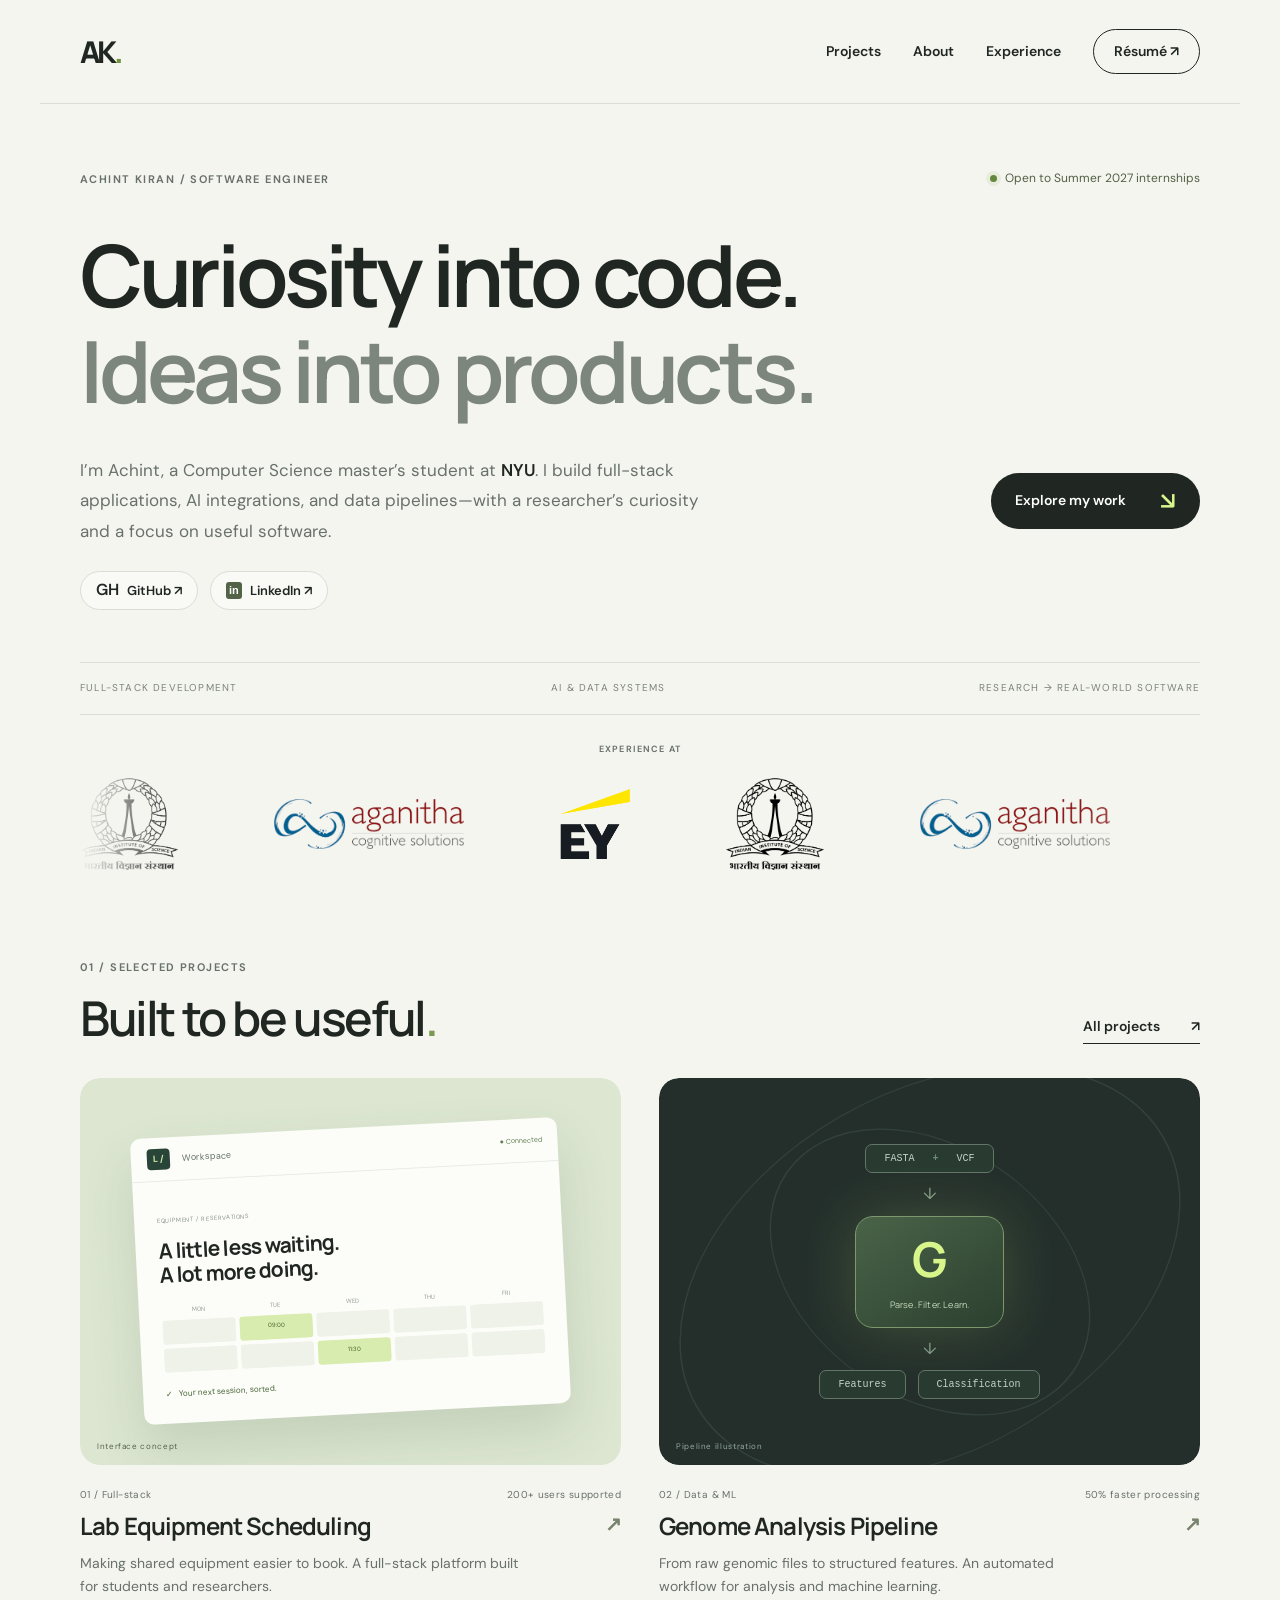
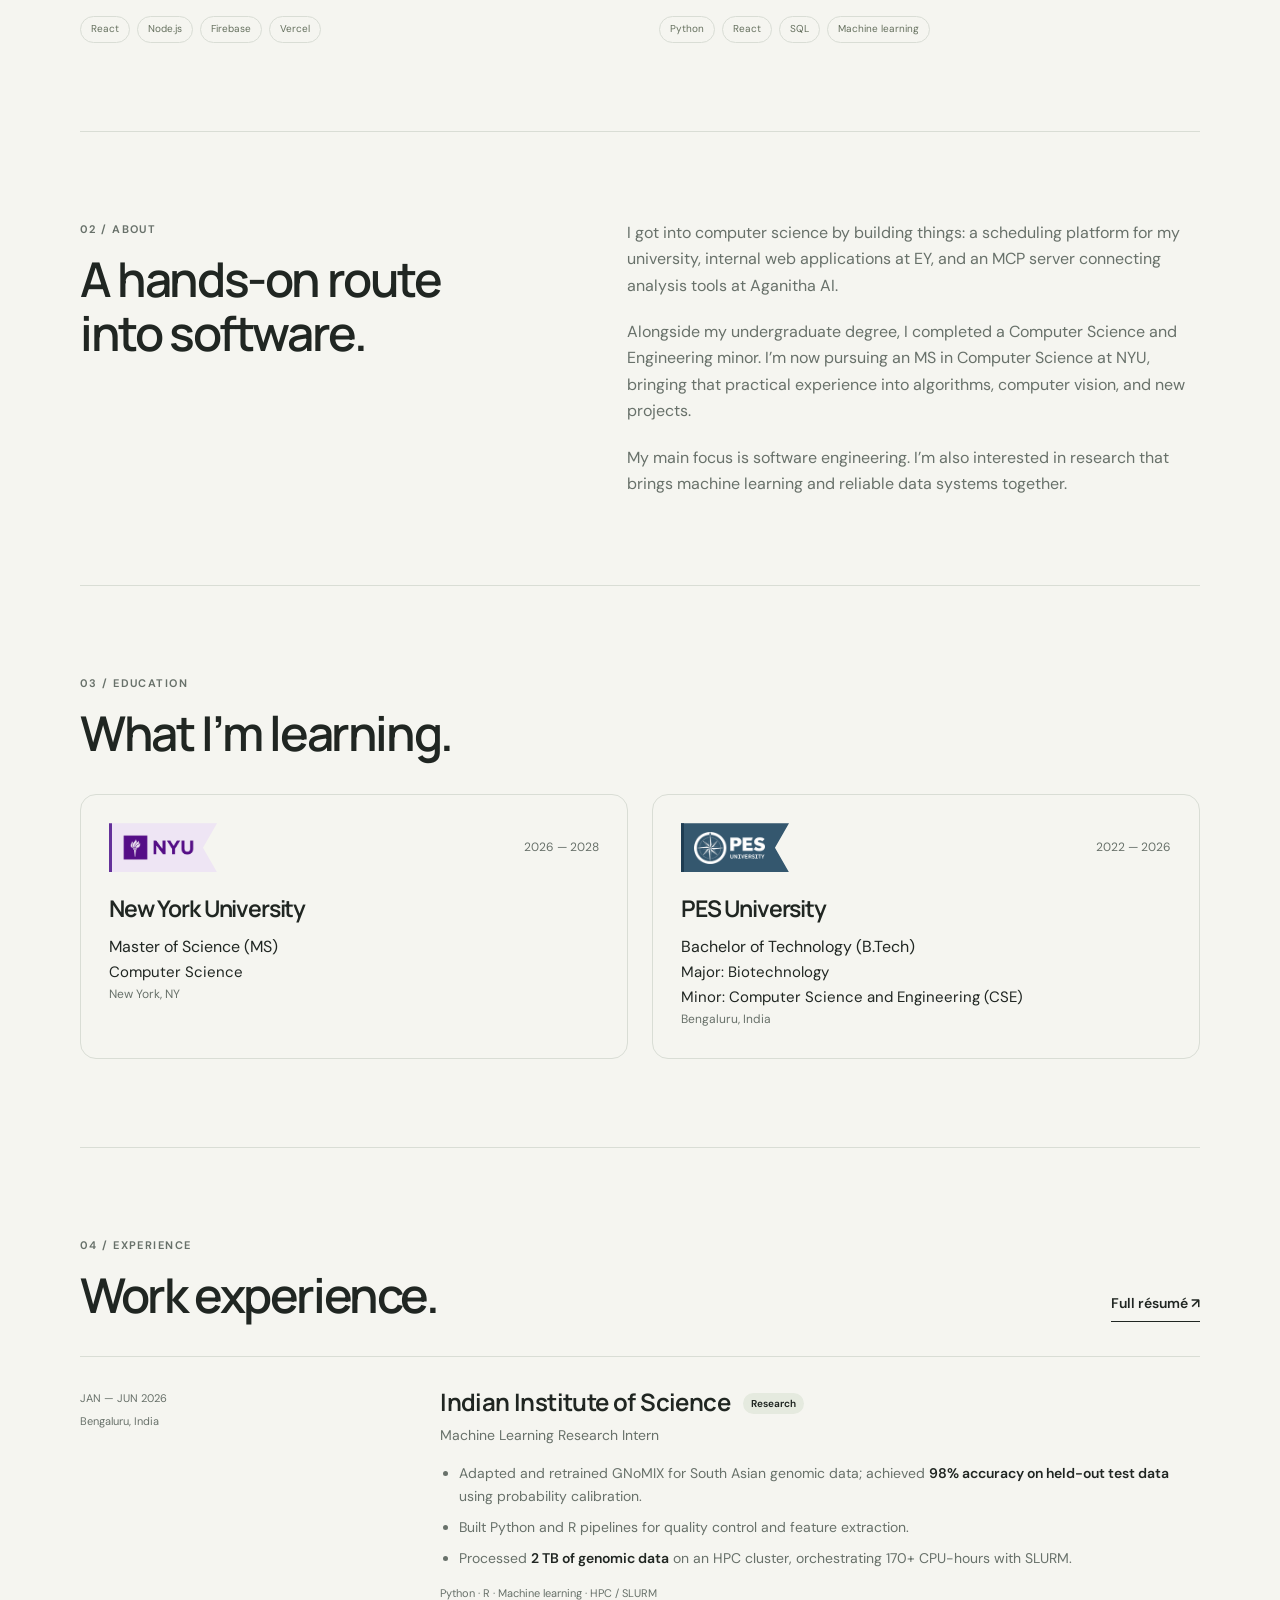
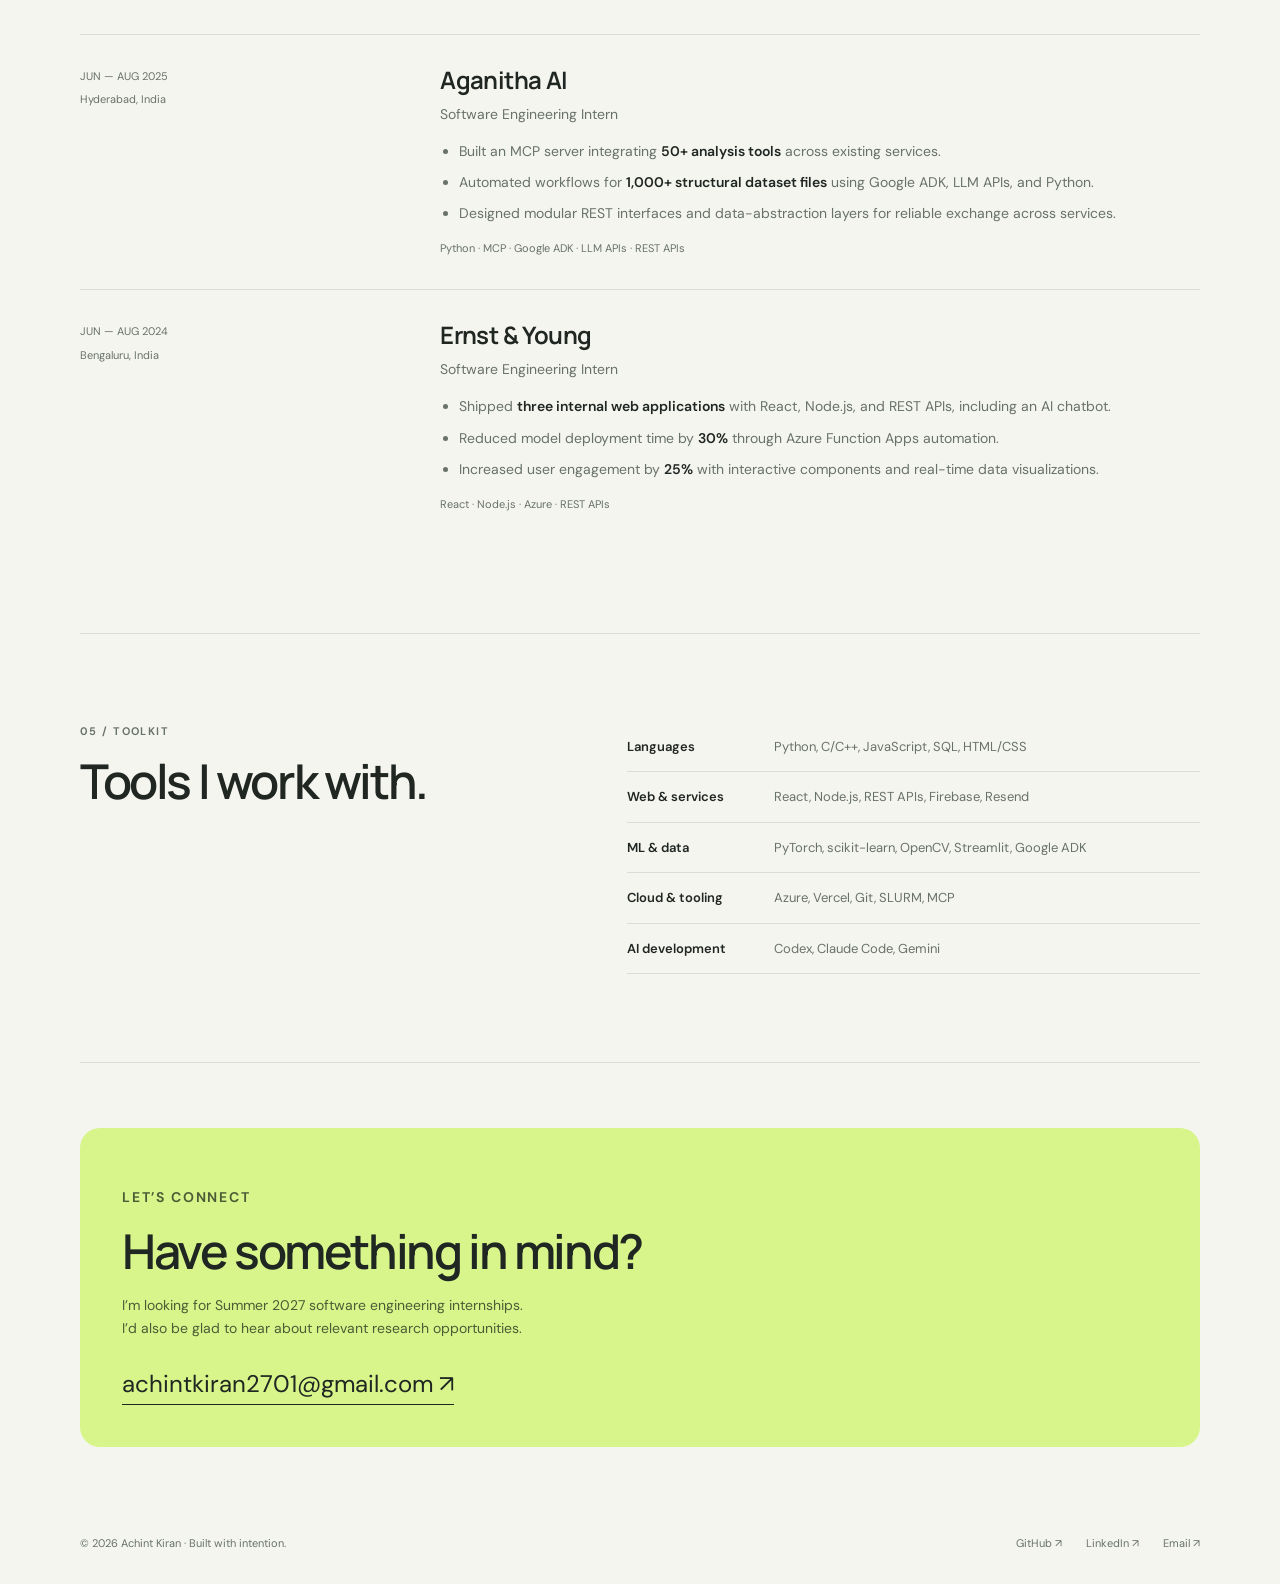
==== commit 60f23d26: "Turn the experience logos into a looping ticker Seamless CSS marquee with edge fade, pause on hover," ====
--- a/index.html
+++ b/index.html
@@ -11,10 +11,10 @@
   <meta property="og:url" content="https://achintk27.github.io/portfolio/">
   <title>Achint Kiran — Software Engineer</title>
   <link rel="icon" href="data:image/svg+xml,%3Csvg xmlns='http://www.w3.org/2000/svg' viewBox='0 0 40 40'%3E%3Crect width='40' height='40' rx='8' fill='%23252b28'/%3E%3Ctext x='20' y='27' text-anchor='middle' font-family='Georgia' font-size='25' fill='%23f8f7f4'%3Ea%3C/text%3E%3C/svg%3E">
-  <link rel="stylesheet" href="style.css?v=20261011d">
-  <script src="projects.js?v=20261011d" defer></script>
+  <link rel="stylesheet" href="style.css?v=20261011e">
+  <script src="projects.js?v=20261011e" defer></script>
 </head>
-<body><a class="skip-link" href="#main">Skip to content</a><header class="site-header"><a class="wordmark" href="index.html" aria-label="Achint Kiran home">AK<span>.</span></a><nav aria-label="Main navigation"><a href="projects.html">Projects</a><a href="index.html#about">About</a><a href="index.html#experience">Experience</a><a class="resume-link" href="Achint-Kiran-Resume.pdf?v=20261011b" target="_blank" rel="noopener">Résumé ↗︎</a></nav></header><main id="main"><section id="home" class="intro"><div class="hero-top"><p class="eyebrow">ACHINT KIRAN / SOFTWARE ENGINEER</p><span class="availability"><i></i> Open to Summer 2027 internships</span></div><h1>Curiosity into code.<br><span>Ideas into products.</span></h1><div class="hero-bottom"><p>I’m Achint, a Computer Science master’s student at <strong>NYU</strong>. I build full-stack applications, AI integrations, and data pipelines—with a researcher’s curiosity and a focus on useful software.</p><a class="button" href="#projects">Explore my work <span>↘︎</span></a></div><div class="hero-socials"><a href="https://github.com/achintk27" target="_blank" rel="noopener"><span class="social-icon" aria-hidden="true">GH</span> GitHub ↗︎</a><a href="https://www.linkedin.com/in/achint-kiran" target="_blank" rel="noopener"><span class="social-icon linkedin-icon" aria-hidden="true">in</span> LinkedIn ↗︎</a></div><div class="hero-strip"><span>FULL-STACK DEVELOPMENT</span><span>AI & DATA SYSTEMS</span><span>RESEARCH → REAL-WORLD SOFTWARE</span></div><div class="experience-brands" aria-label="Previous internship organizations"><p class="eyebrow">EXPERIENCE AT</p><div class="brand-row"><a href="#experience" class="brand-logo brand-iisc"><img src="assets/logos/iisc.png" alt="Indian Institute of Science" height="92"></a><a href="#experience" class="brand-logo brand-aganitha"><img src="assets/logos/aganitha.png" alt="Aganitha AI" height="50"></a><a href="#experience" class="brand-logo brand-ey"><img src="assets/logos/ey.png" alt="Ernst &amp; Young" height="70"></a></div></div></section><section id="projects" class="section"><div class="section-heading"><div><p class="eyebrow">01 / SELECTED PROJECTS</p><h2>Built to be useful<span>.</span></h2></div><a class="section-link" href="projects.html">All projects <span>↗︎</span></a></div><div class="project-grid"><article class="project-card" data-category="Full-stack" data-search="Lab Equipment Scheduling React Node.js Firebase Vercel"><a class="project-cover-link" href="lab-scheduling.html" aria-label="View Lab Equipment Scheduling"><div class="cover booking" aria-hidden="true"><div class="mock-window"><div class="mock-top"><span class="mini-logo">L /</span> Workspace <span class="mock-status">● Connected</span></div><div class="mock-body"><span class="micro">EQUIPMENT / RESERVATIONS</span><h4>A little less waiting.<br>A lot more doing.</h4><div class="calendar"><span>MON</span><span>TUE</span><span>WED</span><span>THU</span><span>FRI</span><i></i><i class="slot">09:00</i><i></i><i></i><i></i><i></i><i></i><i class="slot">11:30</i><i></i><i></i></div><div class="confirm">✓ &nbsp; Your next session, sorted.</div></div></div><span class="cover-note">Interface concept</span></div><span class="view-project">View project ↗︎</span></a><div class="card-meta"><span>01 / Full-stack</span><span>200+ users supported</span></div><h3><a href="lab-scheduling.html">Lab Equipment Scheduling <span>↗︎</span></a></h3><p>Making shared equipment easier to book. A full-stack platform built for students and researchers.</p><ul class="tags"><li>React</li><li>Node.js</li><li>Firebase</li><li>Vercel</li></ul></article><article class="project-card" data-category="Data & ML" data-search="Genome Analysis Pipeline Python React SQL Machine learning"><a class="project-cover-link" href="genome-pipeline.html" aria-label="View Genome Analysis Pipeline"><div class="cover pipeline" aria-hidden="true"><div class="orbit orbit-one"></div><div class="orbit orbit-two"></div><div class="pipeline-diagram"><span class="file-node">FASTA <b>+</b> VCF</span><span class="flow-line">↓</span><span class="core-node">G<span>Parse. Filter. Learn.</span></span><span class="flow-line">↓</span><div class="output-nodes"><span>Features</span><span>Classification</span></div></div><span class="cover-note">Pipeline illustration</span></div><span class="view-project">View project ↗︎</span></a><div class="card-meta"><span>02 / Data & ML</span><span>50% faster processing</span></div><h3><a href="genome-pipeline.html">Genome Analysis Pipeline <span>↗︎</span></a></h3><p>From raw genomic files to structured features. An automated workflow for analysis and machine learning.</p><ul class="tags"><li>Python</li><li>React</li><li>SQL</li><li>Machine learning</li></ul></article></div></section>  <section id="about" class="section about-section" aria-labelledby="about-title">
+<body><a class="skip-link" href="#main">Skip to content</a><header class="site-header"><a class="wordmark" href="index.html" aria-label="Achint Kiran home">AK<span>.</span></a><nav aria-label="Main navigation"><a href="projects.html">Projects</a><a href="index.html#about">About</a><a href="index.html#experience">Experience</a><a class="resume-link" href="Achint-Kiran-Resume.pdf?v=20261011b" target="_blank" rel="noopener">Résumé ↗︎</a></nav></header><main id="main"><section id="home" class="intro"><div class="hero-top"><p class="eyebrow">ACHINT KIRAN / SOFTWARE ENGINEER</p><span class="availability"><i></i> Open to Summer 2027 internships</span></div><h1>Curiosity into code.<br><span>Ideas into products.</span></h1><div class="hero-bottom"><p>I’m Achint, a Computer Science master’s student at <strong>NYU</strong>. I build full-stack applications, AI integrations, and data pipelines—with a researcher’s curiosity and a focus on useful software.</p><a class="button" href="#projects">Explore my work <span>↘︎</span></a></div><div class="hero-socials"><a href="https://github.com/achintk27" target="_blank" rel="noopener"><span class="social-icon" aria-hidden="true">GH</span> GitHub ↗︎</a><a href="https://www.linkedin.com/in/achint-kiran" target="_blank" rel="noopener"><span class="social-icon linkedin-icon" aria-hidden="true">in</span> LinkedIn ↗︎</a></div><div class="hero-strip"><span>FULL-STACK DEVELOPMENT</span><span>AI & DATA SYSTEMS</span><span>RESEARCH → REAL-WORLD SOFTWARE</span></div><div class="experience-brands" aria-label="Previous internship organizations"><p class="eyebrow">EXPERIENCE AT</p><div class="brand-marquee"><div class="brand-track"><div class="brand-group"><a href="#experience" class="brand-logo brand-iisc"><img src="assets/logos/iisc.png" alt="Indian Institute of Science" height="92"></a><a href="#experience" class="brand-logo brand-aganitha"><img src="assets/logos/aganitha.png" alt="Aganitha AI" height="50"></a><a href="#experience" class="brand-logo brand-ey"><img src="assets/logos/ey.png" alt="Ernst &amp; Young" height="70"></a><span class="brand-logo brand-dup brand-iisc" aria-hidden="true"><img src="assets/logos/iisc.png" alt="" height="92"></span><span class="brand-logo brand-dup brand-aganitha" aria-hidden="true"><img src="assets/logos/aganitha.png" alt="" height="50"></span><span class="brand-logo brand-dup brand-ey" aria-hidden="true"><img src="assets/logos/ey.png" alt="" height="70"></span><span class="brand-logo brand-dup brand-iisc" aria-hidden="true"><img src="assets/logos/iisc.png" alt="" height="92"></span><span class="brand-logo brand-dup brand-aganitha" aria-hidden="true"><img src="assets/logos/aganitha.png" alt="" height="50"></span><span class="brand-logo brand-dup brand-ey" aria-hidden="true"><img src="assets/logos/ey.png" alt="" height="70"></span></div><div class="brand-group" aria-hidden="true"><span class="brand-logo brand-iisc" aria-hidden="true"><img src="assets/logos/iisc.png" alt="" height="92"></span><span class="brand-logo brand-aganitha" aria-hidden="true"><img src="assets/logos/aganitha.png" alt="" height="50"></span><span class="brand-logo brand-ey" aria-hidden="true"><img src="assets/logos/ey.png" alt="" height="70"></span><span class="brand-logo brand-dup brand-iisc" aria-hidden="true"><img src="assets/logos/iisc.png" alt="" height="92"></span><span class="brand-logo brand-dup brand-aganitha" aria-hidden="true"><img src="assets/logos/aganitha.png" alt="" height="50"></span><span class="brand-logo brand-dup brand-ey" aria-hidden="true"><img src="assets/logos/ey.png" alt="" height="70"></span><span class="brand-logo brand-dup brand-iisc" aria-hidden="true"><img src="assets/logos/iisc.png" alt="" height="92"></span><span class="brand-logo brand-dup brand-aganitha" aria-hidden="true"><img src="assets/logos/aganitha.png" alt="" height="50"></span><span class="brand-logo brand-dup brand-ey" aria-hidden="true"><img src="assets/logos/ey.png" alt="" height="70"></span></div></div></div></div></section><section id="projects" class="section"><div class="section-heading"><div><p class="eyebrow">01 / SELECTED PROJECTS</p><h2>Built to be useful<span>.</span></h2></div><a class="section-link" href="projects.html">All projects <span>↗︎</span></a></div><div class="project-grid"><article class="project-card" data-category="Full-stack" data-search="Lab Equipment Scheduling React Node.js Firebase Vercel"><a class="project-cover-link" href="lab-scheduling.html" aria-label="View Lab Equipment Scheduling"><div class="cover booking" aria-hidden="true"><div class="mock-window"><div class="mock-top"><span class="mini-logo">L /</span> Workspace <span class="mock-status">● Connected</span></div><div class="mock-body"><span class="micro">EQUIPMENT / RESERVATIONS</span><h4>A little less waiting.<br>A lot more doing.</h4><div class="calendar"><span>MON</span><span>TUE</span><span>WED</span><span>THU</span><span>FRI</span><i></i><i class="slot">09:00</i><i></i><i></i><i></i><i></i><i></i><i class="slot">11:30</i><i></i><i></i></div><div class="confirm">✓ &nbsp; Your next session, sorted.</div></div></div><span class="cover-note">Interface concept</span></div><span class="view-project">View project ↗︎</span></a><div class="card-meta"><span>01 / Full-stack</span><span>200+ users supported</span></div><h3><a href="lab-scheduling.html">Lab Equipment Scheduling <span>↗︎</span></a></h3><p>Making shared equipment easier to book. A full-stack platform built for students and researchers.</p><ul class="tags"><li>React</li><li>Node.js</li><li>Firebase</li><li>Vercel</li></ul></article><article class="project-card" data-category="Data & ML" data-search="Genome Analysis Pipeline Python React SQL Machine learning"><a class="project-cover-link" href="genome-pipeline.html" aria-label="View Genome Analysis Pipeline"><div class="cover pipeline" aria-hidden="true"><div class="orbit orbit-one"></div><div class="orbit orbit-two"></div><div class="pipeline-diagram"><span class="file-node">FASTA <b>+</b> VCF</span><span class="flow-line">↓</span><span class="core-node">G<span>Parse. Filter. Learn.</span></span><span class="flow-line">↓</span><div class="output-nodes"><span>Features</span><span>Classification</span></div></div><span class="cover-note">Pipeline illustration</span></div><span class="view-project">View project ↗︎</span></a><div class="card-meta"><span>02 / Data & ML</span><span>50% faster processing</span></div><h3><a href="genome-pipeline.html">Genome Analysis Pipeline <span>↗︎</span></a></h3><p>From raw genomic files to structured features. An automated workflow for analysis and machine learning.</p><ul class="tags"><li>Python</li><li>React</li><li>SQL</li><li>Machine learning</li></ul></article></div></section>  <section id="about" class="section about-section" aria-labelledby="about-title">
     <div><p class="eyebrow">02 / ABOUT</p><h2 id="about-title">A hands-on route<br>into software.</h2></div>
     <div class="about-copy"><p>I got into computer science by building things: a scheduling platform for my university, internal web applications at EY, and an MCP server connecting analysis tools at Aganitha AI.</p><p>Alongside my undergraduate degree, I completed a Computer Science and Engineering minor. I’m now pursuing an MS in Computer Science at NYU, bringing that practical experience into algorithms, computer vision, and new projects.</p><p>My main focus is software engineering. I’m also interested in research that brings machine learning and reliable data systems together.</p></div>
   </section>
--- a/style.css
+++ b/style.css
@@ -1,4 +1,5 @@
 @import url('https://fonts.googleapis.com/css2?family=DM+Sans:wght@400;450;500;600;650;700&family=Manrope:wght@400;500;600;650;700;750;800&display=swap');
 :root{--bg:#f5f5f0;--ink:#202622;--muted:#68716a;--line:#d9ddd5;--accent:#d7f58a;--radius:20px}*{box-sizing:border-box}html{scroll-behavior:smooth;scroll-padding-top:100px}body{margin:0;background:var(--bg);color:var(--ink);font-family:'DM Sans',sans-serif;font-size:16px;line-height:1.65;font-variant-emoji:text}a{color:inherit;text-decoration:none}button,input{font:inherit}button,a,input{ -webkit-tap-highlight-color:transparent}a:focus-visible,button:focus-visible,input:focus-visible,summary:focus-visible{outline:3px solid #55802a;outline-offset:5px}a:hover{color:#507124}h1,h2,h3,h4,p{margin:0}h1,h2,h3,h4{font-family:Manrope,sans-serif;line-height:1.12;letter-spacing:-.05em}h1{font-size:clamp(46px,6.7vw,88px);font-weight:650}h2{font-size:clamp(32px,4vw,48px);font-weight:600}h3{font-size:25px;font-weight:650}p{color:var(--muted)}strong{color:var(--ink);font-weight:600}.site-header,main,.site-footer{max-width:1200px;margin:auto;padding-left:40px;padding-right:40px}.site-header{height:104px;display:flex;align-items:center;justify-content:space-between;border-bottom:1px solid var(--line)}.wordmark{font-family:Manrope,sans-serif;font-size:30px;font-weight:800;letter-spacing:-3px}.wordmark span{color:#70963e}.site-header nav{display:flex;gap:32px;align-items:center;font-size:14px;font-weight:600}.resume-link{border:1px solid var(--ink);border-radius:40px;padding:10px 20px}.intro{padding-top:65px}.hero-top{display:flex;justify-content:space-between;align-items:center;margin-bottom:38px}.eyebrow{font-size:11px;letter-spacing:.13em;font-weight:650;color:var(--muted)}.availability{display:inline-flex;align-items:center;gap:8px;font-size:12px;color:#526144}.availability i{width:7px;height:7px;border-radius:100%;background:#63883b;box-shadow:0 0 0 4px #e7eddc}.intro h1>span,.collection-intro h1>span{color:#7c867c}.hero-bottom{display:flex;justify-content:space-between;align-items:center;gap:60px;margin-top:36px}.hero-bottom p{font-size:17px;max-width:620px;line-height:1.8}.button{display:inline-flex;align-items:center;justify-content:space-between;gap:34px;background:var(--ink);color:#fff;border-radius:40px;padding:16px 24px;white-space:nowrap;font-size:14px;font-weight:600}.button:hover{background:#384835;color:white}.button span{color:var(--accent);font-size:24px;line-height:1}.hero-strip{display:flex;justify-content:space-between;border-top:1px solid var(--line);border-bottom:1px solid var(--line);margin-top:52px;padding:17px 0;font-size:10px;letter-spacing:.12em;color:#7b837a}.section{padding:88px 0;border-bottom:1px solid var(--line)}.section-heading{display:flex;align-items:flex-end;justify-content:space-between;gap:24px;margin-bottom:34px}.section-heading .eyebrow,.about-section .eyebrow,.skills-section .eyebrow{margin-bottom:14px}.section-heading h2 span{color:#7c9954}.section-link{font-size:14px;font-weight:600;border-bottom:1px solid var(--ink);padding-bottom:5px;white-space:nowrap}.section-link span{margin-left:28px}.project-grid{display:grid;grid-template-columns:repeat(2,minmax(0,1fr));gap:38px}.project-card{min-width:0}.project-cover-link{position:relative;display:block;border-radius:var(--radius);overflow:hidden}.cover{position:relative;aspect-ratio:1.4;overflow:hidden;border-radius:var(--radius);display:flex;align-items:center;justify-content:center;isolation:isolate}.booking{background:#dce6d1}.mock-window{width:79%;background:#fcfdf9;border-radius:10px;box-shadow:0 25px 50px #45603d28;transform:rotate(-3deg);transition:transform .4s ease}.mock-top{display:flex;align-items:center;gap:12px;padding:11px 16px;border-bottom:1px solid #e8ece4;font-size:9px;color:#68716a}.mini-logo{background:#294438;color:#d4e7a7;padding:3px 6px;border-radius:4px;font-weight:700}.mock-status{margin-left:auto;font-size:7px;color:#608151}.mock-body{padding:23px}.micro{font-size:6px;letter-spacing:.1em;color:#8b9589}.mock-body h4{font-size:21px;margin:9px 0 20px;letter-spacing:-.035em}.calendar{display:grid;grid-template-columns:repeat(5,1fr);gap:4px;font-size:6px;color:#969f91;text-align:center}.calendar i{background:#eff2e9;height:24px;border-radius:3px}.calendar .slot{background:#d7ecae;color:#48602e;font-style:normal;padding-top:6px}.confirm{font-size:8px;color:#476334;margin-top:15px}.cover-note{position:absolute;bottom:12px;left:17px;font-size:8px;letter-spacing:.08em;color:#55634f}.pipeline{background:#242f2c}.pipeline .cover-note{color:#94aaa0}.orbit{position:absolute;border:1px solid #53665a55;border-radius:50%;width:360px;height:360px;transform:rotate(-30deg) scaleX(1.5);z-index:-1}.orbit-two{width:250px;height:250px;transform:rotate(35deg) scaleX(1.4)}.pipeline-diagram{display:flex;align-items:center;flex-direction:column;gap:8px}.file-node,.output-nodes span{font:10px monospace;color:#c3d4c9;border:1px solid #617667;border-radius:7px;background:#293b31;padding:8px 18px}.file-node b{margin:0 12px;color:#6e8978}.flow-line{color:#839c86}.core-node{font-family:Manrope,sans-serif;font-size:48px;font-weight:700;text-align:center;color:#d7f58a;background:linear-gradient(145deg,#496348,#2c402f);border:1px solid #7c986c;border-radius:18px;padding:2px 34px 14px;box-shadow:0 0 60px #c2ee6930}.core-node span{display:block;font-size:9px;color:#c8dabb;font-weight:400;letter-spacing:.02em}.output-nodes{display:flex;gap:12px}.view-project{position:absolute;bottom:18px;right:18px;background:white;border-radius:40px;padding:10px 17px;font-size:12px;opacity:0;transform:translateY(8px);transition:.25s}.project-cover-link:hover .view-project,.project-cover-link:focus-visible .view-project{opacity:1;transform:none}.project-cover-link:hover .mock-window{transform:rotate(0deg) scale(1.03)}.card-meta{display:flex;justify-content:space-between;gap:8px;font-size:10px;letter-spacing:.035em;color:var(--muted);margin-top:22px}.project-card h3{margin:10px 0 12px;font-size:24px;letter-spacing:-.035em}.project-card h3 a{display:flex;justify-content:space-between}.project-card h3 span{font-size:20px;color:#77836c}.project-card p{font-size:14px;max-width:440px}.tags{list-style:none;display:flex;flex-wrap:wrap;gap:7px;margin:18px 0 0;padding:0}.tags li{font-size:10px;border:1px solid var(--line);border-radius:20px;padding:4px 10px;color:#65705e}.about-section,.skills-section{display:grid;grid-template-columns:1fr 1.2fr;gap:70px}.about-copy p+p{margin-top:20px}.education-grid{display:grid;grid-template-columns:1fr 1fr;gap:24px}.education-entry{border:1px solid var(--line);border-radius:16px;padding:28px}.education-top{display:flex;justify-content:space-between;align-items:center;margin-bottom:24px}.school-mark{font-size:12px;font-weight:700;border:1px solid var(--line);border-radius:8px;padding:8px 10px}.nyu{color:#64319a}.pes{color:#315d80}.date,.location{font-size:12px;color:var(--muted)}.education-entry h3{font-size:23px;margin-bottom:12px}.degree{color:var(--ink)}.degree-minor{font-size:15px;color:var(--ink)}.coursework{font-size:12px;border-top:1px solid var(--line);margin-top:24px;padding-top:18px}.coursework span{display:block;font-size:10px;letter-spacing:.1em;text-transform:uppercase;margin-bottom:6px}.experience-entry{display:grid;grid-template-columns:1fr 2.3fr;gap:30px;padding:32px 0;border-top:1px solid var(--line)}.experience-date{display:flex;flex-direction:column;font-size:11px;color:var(--muted);gap:5px}.experience-content h3{font-size:24px;letter-spacing:-.025em}.role-tag{font-family:'DM Sans',sans-serif;font-size:10px;letter-spacing:0;padding:4px 8px;border-radius:20px;background:#e5eadf;vertical-align:middle;margin-left:8px}.role{font-size:14px;margin-top:9px}.experience-content ul{padding-left:19px;color:var(--muted);font-size:14px}.experience-content li+li{margin-top:8px}.stack{font-size:11px}.skills-list{margin:0}.skills-list>div{display:grid;grid-template-columns:135px 1fr;border-bottom:1px solid var(--line);padding:14px 0;font-size:13px;gap:12px}.skills-list dt{font-weight:600}.skills-list dd{margin:0;color:var(--muted)}.contact-section{background:var(--accent);border-radius:20px;border:0;padding:42px;margin:65px 0}.contact-section .eyebrow{margin-bottom:15px}.contact-section p{margin-top:16px;color:#4c5c37;font-size:14px}.contact-email{display:inline-block;margin-top:24px;font-size:clamp(14px,2vw,24px);border-bottom:1px solid}.site-footer{display:flex;justify-content:space-between;gap:20px;padding-top:22px;padding-bottom:32px;font-size:11px;color:var(--muted)}.site-footer>div{display:flex;gap:24px}.collection-intro{padding:65px 0 45px}.collection-intro h1{font-size:clamp(44px,6vw,72px);margin:24px 0}.collection{padding-bottom:60px}.project-tools{display:flex;justify-content:space-between;gap:20px;padding:24px 0;border-top:1px solid var(--line)}.filters{display:flex;gap:8px;flex-wrap:wrap}.filters button{background:transparent;border:1px solid var(--line);border-radius:30px;padding:9px 17px;font-size:12px;color:var(--muted);cursor:pointer}.filters button.active{background:var(--ink);color:white;border-color:var(--ink)}input{background:transparent;border:1px solid var(--line);border-radius:30px;padding:10px 17px;font-size:12px;width:240px}.result-count{font-size:11px;margin-bottom:22px}.collection-end{margin-top:65px;border-top:1px solid var(--line);padding-top:38px}.collection-end h2{font-size:30px}.collection-end p{margin:12px 0;font-size:14px}.collection-end a{font-size:13px;border-bottom:1px solid}.detail{padding-top:40px;padding-bottom:75px}.back-link{font-size:12px;color:var(--muted)}.detail-heading{max-width:850px;padding:45px 0}.detail-heading h1{font-size:clamp(42px,6vw,72px);margin:18px 0}.detail-heading p:not(.eyebrow){max-width:610px}.detail-heading .button{margin-top:25px}.detail>.cover{aspect-ratio:2.3}.detail .mock-window{width:47%}.detail .mock-body{padding:30px}.detail-layout{display:grid;grid-template-columns:1fr 2fr;gap:70px;margin:65px 0}.detail-metric{margin-top:40px}.detail-metric strong{display:block;font-size:50px;letter-spacing:-.05em}.detail-metric span{font-size:13px;color:var(--muted)}.detail-copy section+section{margin-top:45px}.detail-copy h2{font-size:32px;margin:12px 0 20px}.detail-copy p{font-size:15px}.sr-only,.skip-link:not(:focus){position:absolute;width:1px;height:1px;overflow:hidden;clip:rect(0,0,0,0)}.skip-link:focus{position:fixed;top:10px;left:10px;background:white;padding:12px;z-index:10}[hidden]{display:none!important}@media(hover:none){.view-project{opacity:1;transform:none}}@media(min-width:1450px){.intro{padding-top:85px}}@media(max-width:760px){.site-header,main,.site-footer{padding-left:22px;padding-right:22px}.site-header{height:80px}.site-header nav{gap:18px;font-size:12px}.site-header nav a:nth-child(2),.site-header nav a:nth-child(3){display:none}.resume-link{padding:8px 14px}.hero-top{display:block;margin-bottom:28px}.hero-top .availability{margin-top:16px;font-size:11px}.intro{padding-top:36px}.intro h1{font-size:clamp(40px,8.6vw,64px)}.hero-bottom{display:block;margin-top:24px}.hero-bottom p{font-size:15px}.hero-bottom .button{margin-top:24px}.hero-strip{gap:15px;font-size:8px;margin-top:36px}.hero-strip span:last-child{display:none}.section{padding:52px 0}.section-heading{align-items:center}.section-heading h2{font-size:32px}.section-link{font-size:12px}.section-link span{margin-left:5px}.project-grid,.education-grid{grid-template-columns:1fr;gap:38px}.project-card h3{font-size:24px}.cover{aspect-ratio:1.4}.about-section,.skills-section{grid-template-columns:1fr;gap:24px}.about-section h2 br{display:none}.experience-entry{grid-template-columns:1fr;gap:16px;padding:25px 0}.experience-date{flex-direction:row;justify-content:space-between}.experience-content h3{font-size:22px}.contact-section{padding:25px;margin:40px 0}.contact-section h2{font-size:32px}.site-footer{display:block;font-size:10px}.site-footer>div{margin-top:14px}.project-tools{flex-direction:column}.project-tools input{width:100%}.collection-intro{padding-top:38px}.collection-intro p{font-size:14px}.detail-layout{grid-template-columns:1fr;gap:35px;margin:35px 0}.detail-layout aside{display:flex;flex-wrap:wrap;align-items:center;gap:12px}.detail-layout aside>.eyebrow{width:100%}.detail-metric{margin-top:10px;width:100%}.detail-metric strong{font-size:35px;display:inline;margin-right:10px}.detail>.cover{aspect-ratio:1.3}.detail .mock-window{width:80%}.detail .mock-body{padding:20px}.detail-heading{padding:30px 0}.skills-list>div{grid-template-columns:115px 1fr}}@media(prefers-reduced-motion:reduce){html{scroll-behavior:auto}*,*::before,*::after{transition:none!important;animation:none!important}}
 /* Small profile polish: social links, internship wordmarks, university pennants. */
-.hero-socials{display:flex;gap:12px;margin-top:24px}.hero-socials a{display:inline-flex;gap:8px;align-items:center;font-size:13px;font-weight:600;border:1px solid var(--line);border-radius:30px;padding:8px 15px;background:#ffffff65}.hero-socials a:hover{border-color:#7e926a;background:#eaf0e2}.social-icon{font-size:16px;line-height:1}.linkedin-icon{font-family:Arial,sans-serif;font-size:11px;font-weight:700;background:#526348;color:white;border-radius:3px;padding:3px}.experience-brands{padding:27px 0 0}.experience-brands>.eyebrow{text-align:center;font-size:9px}.brand-row{display:flex;align-items:center;justify-content:space-between;gap:48px;padding-top:22px;max-width:860px;margin:0 auto}.brand-logo{display:flex;align-items:center;justify-content:center;flex:1}.brand-logo img{height:92px;width:auto;display:block;transition:transform .25s}.brand-logo:hover img,.brand-logo:focus-visible img{transform:translateY(-2px)}.brand-aganitha img{height:50px}.brand-ey img{height:70px}.school-pennant{width:108px;height:49px;display:inline-flex;align-items:center;padding:10px 22px 10px 10px;clip-path:polygon(0 0,100% 0,87% 50%,100% 100%,0 100%);border-left:3px solid currentColor}.school-pennant.nyu{background:#eee5f4}.school-pennant.nyu img{width:73px;mix-blend-mode:multiply}.school-pennant.pes{background:#34576e;color:#1e3d53}.school-pennant.pes img{width:71px;height:auto}@media(max-width:760px){.brand-row{gap:20px;justify-content:space-between}.brand-logo img{height:64px}.brand-aganitha img{height:34px}.brand-ey img{height:50px}.experience-brands{padding-top:22px}.hero-socials{margin-top:18px}}
+.hero-socials{display:flex;gap:12px;margin-top:24px}.hero-socials a{display:inline-flex;gap:8px;align-items:center;font-size:13px;font-weight:600;border:1px solid var(--line);border-radius:30px;padding:8px 15px;background:#ffffff65}.hero-socials a:hover{border-color:#7e926a;background:#eaf0e2}.social-icon{font-size:16px;line-height:1}.linkedin-icon{font-family:Arial,sans-serif;font-size:11px;font-weight:700;background:#526348;color:white;border-radius:3px;padding:3px}.experience-brands{padding:27px 0 0}.experience-brands>.eyebrow{text-align:center;font-size:9px}.brand-marquee{overflow:hidden;margin-top:22px;-webkit-mask-image:linear-gradient(90deg,transparent,#000 10%,#000 90%,transparent);mask-image:linear-gradient(90deg,transparent,#000 10%,#000 90%,transparent)}.brand-track{display:flex;width:max-content;animation:brand-scroll 30s linear infinite}.brand-marquee:hover .brand-track{animation-play-state:paused}.brand-group{display:flex;align-items:center;gap:96px;padding-right:96px}@keyframes brand-scroll{to{transform:translateX(-50%)}}.brand-logo{display:flex;align-items:center;justify-content:center;flex:none}.brand-logo img{height:92px;width:auto;display:block;transition:transform .25s}.brand-logo:hover img,.brand-logo:focus-visible img{transform:translateY(-2px)}.brand-aganitha img{height:50px}.brand-ey img{height:70px}.school-pennant{width:108px;height:49px;display:inline-flex;align-items:center;padding:10px 22px 10px 10px;clip-path:polygon(0 0,100% 0,87% 50%,100% 100%,0 100%);border-left:3px solid currentColor}.school-pennant.nyu{background:#eee5f4}.school-pennant.nyu img{width:73px;mix-blend-mode:multiply}.school-pennant.pes{background:#34576e;color:#1e3d53}.school-pennant.pes img{width:71px;height:auto}@media(max-width:760px){.brand-group{gap:56px;padding-right:56px}.brand-track{animation-duration:24s}.brand-logo img{height:64px}.brand-aganitha img{height:34px}.brand-ey img{height:50px}.experience-brands{padding-top:22px}.hero-socials{margin-top:18px}}
+@media(prefers-reduced-motion:reduce){.brand-marquee{-webkit-mask-image:none;mask-image:none}.brand-track{animation:none;width:auto;justify-content:center}.brand-group{padding-right:0;justify-content:center;flex-wrap:wrap}.brand-group[aria-hidden=true],.brand-dup{display:none}}
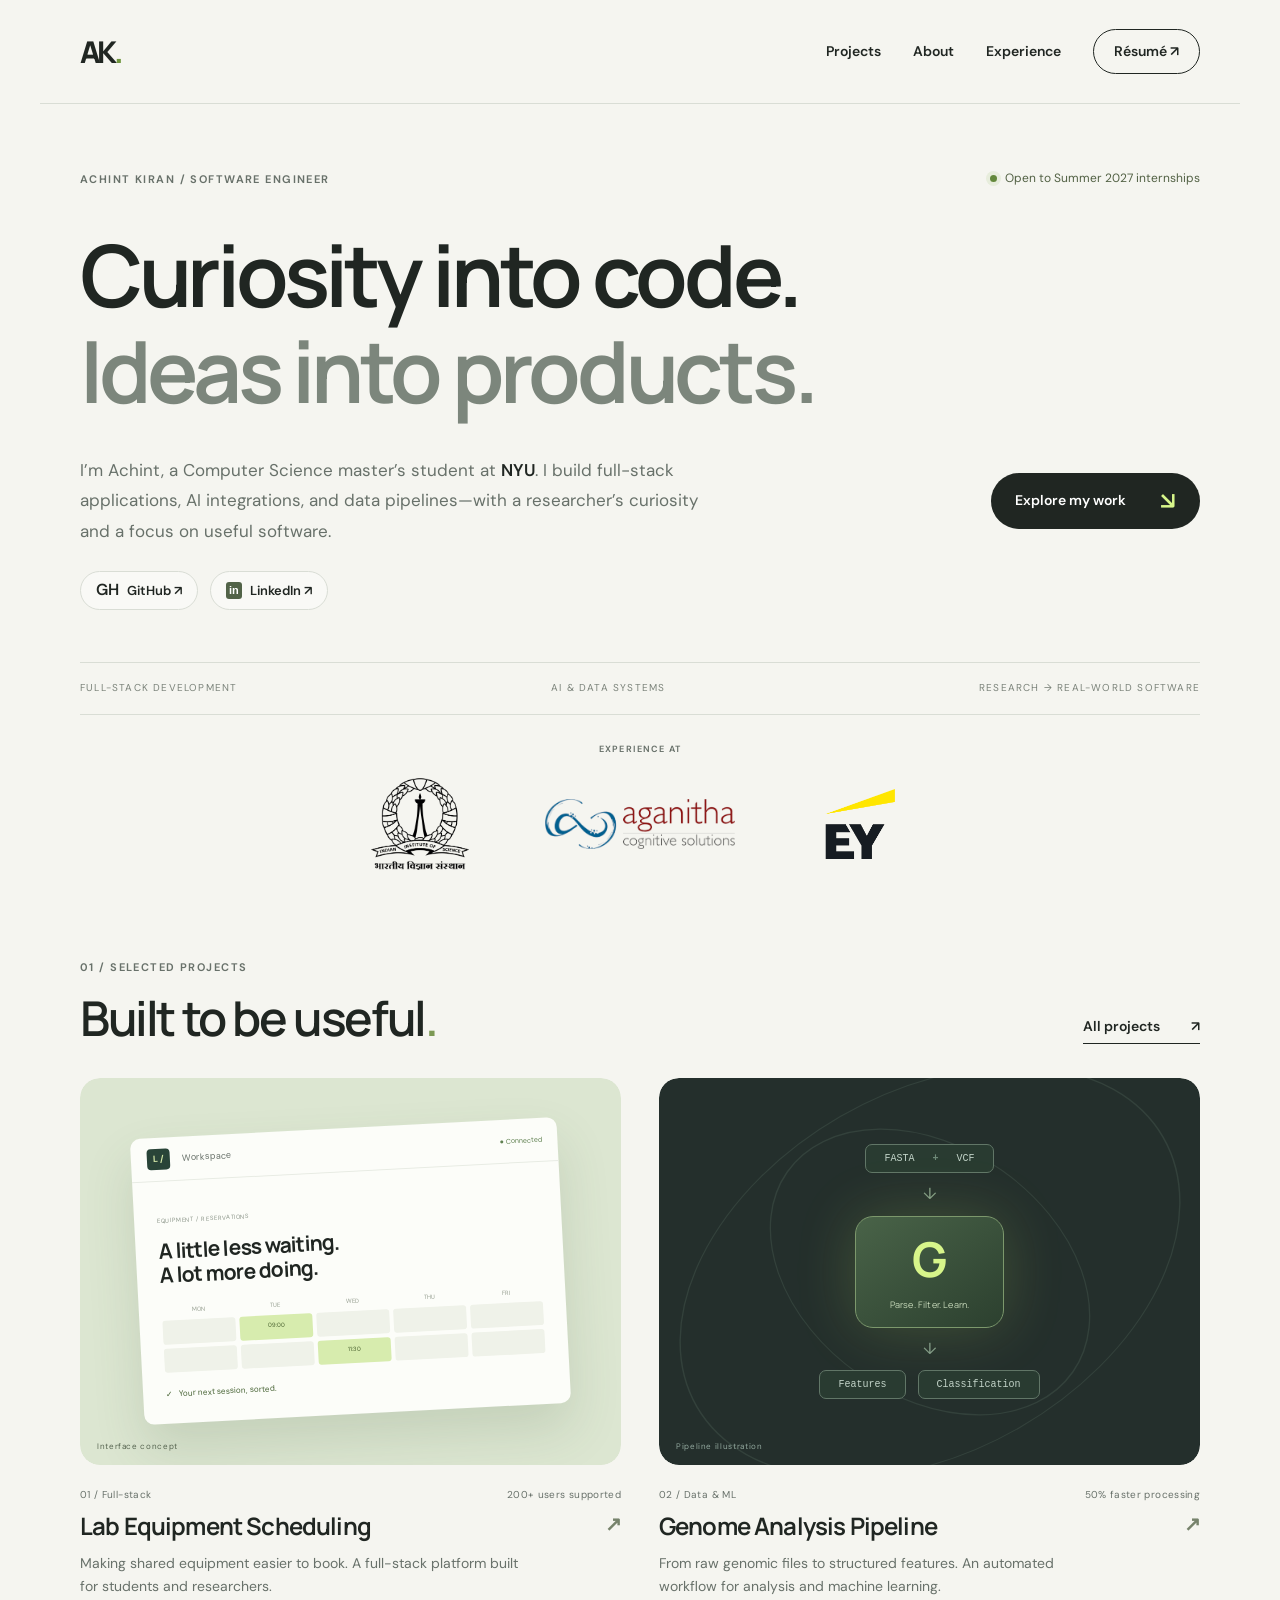
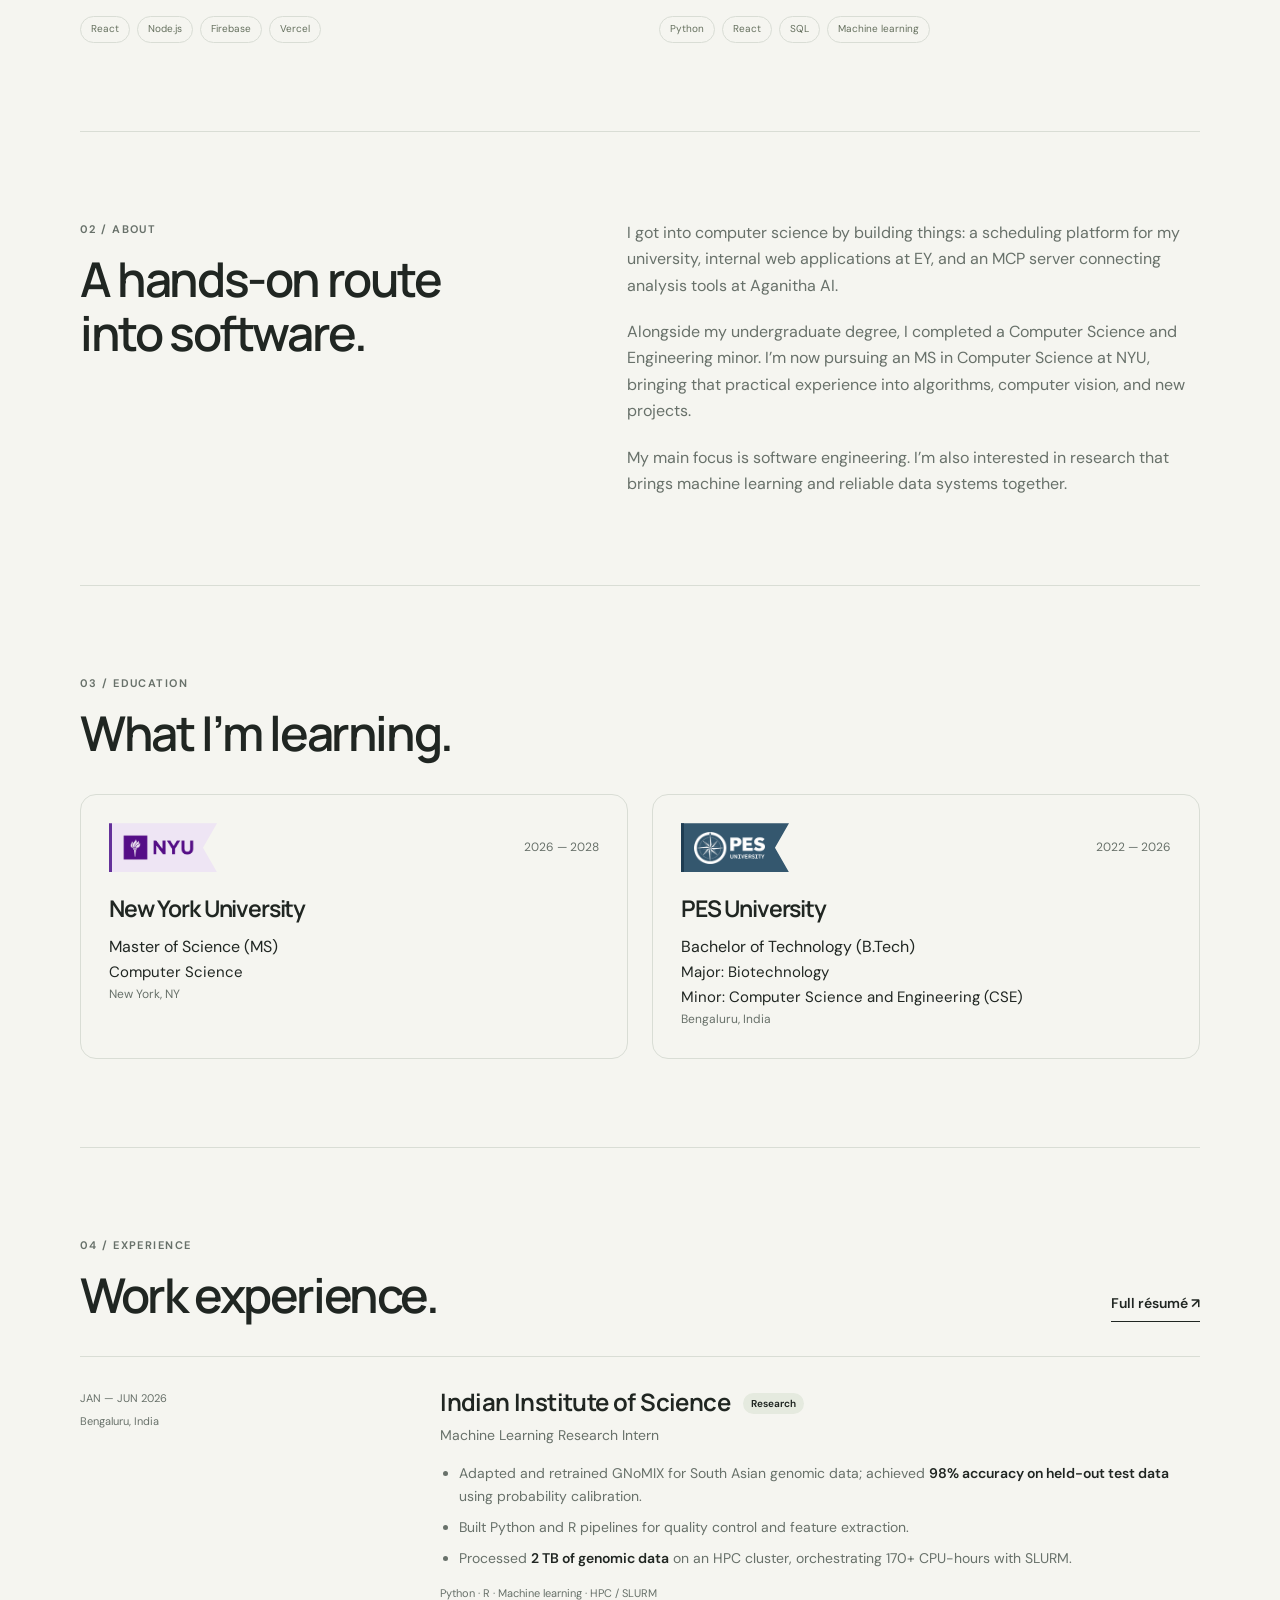
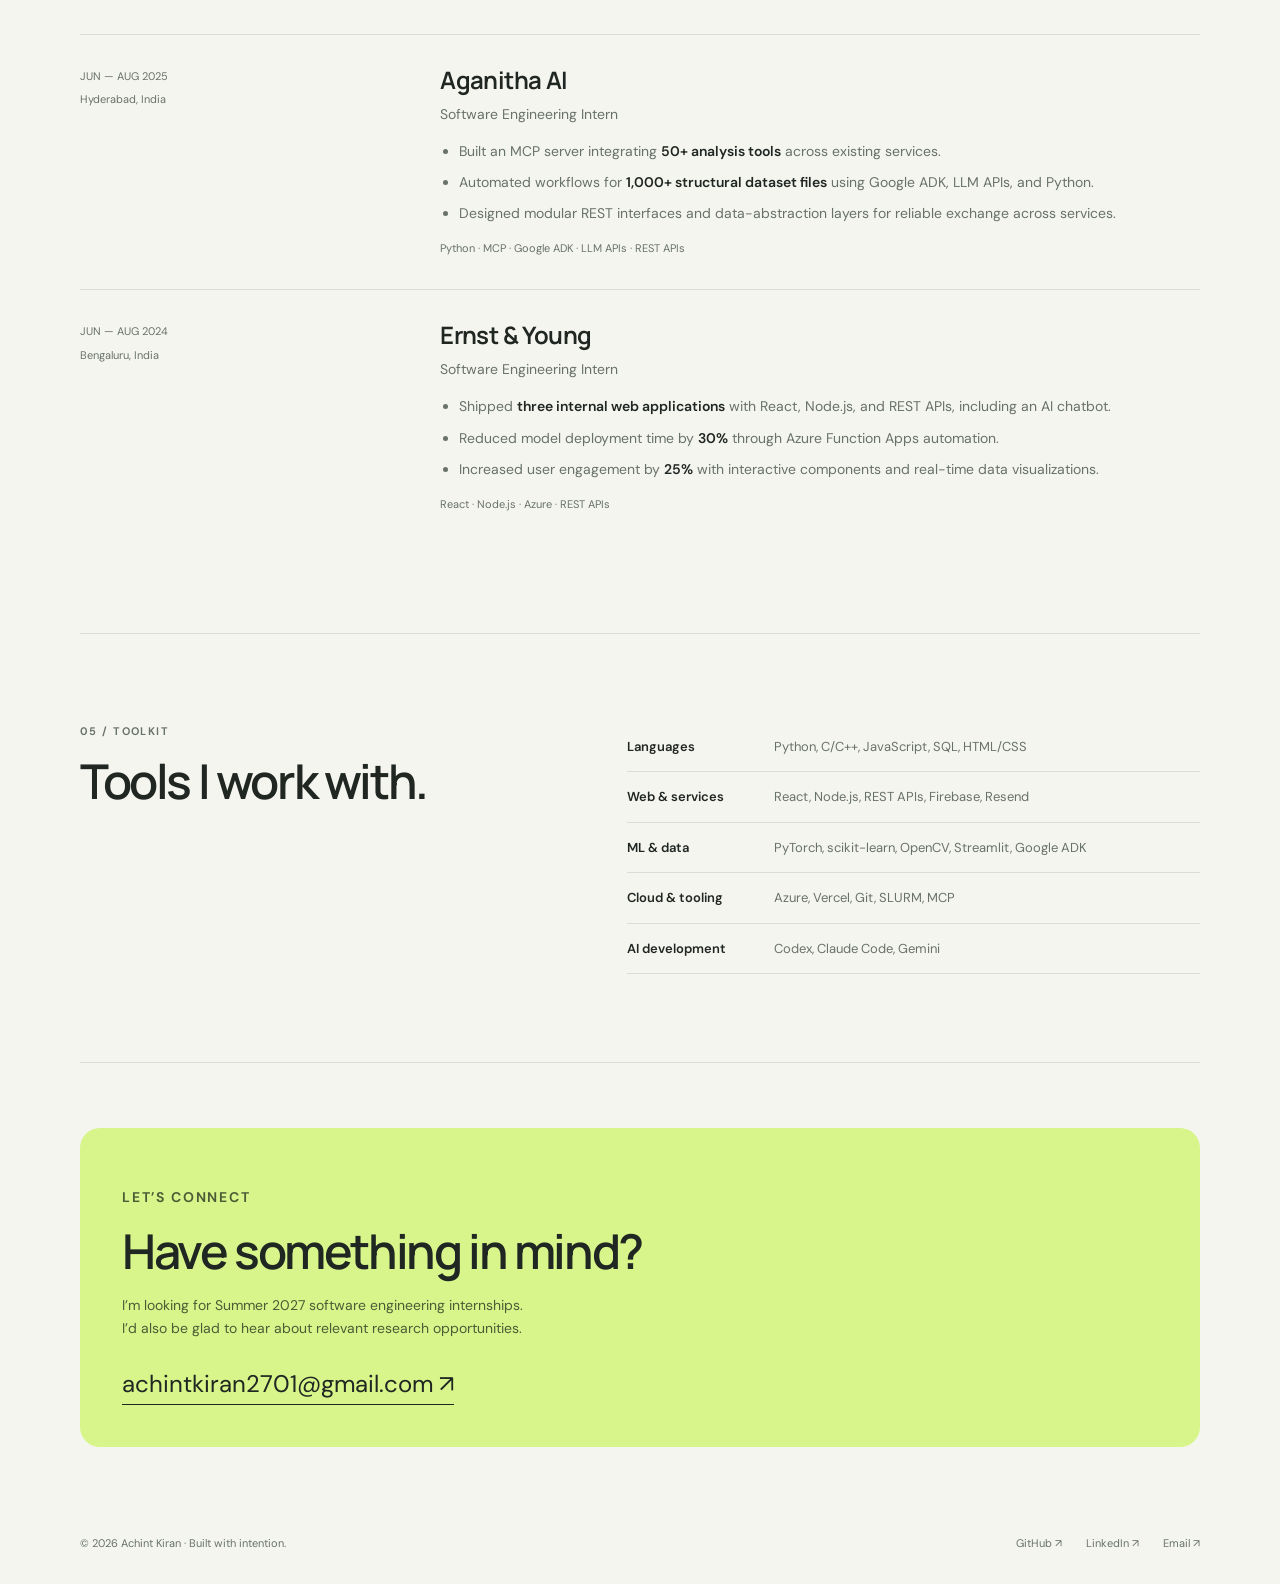
==== commit 1e567a97: "Show exactly three logos at a time in the ticker Co-Authored-By: Claude Sonnet 5.5 <noreply@anthropi" ====
--- a/index.html
+++ b/index.html
@@ -11,8 +11,8 @@
   <meta property="og:url" content="https://achintk27.github.io/portfolio/">
   <title>Achint Kiran — Software Engineer</title>
   <link rel="icon" href="data:image/svg+xml,%3Csvg xmlns='http://www.w3.org/2000/svg' viewBox='0 0 40 40'%3E%3Crect width='40' height='40' rx='8' fill='%23252b28'/%3E%3Ctext x='20' y='27' text-anchor='middle' font-family='Georgia' font-size='25' fill='%23f8f7f4'%3Ea%3C/text%3E%3C/svg%3E">
-  <link rel="stylesheet" href="style.css?v=20261011e">
-  <script src="projects.js?v=20261011e" defer></script>
+  <link rel="stylesheet" href="style.css?v=20261011f">
+  <script src="projects.js?v=20261011f" defer></script>
 </head>
 <body><a class="skip-link" href="#main">Skip to content</a><header class="site-header"><a class="wordmark" href="index.html" aria-label="Achint Kiran home">AK<span>.</span></a><nav aria-label="Main navigation"><a href="projects.html">Projects</a><a href="index.html#about">About</a><a href="index.html#experience">Experience</a><a class="resume-link" href="Achint-Kiran-Resume.pdf?v=20261011b" target="_blank" rel="noopener">Résumé ↗︎</a></nav></header><main id="main"><section id="home" class="intro"><div class="hero-top"><p class="eyebrow">ACHINT KIRAN / SOFTWARE ENGINEER</p><span class="availability"><i></i> Open to Summer 2027 internships</span></div><h1>Curiosity into code.<br><span>Ideas into products.</span></h1><div class="hero-bottom"><p>I’m Achint, a Computer Science master’s student at <strong>NYU</strong>. I build full-stack applications, AI integrations, and data pipelines—with a researcher’s curiosity and a focus on useful software.</p><a class="button" href="#projects">Explore my work <span>↘︎</span></a></div><div class="hero-socials"><a href="https://github.com/achintk27" target="_blank" rel="noopener"><span class="social-icon" aria-hidden="true">GH</span> GitHub ↗︎</a><a href="https://www.linkedin.com/in/achint-kiran" target="_blank" rel="noopener"><span class="social-icon linkedin-icon" aria-hidden="true">in</span> LinkedIn ↗︎</a></div><div class="hero-strip"><span>FULL-STACK DEVELOPMENT</span><span>AI & DATA SYSTEMS</span><span>RESEARCH → REAL-WORLD SOFTWARE</span></div><div class="experience-brands" aria-label="Previous internship organizations"><p class="eyebrow">EXPERIENCE AT</p><div class="brand-marquee"><div class="brand-track"><div class="brand-group"><a href="#experience" class="brand-logo brand-iisc"><img src="assets/logos/iisc.png" alt="Indian Institute of Science" height="92"></a><a href="#experience" class="brand-logo brand-aganitha"><img src="assets/logos/aganitha.png" alt="Aganitha AI" height="50"></a><a href="#experience" class="brand-logo brand-ey"><img src="assets/logos/ey.png" alt="Ernst &amp; Young" height="70"></a><span class="brand-logo brand-dup brand-iisc" aria-hidden="true"><img src="assets/logos/iisc.png" alt="" height="92"></span><span class="brand-logo brand-dup brand-aganitha" aria-hidden="true"><img src="assets/logos/aganitha.png" alt="" height="50"></span><span class="brand-logo brand-dup brand-ey" aria-hidden="true"><img src="assets/logos/ey.png" alt="" height="70"></span><span class="brand-logo brand-dup brand-iisc" aria-hidden="true"><img src="assets/logos/iisc.png" alt="" height="92"></span><span class="brand-logo brand-dup brand-aganitha" aria-hidden="true"><img src="assets/logos/aganitha.png" alt="" height="50"></span><span class="brand-logo brand-dup brand-ey" aria-hidden="true"><img src="assets/logos/ey.png" alt="" height="70"></span></div><div class="brand-group" aria-hidden="true"><span class="brand-logo brand-iisc" aria-hidden="true"><img src="assets/logos/iisc.png" alt="" height="92"></span><span class="brand-logo brand-aganitha" aria-hidden="true"><img src="assets/logos/aganitha.png" alt="" height="50"></span><span class="brand-logo brand-ey" aria-hidden="true"><img src="assets/logos/ey.png" alt="" height="70"></span><span class="brand-logo brand-dup brand-iisc" aria-hidden="true"><img src="assets/logos/iisc.png" alt="" height="92"></span><span class="brand-logo brand-dup brand-aganitha" aria-hidden="true"><img src="assets/logos/aganitha.png" alt="" height="50"></span><span class="brand-logo brand-dup brand-ey" aria-hidden="true"><img src="assets/logos/ey.png" alt="" height="70"></span><span class="brand-logo brand-dup brand-iisc" aria-hidden="true"><img src="assets/logos/iisc.png" alt="" height="92"></span><span class="brand-logo brand-dup brand-aganitha" aria-hidden="true"><img src="assets/logos/aganitha.png" alt="" height="50"></span><span class="brand-logo brand-dup brand-ey" aria-hidden="true"><img src="assets/logos/ey.png" alt="" height="70"></span></div></div></div></div></section><section id="projects" class="section"><div class="section-heading"><div><p class="eyebrow">01 / SELECTED PROJECTS</p><h2>Built to be useful<span>.</span></h2></div><a class="section-link" href="projects.html">All projects <span>↗︎</span></a></div><div class="project-grid"><article class="project-card" data-category="Full-stack" data-search="Lab Equipment Scheduling React Node.js Firebase Vercel"><a class="project-cover-link" href="lab-scheduling.html" aria-label="View Lab Equipment Scheduling"><div class="cover booking" aria-hidden="true"><div class="mock-window"><div class="mock-top"><span class="mini-logo">L /</span> Workspace <span class="mock-status">● Connected</span></div><div class="mock-body"><span class="micro">EQUIPMENT / RESERVATIONS</span><h4>A little less waiting.<br>A lot more doing.</h4><div class="calendar"><span>MON</span><span>TUE</span><span>WED</span><span>THU</span><span>FRI</span><i></i><i class="slot">09:00</i><i></i><i></i><i></i><i></i><i></i><i class="slot">11:30</i><i></i><i></i></div><div class="confirm">✓ &nbsp; Your next session, sorted.</div></div></div><span class="cover-note">Interface concept</span></div><span class="view-project">View project ↗︎</span></a><div class="card-meta"><span>01 / Full-stack</span><span>200+ users supported</span></div><h3><a href="lab-scheduling.html">Lab Equipment Scheduling <span>↗︎</span></a></h3><p>Making shared equipment easier to book. A full-stack platform built for students and researchers.</p><ul class="tags"><li>React</li><li>Node.js</li><li>Firebase</li><li>Vercel</li></ul></article><article class="project-card" data-category="Data & ML" data-search="Genome Analysis Pipeline Python React SQL Machine learning"><a class="project-cover-link" href="genome-pipeline.html" aria-label="View Genome Analysis Pipeline"><div class="cover pipeline" aria-hidden="true"><div class="orbit orbit-one"></div><div class="orbit orbit-two"></div><div class="pipeline-diagram"><span class="file-node">FASTA <b>+</b> VCF</span><span class="flow-line">↓</span><span class="core-node">G<span>Parse. Filter. Learn.</span></span><span class="flow-line">↓</span><div class="output-nodes"><span>Features</span><span>Classification</span></div></div><span class="cover-note">Pipeline illustration</span></div><span class="view-project">View project ↗︎</span></a><div class="card-meta"><span>02 / Data & ML</span><span>50% faster processing</span></div><h3><a href="genome-pipeline.html">Genome Analysis Pipeline <span>↗︎</span></a></h3><p>From raw genomic files to structured features. An automated workflow for analysis and machine learning.</p><ul class="tags"><li>Python</li><li>React</li><li>SQL</li><li>Machine learning</li></ul></article></div></section>  <section id="about" class="section about-section" aria-labelledby="about-title">
     <div><p class="eyebrow">02 / ABOUT</p><h2 id="about-title">A hands-on route<br>into software.</h2></div>
--- a/style.css
+++ b/style.css
@@ -1,5 +1,5 @@
 @import url('https://fonts.googleapis.com/css2?family=DM+Sans:wght@400;450;500;600;650;700&family=Manrope:wght@400;500;600;650;700;750;800&display=swap');
 :root{--bg:#f5f5f0;--ink:#202622;--muted:#68716a;--line:#d9ddd5;--accent:#d7f58a;--radius:20px}*{box-sizing:border-box}html{scroll-behavior:smooth;scroll-padding-top:100px}body{margin:0;background:var(--bg);color:var(--ink);font-family:'DM Sans',sans-serif;font-size:16px;line-height:1.65;font-variant-emoji:text}a{color:inherit;text-decoration:none}button,input{font:inherit}button,a,input{ -webkit-tap-highlight-color:transparent}a:focus-visible,button:focus-visible,input:focus-visible,summary:focus-visible{outline:3px solid #55802a;outline-offset:5px}a:hover{color:#507124}h1,h2,h3,h4,p{margin:0}h1,h2,h3,h4{font-family:Manrope,sans-serif;line-height:1.12;letter-spacing:-.05em}h1{font-size:clamp(46px,6.7vw,88px);font-weight:650}h2{font-size:clamp(32px,4vw,48px);font-weight:600}h3{font-size:25px;font-weight:650}p{color:var(--muted)}strong{color:var(--ink);font-weight:600}.site-header,main,.site-footer{max-width:1200px;margin:auto;padding-left:40px;padding-right:40px}.site-header{height:104px;display:flex;align-items:center;justify-content:space-between;border-bottom:1px solid var(--line)}.wordmark{font-family:Manrope,sans-serif;font-size:30px;font-weight:800;letter-spacing:-3px}.wordmark span{color:#70963e}.site-header nav{display:flex;gap:32px;align-items:center;font-size:14px;font-weight:600}.resume-link{border:1px solid var(--ink);border-radius:40px;padding:10px 20px}.intro{padding-top:65px}.hero-top{display:flex;justify-content:space-between;align-items:center;margin-bottom:38px}.eyebrow{font-size:11px;letter-spacing:.13em;font-weight:650;color:var(--muted)}.availability{display:inline-flex;align-items:center;gap:8px;font-size:12px;color:#526144}.availability i{width:7px;height:7px;border-radius:100%;background:#63883b;box-shadow:0 0 0 4px #e7eddc}.intro h1>span,.collection-intro h1>span{color:#7c867c}.hero-bottom{display:flex;justify-content:space-between;align-items:center;gap:60px;margin-top:36px}.hero-bottom p{font-size:17px;max-width:620px;line-height:1.8}.button{display:inline-flex;align-items:center;justify-content:space-between;gap:34px;background:var(--ink);color:#fff;border-radius:40px;padding:16px 24px;white-space:nowrap;font-size:14px;font-weight:600}.button:hover{background:#384835;color:white}.button span{color:var(--accent);font-size:24px;line-height:1}.hero-strip{display:flex;justify-content:space-between;border-top:1px solid var(--line);border-bottom:1px solid var(--line);margin-top:52px;padding:17px 0;font-size:10px;letter-spacing:.12em;color:#7b837a}.section{padding:88px 0;border-bottom:1px solid var(--line)}.section-heading{display:flex;align-items:flex-end;justify-content:space-between;gap:24px;margin-bottom:34px}.section-heading .eyebrow,.about-section .eyebrow,.skills-section .eyebrow{margin-bottom:14px}.section-heading h2 span{color:#7c9954}.section-link{font-size:14px;font-weight:600;border-bottom:1px solid var(--ink);padding-bottom:5px;white-space:nowrap}.section-link span{margin-left:28px}.project-grid{display:grid;grid-template-columns:repeat(2,minmax(0,1fr));gap:38px}.project-card{min-width:0}.project-cover-link{position:relative;display:block;border-radius:var(--radius);overflow:hidden}.cover{position:relative;aspect-ratio:1.4;overflow:hidden;border-radius:var(--radius);display:flex;align-items:center;justify-content:center;isolation:isolate}.booking{background:#dce6d1}.mock-window{width:79%;background:#fcfdf9;border-radius:10px;box-shadow:0 25px 50px #45603d28;transform:rotate(-3deg);transition:transform .4s ease}.mock-top{display:flex;align-items:center;gap:12px;padding:11px 16px;border-bottom:1px solid #e8ece4;font-size:9px;color:#68716a}.mini-logo{background:#294438;color:#d4e7a7;padding:3px 6px;border-radius:4px;font-weight:700}.mock-status{margin-left:auto;font-size:7px;color:#608151}.mock-body{padding:23px}.micro{font-size:6px;letter-spacing:.1em;color:#8b9589}.mock-body h4{font-size:21px;margin:9px 0 20px;letter-spacing:-.035em}.calendar{display:grid;grid-template-columns:repeat(5,1fr);gap:4px;font-size:6px;color:#969f91;text-align:center}.calendar i{background:#eff2e9;height:24px;border-radius:3px}.calendar .slot{background:#d7ecae;color:#48602e;font-style:normal;padding-top:6px}.confirm{font-size:8px;color:#476334;margin-top:15px}.cover-note{position:absolute;bottom:12px;left:17px;font-size:8px;letter-spacing:.08em;color:#55634f}.pipeline{background:#242f2c}.pipeline .cover-note{color:#94aaa0}.orbit{position:absolute;border:1px solid #53665a55;border-radius:50%;width:360px;height:360px;transform:rotate(-30deg) scaleX(1.5);z-index:-1}.orbit-two{width:250px;height:250px;transform:rotate(35deg) scaleX(1.4)}.pipeline-diagram{display:flex;align-items:center;flex-direction:column;gap:8px}.file-node,.output-nodes span{font:10px monospace;color:#c3d4c9;border:1px solid #617667;border-radius:7px;background:#293b31;padding:8px 18px}.file-node b{margin:0 12px;color:#6e8978}.flow-line{color:#839c86}.core-node{font-family:Manrope,sans-serif;font-size:48px;font-weight:700;text-align:center;color:#d7f58a;background:linear-gradient(145deg,#496348,#2c402f);border:1px solid #7c986c;border-radius:18px;padding:2px 34px 14px;box-shadow:0 0 60px #c2ee6930}.core-node span{display:block;font-size:9px;color:#c8dabb;font-weight:400;letter-spacing:.02em}.output-nodes{display:flex;gap:12px}.view-project{position:absolute;bottom:18px;right:18px;background:white;border-radius:40px;padding:10px 17px;font-size:12px;opacity:0;transform:translateY(8px);transition:.25s}.project-cover-link:hover .view-project,.project-cover-link:focus-visible .view-project{opacity:1;transform:none}.project-cover-link:hover .mock-window{transform:rotate(0deg) scale(1.03)}.card-meta{display:flex;justify-content:space-between;gap:8px;font-size:10px;letter-spacing:.035em;color:var(--muted);margin-top:22px}.project-card h3{margin:10px 0 12px;font-size:24px;letter-spacing:-.035em}.project-card h3 a{display:flex;justify-content:space-between}.project-card h3 span{font-size:20px;color:#77836c}.project-card p{font-size:14px;max-width:440px}.tags{list-style:none;display:flex;flex-wrap:wrap;gap:7px;margin:18px 0 0;padding:0}.tags li{font-size:10px;border:1px solid var(--line);border-radius:20px;padding:4px 10px;color:#65705e}.about-section,.skills-section{display:grid;grid-template-columns:1fr 1.2fr;gap:70px}.about-copy p+p{margin-top:20px}.education-grid{display:grid;grid-template-columns:1fr 1fr;gap:24px}.education-entry{border:1px solid var(--line);border-radius:16px;padding:28px}.education-top{display:flex;justify-content:space-between;align-items:center;margin-bottom:24px}.school-mark{font-size:12px;font-weight:700;border:1px solid var(--line);border-radius:8px;padding:8px 10px}.nyu{color:#64319a}.pes{color:#315d80}.date,.location{font-size:12px;color:var(--muted)}.education-entry h3{font-size:23px;margin-bottom:12px}.degree{color:var(--ink)}.degree-minor{font-size:15px;color:var(--ink)}.coursework{font-size:12px;border-top:1px solid var(--line);margin-top:24px;padding-top:18px}.coursework span{display:block;font-size:10px;letter-spacing:.1em;text-transform:uppercase;margin-bottom:6px}.experience-entry{display:grid;grid-template-columns:1fr 2.3fr;gap:30px;padding:32px 0;border-top:1px solid var(--line)}.experience-date{display:flex;flex-direction:column;font-size:11px;color:var(--muted);gap:5px}.experience-content h3{font-size:24px;letter-spacing:-.025em}.role-tag{font-family:'DM Sans',sans-serif;font-size:10px;letter-spacing:0;padding:4px 8px;border-radius:20px;background:#e5eadf;vertical-align:middle;margin-left:8px}.role{font-size:14px;margin-top:9px}.experience-content ul{padding-left:19px;color:var(--muted);font-size:14px}.experience-content li+li{margin-top:8px}.stack{font-size:11px}.skills-list{margin:0}.skills-list>div{display:grid;grid-template-columns:135px 1fr;border-bottom:1px solid var(--line);padding:14px 0;font-size:13px;gap:12px}.skills-list dt{font-weight:600}.skills-list dd{margin:0;color:var(--muted)}.contact-section{background:var(--accent);border-radius:20px;border:0;padding:42px;margin:65px 0}.contact-section .eyebrow{margin-bottom:15px}.contact-section p{margin-top:16px;color:#4c5c37;font-size:14px}.contact-email{display:inline-block;margin-top:24px;font-size:clamp(14px,2vw,24px);border-bottom:1px solid}.site-footer{display:flex;justify-content:space-between;gap:20px;padding-top:22px;padding-bottom:32px;font-size:11px;color:var(--muted)}.site-footer>div{display:flex;gap:24px}.collection-intro{padding:65px 0 45px}.collection-intro h1{font-size:clamp(44px,6vw,72px);margin:24px 0}.collection{padding-bottom:60px}.project-tools{display:flex;justify-content:space-between;gap:20px;padding:24px 0;border-top:1px solid var(--line)}.filters{display:flex;gap:8px;flex-wrap:wrap}.filters button{background:transparent;border:1px solid var(--line);border-radius:30px;padding:9px 17px;font-size:12px;color:var(--muted);cursor:pointer}.filters button.active{background:var(--ink);color:white;border-color:var(--ink)}input{background:transparent;border:1px solid var(--line);border-radius:30px;padding:10px 17px;font-size:12px;width:240px}.result-count{font-size:11px;margin-bottom:22px}.collection-end{margin-top:65px;border-top:1px solid var(--line);padding-top:38px}.collection-end h2{font-size:30px}.collection-end p{margin:12px 0;font-size:14px}.collection-end a{font-size:13px;border-bottom:1px solid}.detail{padding-top:40px;padding-bottom:75px}.back-link{font-size:12px;color:var(--muted)}.detail-heading{max-width:850px;padding:45px 0}.detail-heading h1{font-size:clamp(42px,6vw,72px);margin:18px 0}.detail-heading p:not(.eyebrow){max-width:610px}.detail-heading .button{margin-top:25px}.detail>.cover{aspect-ratio:2.3}.detail .mock-window{width:47%}.detail .mock-body{padding:30px}.detail-layout{display:grid;grid-template-columns:1fr 2fr;gap:70px;margin:65px 0}.detail-metric{margin-top:40px}.detail-metric strong{display:block;font-size:50px;letter-spacing:-.05em}.detail-metric span{font-size:13px;color:var(--muted)}.detail-copy section+section{margin-top:45px}.detail-copy h2{font-size:32px;margin:12px 0 20px}.detail-copy p{font-size:15px}.sr-only,.skip-link:not(:focus){position:absolute;width:1px;height:1px;overflow:hidden;clip:rect(0,0,0,0)}.skip-link:focus{position:fixed;top:10px;left:10px;background:white;padding:12px;z-index:10}[hidden]{display:none!important}@media(hover:none){.view-project{opacity:1;transform:none}}@media(min-width:1450px){.intro{padding-top:85px}}@media(max-width:760px){.site-header,main,.site-footer{padding-left:22px;padding-right:22px}.site-header{height:80px}.site-header nav{gap:18px;font-size:12px}.site-header nav a:nth-child(2),.site-header nav a:nth-child(3){display:none}.resume-link{padding:8px 14px}.hero-top{display:block;margin-bottom:28px}.hero-top .availability{margin-top:16px;font-size:11px}.intro{padding-top:36px}.intro h1{font-size:clamp(40px,8.6vw,64px)}.hero-bottom{display:block;margin-top:24px}.hero-bottom p{font-size:15px}.hero-bottom .button{margin-top:24px}.hero-strip{gap:15px;font-size:8px;margin-top:36px}.hero-strip span:last-child{display:none}.section{padding:52px 0}.section-heading{align-items:center}.section-heading h2{font-size:32px}.section-link{font-size:12px}.section-link span{margin-left:5px}.project-grid,.education-grid{grid-template-columns:1fr;gap:38px}.project-card h3{font-size:24px}.cover{aspect-ratio:1.4}.about-section,.skills-section{grid-template-columns:1fr;gap:24px}.about-section h2 br{display:none}.experience-entry{grid-template-columns:1fr;gap:16px;padding:25px 0}.experience-date{flex-direction:row;justify-content:space-between}.experience-content h3{font-size:22px}.contact-section{padding:25px;margin:40px 0}.contact-section h2{font-size:32px}.site-footer{display:block;font-size:10px}.site-footer>div{margin-top:14px}.project-tools{flex-direction:column}.project-tools input{width:100%}.collection-intro{padding-top:38px}.collection-intro p{font-size:14px}.detail-layout{grid-template-columns:1fr;gap:35px;margin:35px 0}.detail-layout aside{display:flex;flex-wrap:wrap;align-items:center;gap:12px}.detail-layout aside>.eyebrow{width:100%}.detail-metric{margin-top:10px;width:100%}.detail-metric strong{font-size:35px;display:inline;margin-right:10px}.detail>.cover{aspect-ratio:1.3}.detail .mock-window{width:80%}.detail .mock-body{padding:20px}.detail-heading{padding:30px 0}.skills-list>div{grid-template-columns:115px 1fr}}@media(prefers-reduced-motion:reduce){html{scroll-behavior:auto}*,*::before,*::after{transition:none!important;animation:none!important}}
 /* Small profile polish: social links, internship wordmarks, university pennants. */
-.hero-socials{display:flex;gap:12px;margin-top:24px}.hero-socials a{display:inline-flex;gap:8px;align-items:center;font-size:13px;font-weight:600;border:1px solid var(--line);border-radius:30px;padding:8px 15px;background:#ffffff65}.hero-socials a:hover{border-color:#7e926a;background:#eaf0e2}.social-icon{font-size:16px;line-height:1}.linkedin-icon{font-family:Arial,sans-serif;font-size:11px;font-weight:700;background:#526348;color:white;border-radius:3px;padding:3px}.experience-brands{padding:27px 0 0}.experience-brands>.eyebrow{text-align:center;font-size:9px}.brand-marquee{overflow:hidden;margin-top:22px;-webkit-mask-image:linear-gradient(90deg,transparent,#000 10%,#000 90%,transparent);mask-image:linear-gradient(90deg,transparent,#000 10%,#000 90%,transparent)}.brand-track{display:flex;width:max-content;animation:brand-scroll 30s linear infinite}.brand-marquee:hover .brand-track{animation-play-state:paused}.brand-group{display:flex;align-items:center;gap:96px;padding-right:96px}@keyframes brand-scroll{to{transform:translateX(-50%)}}.brand-logo{display:flex;align-items:center;justify-content:center;flex:none}.brand-logo img{height:92px;width:auto;display:block;transition:transform .25s}.brand-logo:hover img,.brand-logo:focus-visible img{transform:translateY(-2px)}.brand-aganitha img{height:50px}.brand-ey img{height:70px}.school-pennant{width:108px;height:49px;display:inline-flex;align-items:center;padding:10px 22px 10px 10px;clip-path:polygon(0 0,100% 0,87% 50%,100% 100%,0 100%);border-left:3px solid currentColor}.school-pennant.nyu{background:#eee5f4}.school-pennant.nyu img{width:73px;mix-blend-mode:multiply}.school-pennant.pes{background:#34576e;color:#1e3d53}.school-pennant.pes img{width:71px;height:auto}@media(max-width:760px){.brand-group{gap:56px;padding-right:56px}.brand-track{animation-duration:24s}.brand-logo img{height:64px}.brand-aganitha img{height:34px}.brand-ey img{height:50px}.experience-brands{padding-top:22px}.hero-socials{margin-top:18px}}
+.hero-socials{display:flex;gap:12px;margin-top:24px}.hero-socials a{display:inline-flex;gap:8px;align-items:center;font-size:13px;font-weight:600;border:1px solid var(--line);border-radius:30px;padding:8px 15px;background:#ffffff65}.hero-socials a:hover{border-color:#7e926a;background:#eaf0e2}.social-icon{font-size:16px;line-height:1}.linkedin-icon{font-family:Arial,sans-serif;font-size:11px;font-weight:700;background:#526348;color:white;border-radius:3px;padding:3px}.experience-brands{padding:27px 0 0}.experience-brands>.eyebrow{text-align:center;font-size:9px}.brand-marquee{--cell:min(220px,calc((100vw - 64px)/3));width:calc(var(--cell)*3);max-width:100%;margin:22px auto 0;overflow:hidden;-webkit-mask-image:linear-gradient(90deg,transparent,#000 8%,#000 92%,transparent);mask-image:linear-gradient(90deg,transparent,#000 8%,#000 92%,transparent)}.brand-track{display:flex;width:max-content;animation:brand-scroll 30s linear infinite}.brand-marquee:hover .brand-track{animation-play-state:paused}.brand-group{display:flex;align-items:center}@keyframes brand-scroll{to{transform:translateX(-50%)}}.brand-logo{display:flex;align-items:center;justify-content:center;flex:none;width:var(--cell)}.brand-logo img{height:92px;width:auto;max-width:calc(var(--cell) - 28px);object-fit:contain;display:block;transition:transform .25s}.brand-logo:hover img,.brand-logo:focus-visible img{transform:translateY(-2px)}.brand-aganitha img{height:50px}.brand-ey img{height:70px}.school-pennant{width:108px;height:49px;display:inline-flex;align-items:center;padding:10px 22px 10px 10px;clip-path:polygon(0 0,100% 0,87% 50%,100% 100%,0 100%);border-left:3px solid currentColor}.school-pennant.nyu{background:#eee5f4}.school-pennant.nyu img{width:73px;mix-blend-mode:multiply}.school-pennant.pes{background:#34576e;color:#1e3d53}.school-pennant.pes img{width:71px;height:auto}@media(max-width:760px){.brand-track{animation-duration:18s}.brand-logo img{height:64px}.brand-aganitha img{height:34px}.brand-ey img{height:50px}.experience-brands{padding-top:22px}.hero-socials{margin-top:18px}}
 @media(prefers-reduced-motion:reduce){.brand-marquee{-webkit-mask-image:none;mask-image:none}.brand-track{animation:none;width:auto;justify-content:center}.brand-group{padding-right:0;justify-content:center;flex-wrap:wrap}.brand-group[aria-hidden=true],.brand-dup{display:none}}
